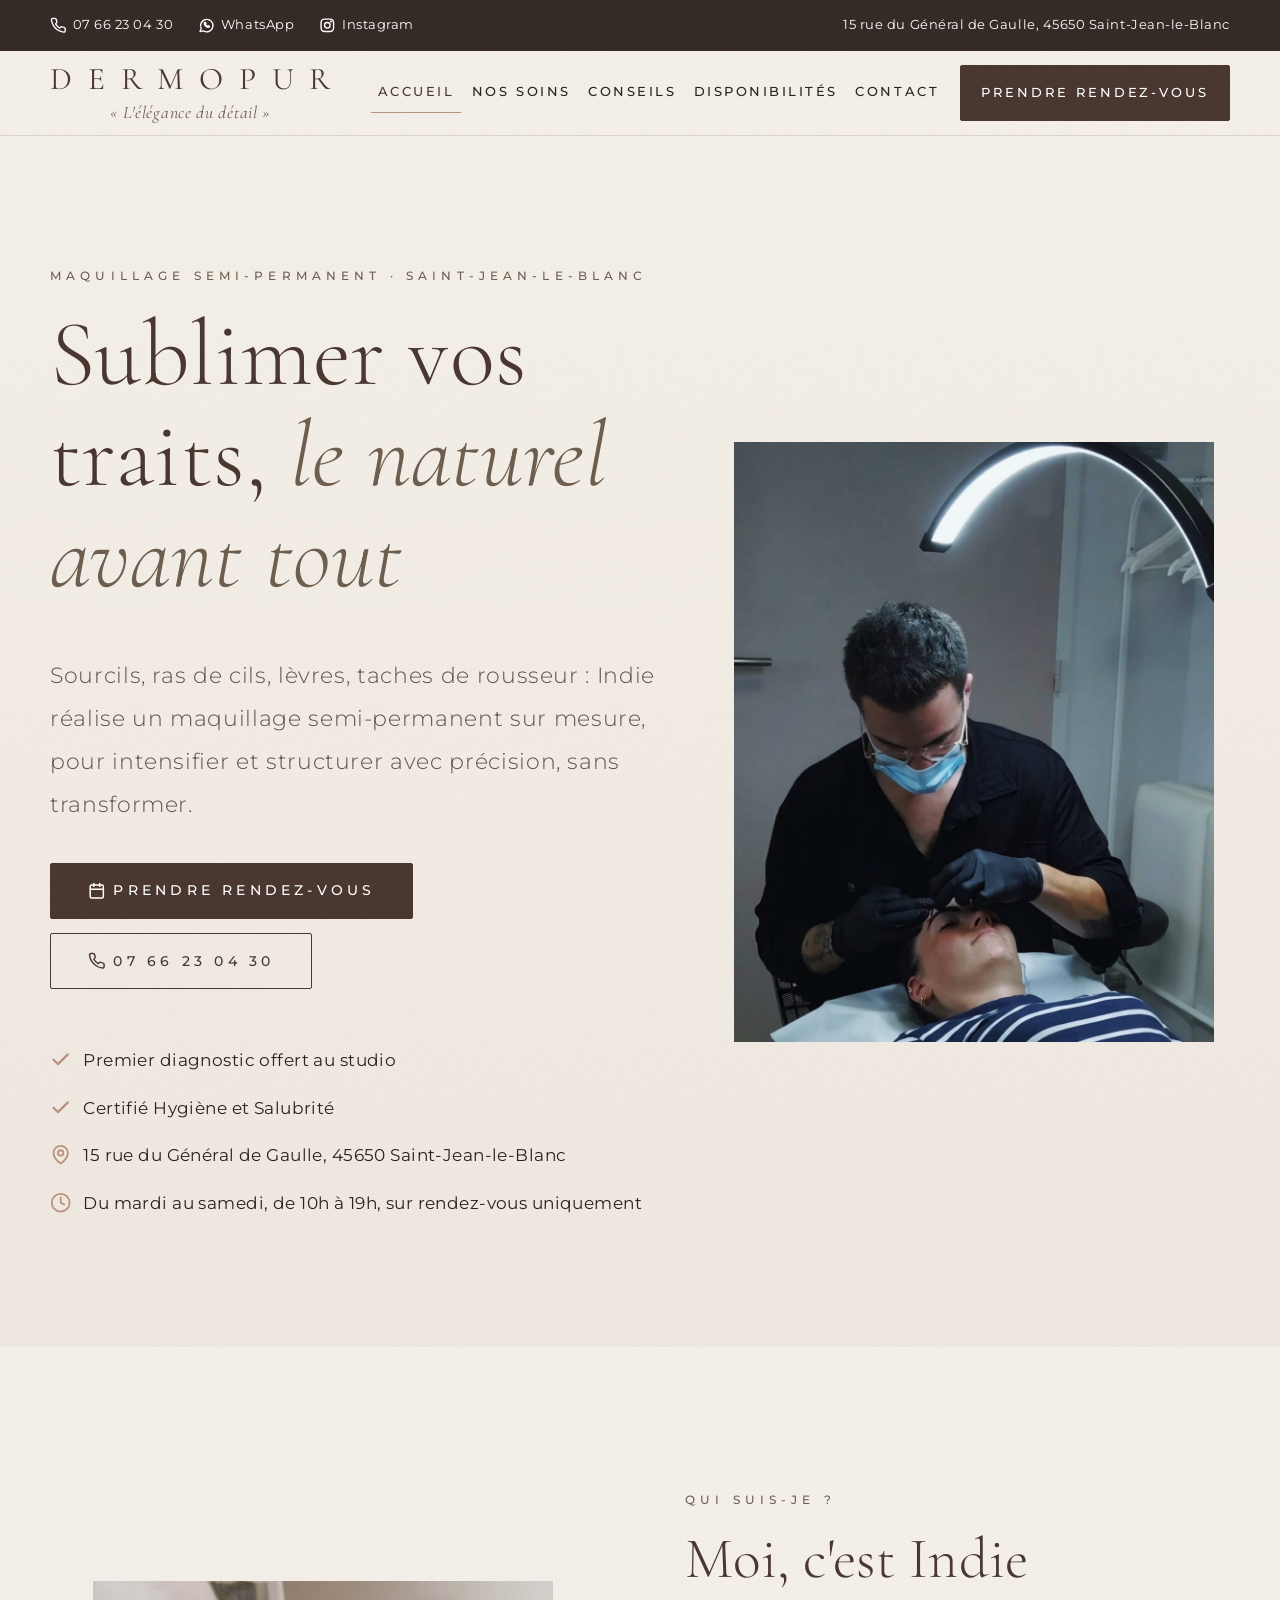
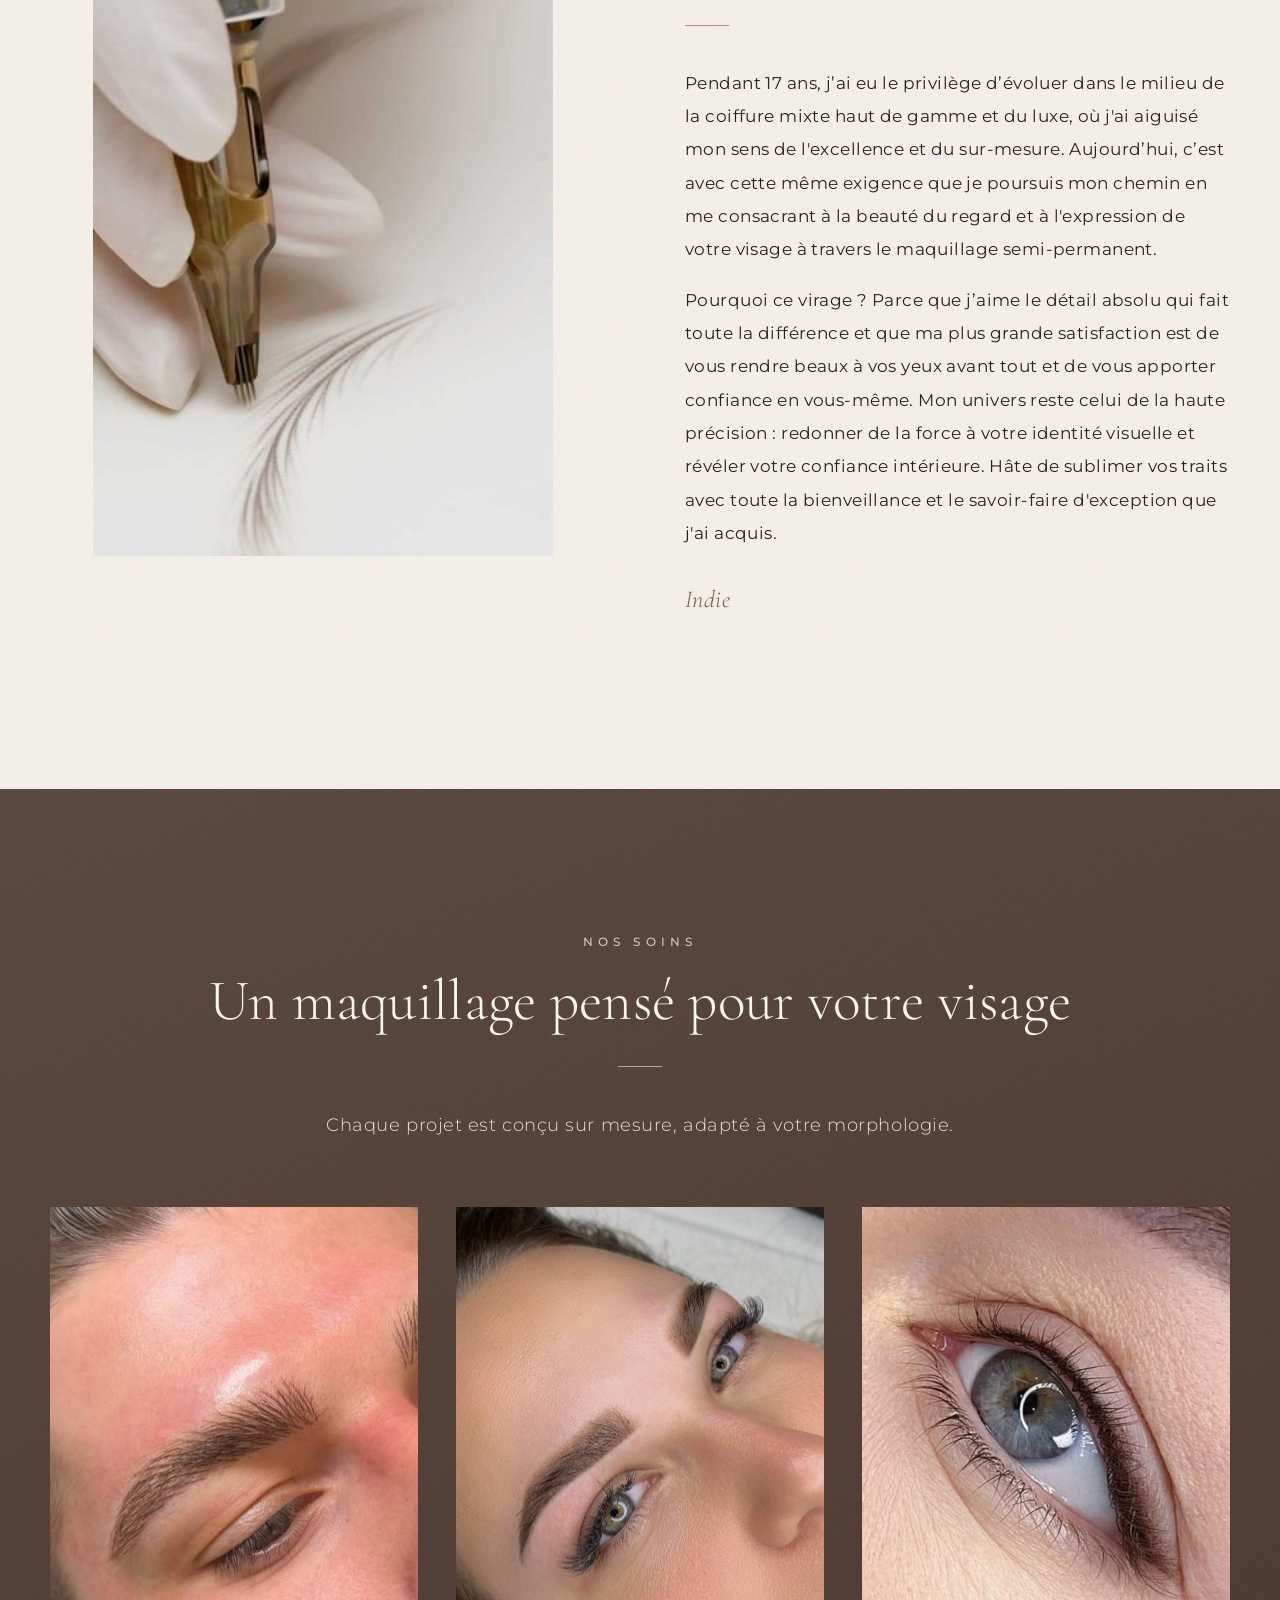
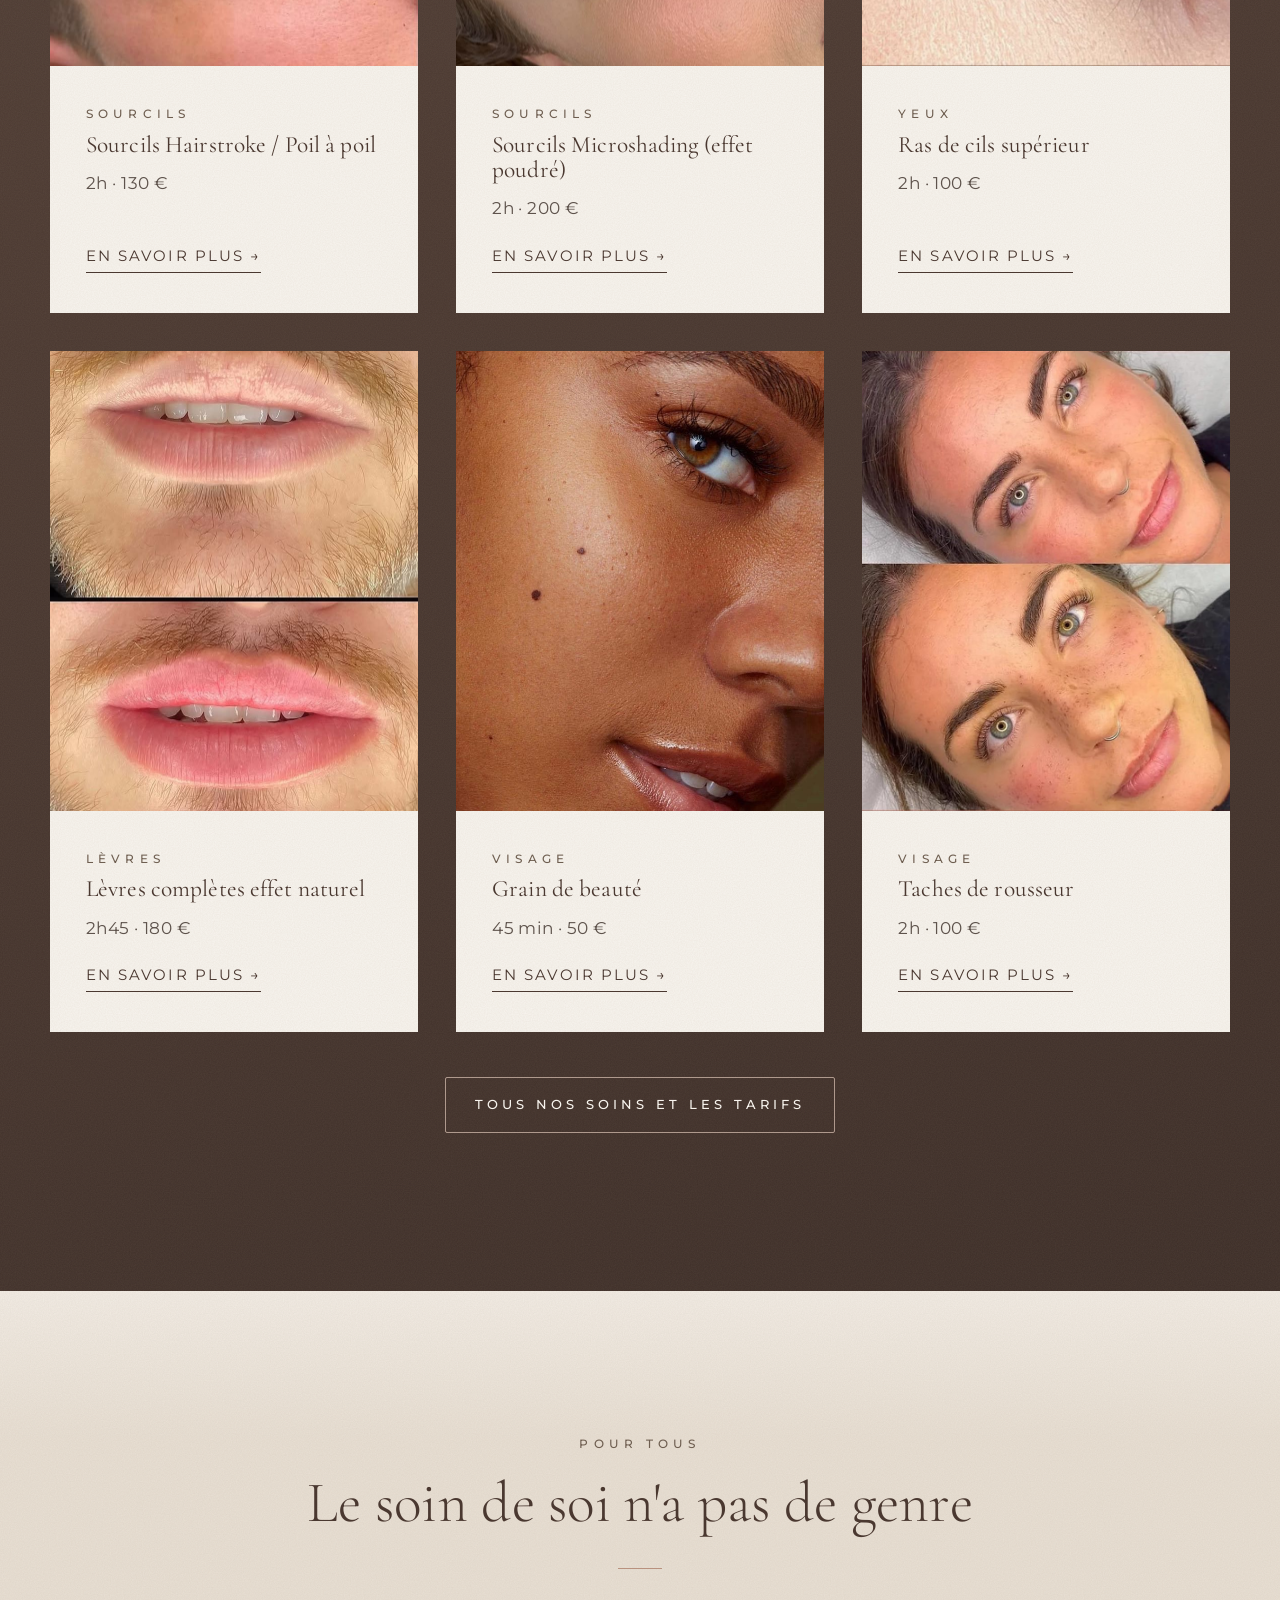
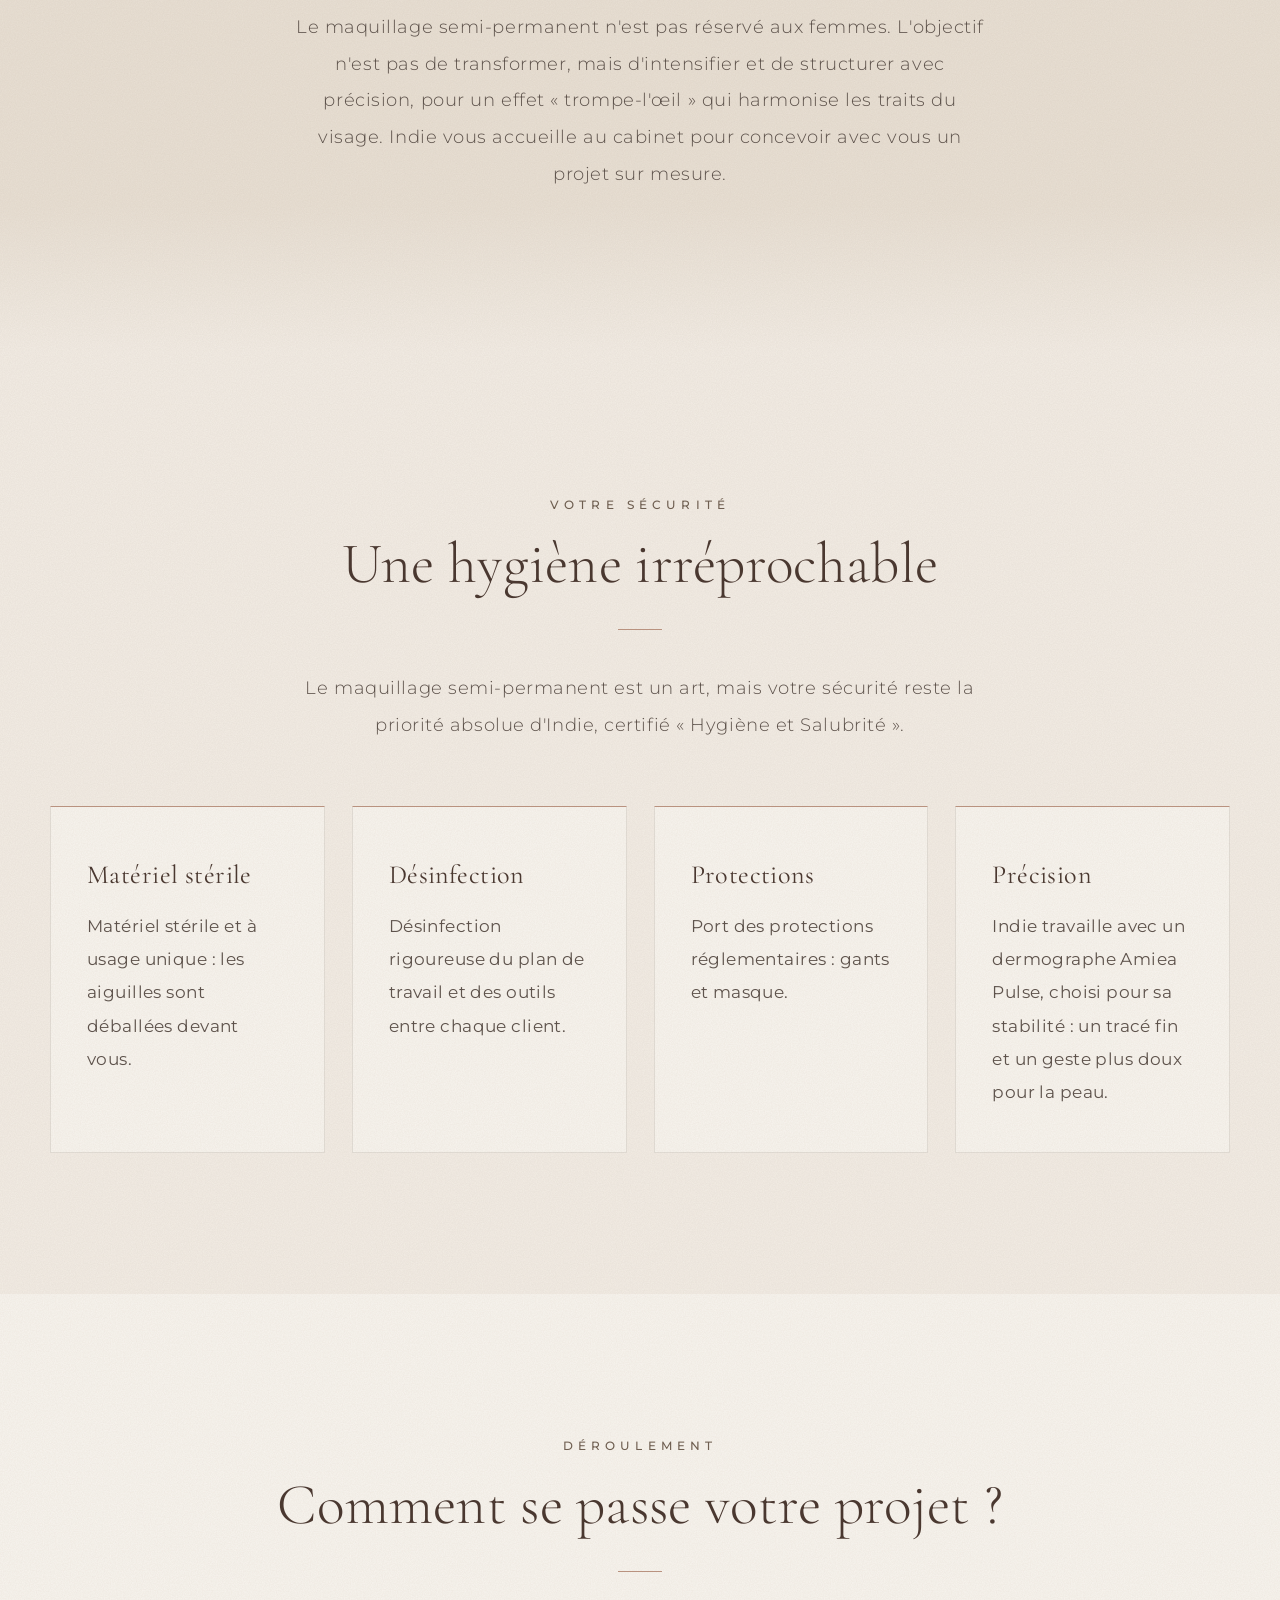
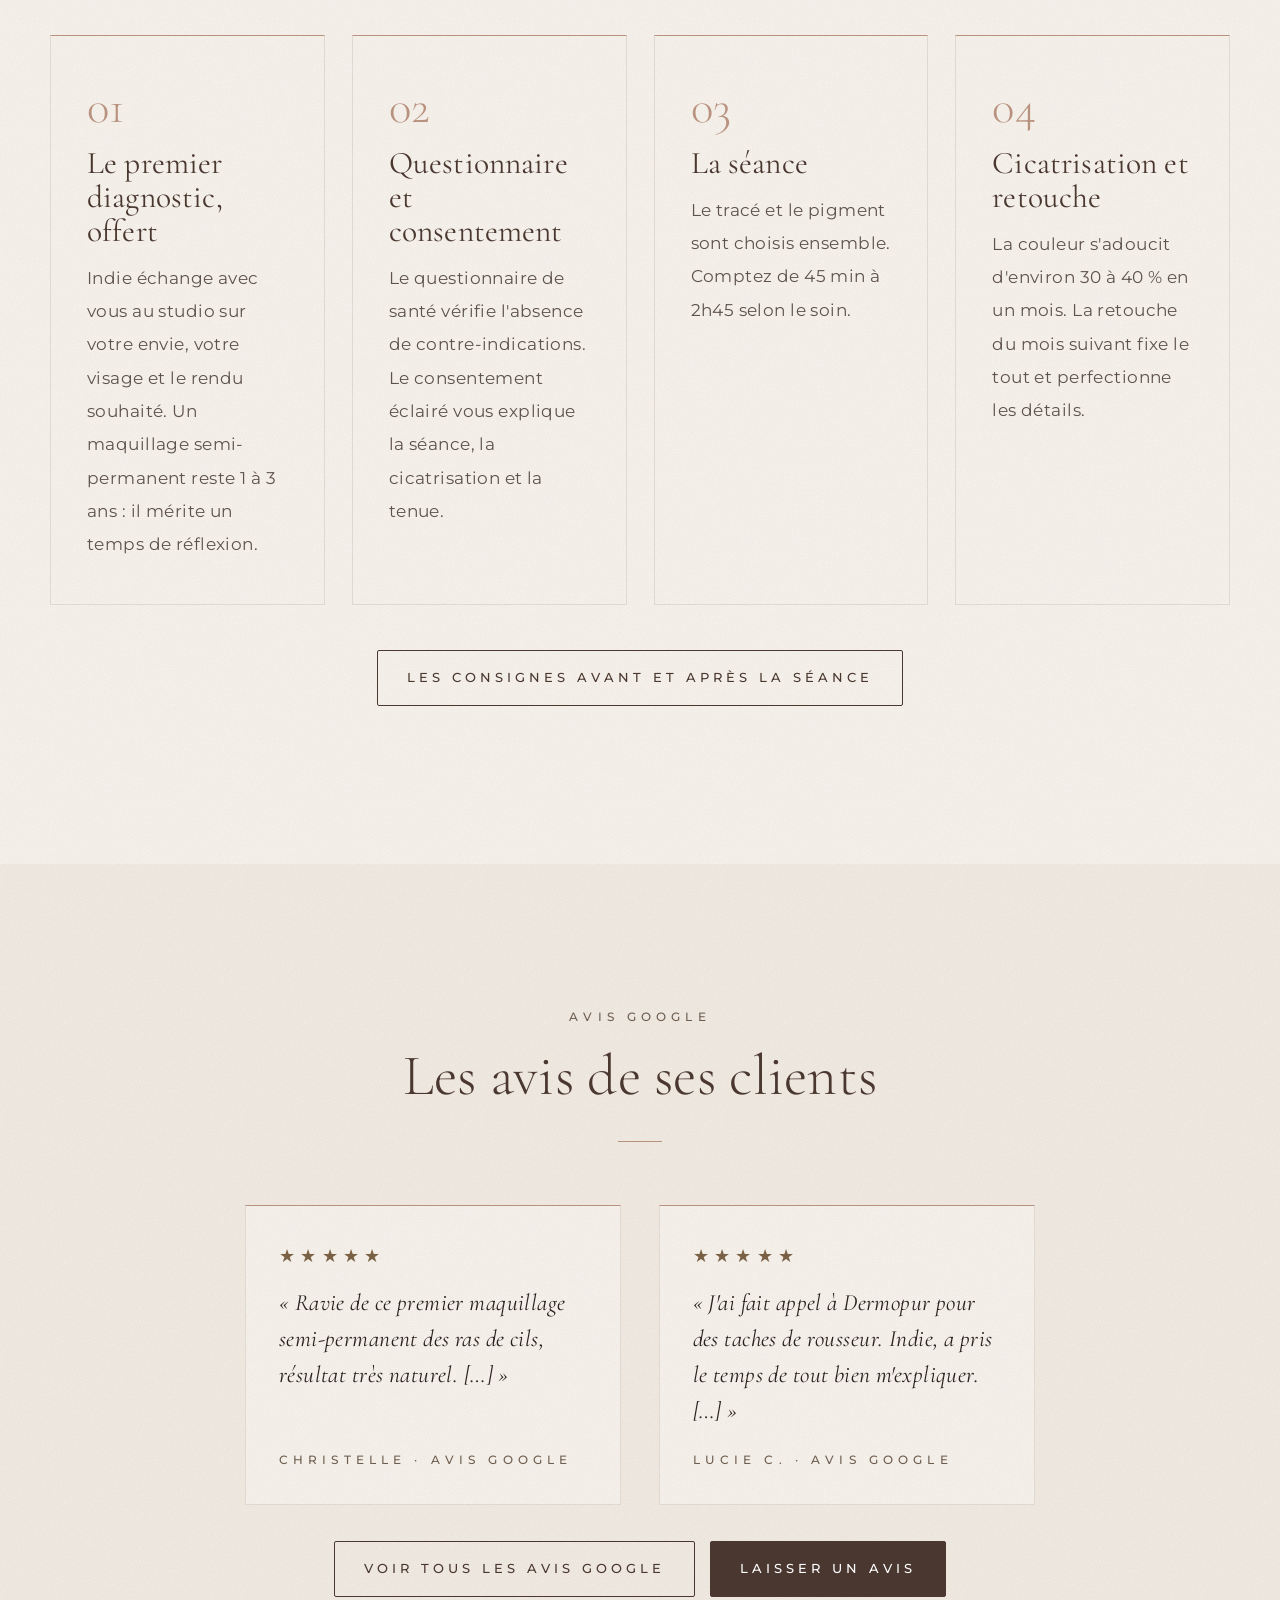
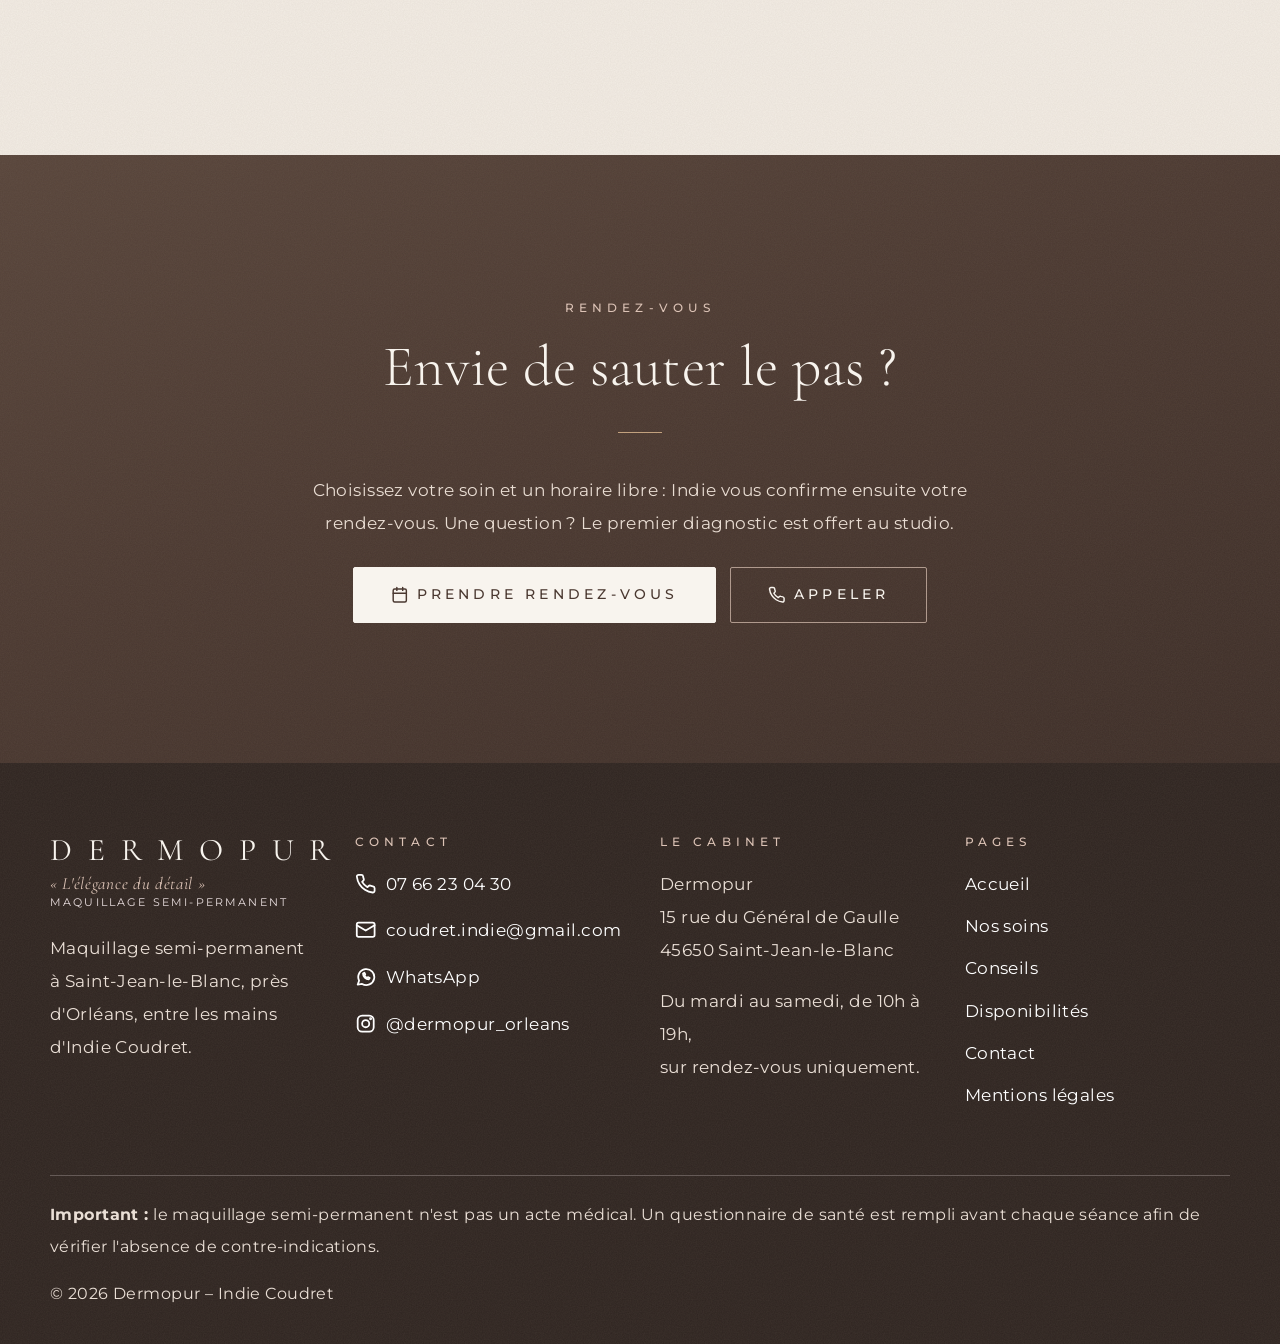
==== index.html @ 018c3fe1 "Refonte des couleurs et de la typographie : épuré, moderne, élégant - Palette « grain de sable » : s" ====
<!DOCTYPE html>
<html lang="fr">
<head>
  <meta charset="utf-8">
  <meta name="viewport" content="width=device-width, initial-scale=1">
  <title>Maquillage semi-permanent à Saint-Jean-le-Blanc, près d'Orléans | Dermopur</title>
  <meta name="description" content="Maquillage semi-permanent près d'Orléans : sourcils poil à poil et microshading, ras de cils, lèvres, taches de rousseur. Sur rendez-vous à Saint-Jean-le-Blanc. Premier diagnostic offert.">
  <link rel="icon" href="images/favicon.png" type="image/png">
  <link rel="apple-touch-icon" href="images/icone.png">
  <link rel="canonical" href="https://dermopur.github.io/site-dermopur/">
  <meta property="og:type" content="website">
  <meta property="og:locale" content="fr_FR">
  <meta property="og:site_name" content="Dermopur">
  <meta property="og:url" content="https://dermopur.github.io/site-dermopur/">
  <meta property="og:title" content="Maquillage semi-permanent à Saint-Jean-le-Blanc, près d'Orléans | Dermopur">
  <meta property="og:description" content="Maquillage semi-permanent près d'Orléans : sourcils poil à poil et microshading, ras de cils, lèvres, taches de rousseur. Sur rendez-vous à Saint-Jean-le-Blanc. Premier diagnostic offert.">
  <meta property="og:image" content="https://dermopur.github.io/site-dermopur/images/partage.jpg">
  <meta name="twitter:card" content="summary_large_image">
  <script type="application/ld+json">
{
  "@context": "https://schema.org",
  "@type": "HealthAndBeautyBusiness",
  "name": "Dermopur",
  "description": "Maquillage semi-permanent sur rendez-vous à Saint-Jean-le-Blanc, près d'Orléans : sourcils poil à poil et microshading, ras de cils, lèvres, grain de beauté, taches de rousseur.",
  "url": "https://dermopur.github.io/site-dermopur/",
  "image": "https://dermopur.github.io/site-dermopur/images/partage.jpg",
  "logo": "https://dermopur.github.io/site-dermopur/images/icone.png",
  "telephone": "+33766230430",
  "email": "coudret.indie@gmail.com",
  "priceRange": "50 € - 200 €",
  "address": {
    "@type": "PostalAddress",
    "streetAddress": "15 rue du Général de Gaulle",
    "postalCode": "45650",
    "addressLocality": "Saint-Jean-le-Blanc",
    "addressRegion": "Centre-Val de Loire",
    "addressCountry": "FR"
  },
  "areaServed": [
    {
      "@type": "City",
      "name": "Saint-Jean-le-Blanc"
    },
    {
      "@type": "City",
      "name": "Orléans"
    }
  ],
  "openingHoursSpecification": [
    {
      "@type": "OpeningHoursSpecification",
      "dayOfWeek": [
        "Tuesday",
        "Wednesday",
        "Thursday",
        "Friday",
        "Saturday"
      ],
      "opens": "10:00",
      "closes": "19:00"
    }
  ],
  "sameAs": [
    "https://www.instagram.com/dermopur_orleans/"
  ]
}
  </script>

  <link rel="preconnect" href="https://fonts.googleapis.com">
  <link rel="preconnect" href="https://fonts.gstatic.com" crossorigin>
  <link href="https://fonts.googleapis.com/css2?family=Cormorant+Garamond:ital,wght@0,300;0,400;0,500;1,300;1,400&family=Montserrat:wght@300;400;500&display=swap" rel="stylesheet">
  <link rel="stylesheet" href="style.css?v=9">
</head>
<body>
  <a class="lien-evitement" href="#contenu">Aller directement au contenu</a>

  <div class="barre-haut">
    <div class="conteneur barre-haut__inner">
      <div class="barre-haut__contacts">
        <a href="tel:+33766230430"><svg class="ic" aria-hidden="true"><use href="images/icones.svg#tel"/></svg> <span>07 66 23 04 30</span></a>
        <a href="https://wa.me/33766230430?text=Bonjour%2C%20je%20souhaiterais%20prendre%20rendez-vous." target="_blank" rel="noopener" data-whatsapp><svg class="ic" aria-hidden="true"><use href="images/icones.svg#whatsapp"/></svg> <span>WhatsApp</span></a>
        <a href="https://www.instagram.com/dermopur_orleans/" target="_blank" rel="noopener"><svg class="ic" aria-hidden="true"><use href="images/icones.svg#instagram"/></svg> <span>Instagram</span></a>
      </div>
      <span class="barre-haut__adresse">15 rue du Général de Gaulle, 45650 Saint-Jean-le-Blanc</span>
    </div>
  </div>

  <header class="entete">
    <div class="conteneur entete__inner">
      <a href="index.html" class="logo" aria-label="Dermopur, l'élégance du détail – retour à l'accueil"><span class="logo__nom">DERMOPUR</span><span class="logo__slogan">« L'élégance du détail »</span></a>
      <button type="button" class="menu-bouton" aria-expanded="false" aria-controls="menu"><svg class="ic" aria-hidden="true"><use href="images/icones.svg#menu"/></svg> Menu</button>
      <nav id="menu" class="menu" aria-label="Menu principal">
        <ul>
          <li><a href="index.html" aria-current="page">Accueil</a></li>
          <li><a href="prestations.html">Nos soins</a></li>
          <li><a href="conseils.html">Conseils</a></li>
          <li><a href="disponibilites.html">Disponibilités</a></li>
          <li><a href="contact.html">Contact</a></li>
        </ul>
        <a class="bouton bouton--plein menu__rdv" href="contact.html#rendez-vous">Prendre rendez-vous</a>
      </nav>
    </div>
  </header>

  <main id="contenu">
    <section class="accueil">
      <div class="conteneur accueil__grille">
        <div class="accueil__texte">
          <p class="surtitre">Maquillage semi-permanent · Saint-Jean-le-Blanc</p>
          <h1>Sublimer vos traits, <em>le naturel avant tout</em></h1>
          <p class="intro">Sourcils, ras de cils, lèvres, taches de rousseur : Indie réalise un maquillage semi-permanent sur mesure, pour intensifier et structurer avec précision, sans transformer.</p>
          <div class="boutons" style="margin-top:2rem">
            <a class="bouton bouton--plein bouton--grand" href="contact.html#rendez-vous"><svg class="ic" aria-hidden="true"><use href="images/icones.svg#calendrier"/></svg> Prendre rendez-vous</a>
            <a class="bouton bouton--grand" href="tel:+33766230430"><svg class="ic" aria-hidden="true"><use href="images/icones.svg#tel"/></svg> 07 66 23 04 30</a>
          </div>
          <ul class="reperes">
            <li><svg class="ic" aria-hidden="true"><use href="images/icones.svg#check"/></svg> Premier diagnostic offert au studio</li>
            <li><svg class="ic" aria-hidden="true"><use href="images/icones.svg#check"/></svg> Certifié Hygiène et Salubrité</li>
            <li><svg class="ic" aria-hidden="true"><use href="images/icones.svg#lieu"/></svg> 15 rue du Général de Gaulle, 45650 Saint-Jean-le-Blanc</li>
            <li><svg class="ic" aria-hidden="true"><use href="images/icones.svg#horloge"/></svg> Du mardi au samedi, de 10h à 19h, sur rendez-vous uniquement</li>
          </ul>
        </div>
        <div class="accueil__photo photo"><img src="photos/accueil.jpg" alt="Indie en pleine séance de maquillage semi-permanent des sourcils" width="1000" height="1297"></div>
      </div>
    </section>

    <section class="section section--ivoire">
      <div class="conteneur deux-colonnes">
        <div class="photo-cadre photo"><img src="photos/portrait.jpg" alt="Tracé de sourcil poil à poil réalisé au dermographe" width="360" height="640" loading="lazy"></div>
        <div>
          <p class="surtitre">Qui suis-je ?</p>
          <h2>Moi, c'est Indie</h2>
          <span class="filet"></span>
          <p>Pendant 17 ans, j’ai eu le privilège d’évoluer dans le milieu de la coiffure mixte haut de gamme et du luxe, où j'ai aiguisé mon sens de l'excellence et du sur-mesure. Aujourd’hui, c’est avec cette même exigence que je poursuis mon chemin en me consacrant à la beauté du regard et à l'expression de votre visage à travers le maquillage semi-permanent.</p>
          <p>Pourquoi ce virage ? Parce que j’aime le détail absolu qui fait toute la différence et que ma plus grande satisfaction est de vous rendre beaux à vos yeux avant tout et de vous apporter confiance en vous-même. Mon univers reste celui de la haute précision : redonner de la force à votre identité visuelle et révéler votre confiance intérieure. Hâte de sublimer vos traits avec toute la bienveillance et le savoir-faire d'exception que j'ai acquis.</p>
          <p class="signature">Indie</p>
        </div>
      </div>
    </section>

    <section class="section section--vin">
      <div class="conteneur">
        <div class="centre">
          <p class="surtitre">Nos soins</p>
          <h2>Un maquillage pensé pour votre visage</h2>
          <span class="filet"></span>
          <p class="intro">Chaque projet est conçu sur mesure, adapté à votre morphologie.</p>
        </div>
        <div class="cartes" id="resume-prestations"></div>
        <p class="centre" style="margin-top:2.5rem"><a class="bouton" href="prestations.html">Tous nos soins et les tarifs</a></p>
      </div>
    </section>

    <section class="section section--poudre">
      <div class="conteneur etroit centre">
        <p class="surtitre">Pour tous</p>
        <h2>Le soin de soi n'a pas de genre</h2>
        <span class="filet"></span>
        <p class="intro">Le maquillage semi-permanent n'est pas réservé aux femmes. L'objectif n'est pas de transformer, mais d'intensifier et de structurer avec précision, pour un effet « trompe-l'œil » qui harmonise les traits du visage. Indie vous accueille au cabinet pour concevoir avec vous un projet sur mesure.</p>
      </div>
    </section>

    <section class="section">
      <div class="conteneur">
        <div class="centre">
          <p class="surtitre">Votre sécurité</p>
          <h2>Une hygiène irréprochable</h2>
          <span class="filet"></span>
          <p class="intro">Le maquillage semi-permanent est un art, mais votre sécurité reste la priorité absolue d'Indie, certifié « Hygiène et Salubrité ».</p>
        </div>
        <ul class="engagements">
          <li><strong>Matériel stérile</strong><p>Matériel stérile et à usage unique : les aiguilles sont déballées devant vous.</p></li>
          <li><strong>Désinfection</strong><p>Désinfection rigoureuse du plan de travail et des outils entre chaque client.</p></li>
          <li><strong>Protections</strong><p>Port des protections réglementaires : gants et masque.</p></li>
          <li><strong>Précision</strong><p>Indie travaille avec un dermographe Amiea Pulse, choisi pour sa stabilité : un tracé fin et un geste plus doux pour la peau.</p></li>
        </ul>
      </div>
    </section>

    <section class="section section--ivoire">
      <div class="conteneur">
        <div class="centre">
          <p class="surtitre">Déroulement</p>
          <h2>Comment se passe votre projet ?</h2>
          <span class="filet"></span>
        </div>
        <ol class="etapes">
          <li><h3>Le premier diagnostic, offert</h3><p>Indie échange avec vous au studio sur votre envie, votre visage et le rendu souhaité. Un maquillage semi-permanent reste 1 à 3 ans : il mérite un temps de réflexion.</p></li>
          <li><h3>Questionnaire et consentement</h3><p>Le questionnaire de santé vérifie l'absence de contre-indications. Le consentement éclairé vous explique la séance, la cicatrisation et la tenue.</p></li>
          <li><h3>La séance</h3><p>Le tracé et le pigment sont choisis ensemble. Comptez de 45 min à 2h45 selon le soin.</p></li>
          <li><h3>Cicatrisation et retouche</h3><p>La couleur s'adoucit d'environ 30 à 40 % en un mois. La retouche du mois suivant fixe le tout et perfectionne les détails.</p></li>
        </ol>
        <p class="centre" style="margin-top:2.5rem"><a class="bouton" href="conseils.html">Les consignes avant et après la séance</a></p>
      </div>
    </section>

    <section class="section" id="avis" hidden>
      <div class="conteneur">
        <div class="centre">
          <p class="surtitre">Avis Google</p>
          <h2>Les avis de ses clients</h2>
          <span class="filet"></span>
          <p class="intro" id="avis-note"></p>
        </div>
        <div class="cartes cartes--avis" id="liste-avis"></div>
        <p class="boutons boutons--centre" style="margin-top:2rem" id="liens-avis"></p>
      </div>
    </section>

    <section class="section appel">
      <div class="conteneur etroit">
        <p class="surtitre">Rendez-vous</p>
        <h2>Envie de sauter le pas ?</h2>
        <span class="filet"></span>
        <p>Choisissez votre soin et un horaire libre : Indie vous confirme ensuite votre rendez-vous. Une question ? Le premier diagnostic est offert au studio.</p>
        <div class="boutons boutons--centre" style="margin-top:1.5rem">
          <a class="bouton bouton--blanc bouton--grand" href="contact.html#rendez-vous"><svg class="ic" aria-hidden="true"><use href="images/icones.svg#calendrier"/></svg> Prendre rendez-vous</a>
          <a class="bouton bouton--clair bouton--grand" href="tel:+33766230430"><svg class="ic" aria-hidden="true"><use href="images/icones.svg#tel"/></svg> Appeler</a>
        </div>
      </div>
    </section>
  </main>

  <footer class="pied">
    <div class="conteneur pied__grille">
      <div>
        <a href="index.html" class="logo"><span class="logo__nom">DERMOPUR</span><span class="logo__slogan">« L'élégance du détail »</span><span class="logo__sous">Maquillage semi-permanent</span></a>
        <p>Maquillage semi-permanent à Saint-Jean-le-Blanc, près d'Orléans, entre les mains d'Indie Coudret.</p>
      </div>
      <div>
        <h2>Contact</h2>
        <ul>
          <li><a href="tel:+33766230430"><svg class="ic" aria-hidden="true"><use href="images/icones.svg#tel"/></svg> 07 66 23 04 30</a></li>
          <li><a href="mailto:coudret.indie@gmail.com"><svg class="ic" aria-hidden="true"><use href="images/icones.svg#mail"/></svg> coudret.indie@gmail.com</a></li>
          <li><a href="https://wa.me/33766230430?text=Bonjour%2C%20je%20souhaiterais%20prendre%20rendez-vous." target="_blank" rel="noopener" data-whatsapp><svg class="ic" aria-hidden="true"><use href="images/icones.svg#whatsapp"/></svg> WhatsApp</a></li>
          <li><a href="https://www.instagram.com/dermopur_orleans/" target="_blank" rel="noopener"><svg class="ic" aria-hidden="true"><use href="images/icones.svg#instagram"/></svg> @dermopur_orleans</a></li>
        </ul>
      </div>
      <div>
        <h2>Le cabinet</h2>
        <p>Dermopur<br>15 rue du Général de Gaulle<br>45650 Saint-Jean-le-Blanc</p>
        <p>Du mardi au samedi, de 10h à 19h,<br>sur rendez-vous uniquement.</p>
      </div>
      <div>
        <h2>Pages</h2>
        <ul>
          <li><a href="index.html">Accueil</a></li>
          <li><a href="prestations.html">Nos soins</a></li>
          <li><a href="conseils.html">Conseils</a></li>
          <li><a href="disponibilites.html">Disponibilités</a></li>
          <li><a href="contact.html">Contact</a></li>
          <li><a href="mentions-legales.html">Mentions légales</a></li>
        </ul>
      </div>
    </div>
    <div class="conteneur pied__mention">
      <p><strong>Important :</strong> le maquillage semi-permanent n'est pas un acte médical. Un questionnaire de santé est rempli avant chaque séance afin de vérifier l'absence de contre-indications.</p>
      <p>© <span data-annee>2026</span> Dermopur – Indie Coudret</p>
    </div>
  </footer>

  <nav class="actions-mobiles" aria-label="Contact rapide">
    <a class="appeler" href="tel:+33766230430"><svg class="ic" aria-hidden="true"><use href="images/icones.svg#tel"/></svg>Appeler</a>
    <a href="https://wa.me/33766230430?text=Bonjour%2C%20je%20souhaiterais%20prendre%20rendez-vous." target="_blank" rel="noopener" data-whatsapp><svg class="ic" aria-hidden="true"><use href="images/icones.svg#whatsapp"/></svg>WhatsApp</a>
    <a href="https://www.instagram.com/dermopur_orleans/" target="_blank" rel="noopener"><svg class="ic" aria-hidden="true"><use href="images/icones.svg#instagram"/></svg>Instagram</a>
    <a class="rdv" href="contact.html#rendez-vous"><svg class="ic" aria-hidden="true"><use href="images/icones.svg#calendrier"/></svg>Réserver</a>
  </nav>

  <script src="mes-contenus/prestations-et-tarifs.js"></script>
  <script src="mes-contenus/avis.js"></script>
  <script src="site.js?v=9"></script>
</body>
</html>
---- style.css ----
/* =========================================================
   DERMOPUR – feuille de style (palette grain de sable, typographie éditoriale)
   Les couleurs du site sont réglées juste en dessous.
   ========================================================= */
:root {
  /* Palette « grain de sable » : épurée, moderne, élégante */
  --cacao: #4a3830;          /* couleur principale : logo, titres, boutons */
  --cacao-fonce: #2e2420;    /* bandeau du haut, pied de page, survols */
  --taupe: #6e5e50;          /* petits titres en capitales (lisible sur fond clair) */
  --nude: #b9927f;           /* filets fins et touches de couleur */
  --nude-clair: #dcc3b6;     /* petits textes sur fond cacao */
  --pierre: #e8dfd3;         /* bandes de fond (pierre claire) */
  --or: #c2a17e;             /* doré sable : détails sur fond foncé */
  --or-texte: #7a6145;       /* doré lisible sur fond clair (étoiles) */
  --creme: #f2ece4;          /* fond général (sable) */
  --ivoire: #f8f4ee;         /* fond des cartes (lin) */
  --poudre: #e8dfd3;         /* fond des bandes */
  --filet: #ddd2c4;          /* lignes fines */
  --encre: #2a221e;          /* texte principal (espresso) */
  --encre-douce: #5e534c;    /* texte secondaire */
  --erreur: #a3182b;
  --ombre: 0 24px 60px rgba(46, 36, 32, .07);
  --rayon: 2px;
  --titres: "Cormorant Garamond", "Cormorant", Georgia, "Times New Roman", serif;
  --texte: "Montserrat", "Helvetica Neue", Arial, sans-serif;
  /* grain discret, façon papier d'art */
  --grain: url("data:image/svg+xml,%3Csvg xmlns='http://www.w3.org/2000/svg' width='240' height='240'%3E%3Cfilter id='g'%3E%3CfeTurbulence type='fractalNoise' baseFrequency='.85' numOctaves='3' stitchTiles='stitch'/%3E%3CfeColorMatrix values='0 0 0 0 .35 0 0 0 0 .28 0 0 0 0 .22 0 0 0 .55 0'/%3E%3C/filter%3E%3Crect width='100%25' height='100%25' filter='url(%23g)' opacity='.22'/%3E%3C/svg%3E");
}

*, *::before, *::after { box-sizing: border-box; }
html { font-size: 112.5%; scroll-behavior: smooth; -webkit-text-size-adjust: 100%; }
@media (prefers-reduced-motion: reduce) { html { scroll-behavior: auto; } * { transition: none !important; animation: none !important; } }

body {
  margin: 0;
  background: var(--creme);
  color: var(--encre);
  font-family: var(--texte);
  font-size: 1rem;
  line-height: 1.75;
}
img { max-width: 100%; height: auto; display: block; }
a { color: var(--cacao); text-underline-offset: 3px; }
a:hover { color: var(--cacao-fonce); }
:focus-visible { outline: 3px solid var(--cacao); outline-offset: 3px; }

h1, h2, h3 { font-family: var(--titres); color: var(--cacao); line-height: 1.2; font-weight: 500; }
h1 { font-size: clamp(2.1rem, 5.5vw, 3.4rem); margin: 0 0 .5em; }
h2 { font-size: clamp(1.6rem, 3.6vw, 2.3rem); margin: 0 0 .6em; }
h3 { font-size: 1.3rem; margin: 1.4em 0 .4em; }
p { margin: 0 0 1em; }

.ic { width: 1.25em; height: 1.25em; flex: none; vertical-align: -.25em; }
.conteneur { width: min(1140px, 100% - 2.5rem); margin-inline: auto; }
.etroit { width: min(780px, 100% - 2.5rem); margin-inline: auto; }
[hidden] { display: none !important; }
.cache { position: absolute !important; left: -9999px !important; }
.centre { text-align: center; }

.lien-evitement { position: absolute; left: -9999px; top: 0; background: var(--cacao); color: #fff; padding: .6em 1em; z-index: 100; }
.lien-evitement:focus { left: 1rem; top: 1rem; color: #fff; }

/* ---------- Logo en lettres espacées ---------- */
.logo { display: inline-flex; flex-direction: column; align-items: center; text-decoration: none; color: var(--cacao); line-height: 1; }
.logo__nom { font-family: var(--titres); font-weight: 500; font-size: 1.45rem; letter-spacing: .42em; margin-right: -.42em; }
.logo__sous { font-family: var(--texte); font-size: .6rem; letter-spacing: .2em; text-transform: uppercase; margin-top: .5em; color: var(--taupe); margin-right: -.2em; white-space: nowrap; }
.logo:hover { color: var(--cacao-fonce); }
.logo__slogan { font-family: var(--titres); font-style: italic; font-size: .82rem; letter-spacing: .03em; margin-top: .45em; color: var(--taupe); white-space: nowrap; }
.pied .logo__slogan { color: #f3e6e8; font-size: .95rem; }
.pied .logo__sous { margin-top: .6em; }
@media (max-width: 380px) {
  .logo__nom { font-size: 1.1rem; letter-spacing: .26em; margin-right: -.26em; }
  .logo__sous { font-size: .5rem; letter-spacing: .12em; margin-right: -.12em; }
  .entete__inner { gap: .5rem; }
  .entete .menu-bouton { padding: .55em .6em; letter-spacing: .06em; }
}

/* ---------- Petits titres et filets ---------- */
.surtitre { display: block; font-family: var(--texte); font-weight: 500; letter-spacing: .28em; text-transform: uppercase; font-size: .78rem; color: var(--taupe); margin-bottom: .9rem; }
.filet { display: block; width: 56px; height: 1px; background: var(--cacao); margin: 1.2rem 0 1.6rem; border: 0; }
.centre .filet { margin-inline: auto; }
.intro { font-size: 1.15rem; color: var(--encre-douce); max-width: 44em; }
.centre .intro { margin-inline: auto; }

/* ---------- Boutons ---------- */
.bouton {
  display: inline-flex; align-items: center; justify-content: center; gap: .6em;
  min-height: 54px; padding: .75em 1.6em;
  border: 1px solid var(--cacao); border-radius: var(--rayon);
  background: transparent; color: var(--cacao);
  font: 500 .9rem/1.2 var(--texte); letter-spacing: .14em; text-transform: uppercase;
  text-decoration: none; text-align: center; cursor: pointer;
  transition: background .25s, color .25s, border-color .25s;
}
.bouton:hover { background: var(--cacao); color: #fff; }
.bouton--plein { background: var(--cacao); color: #fff; }
.bouton--plein:hover { background: var(--cacao-fonce); border-color: var(--cacao-fonce); color: #fff; }
.bouton--grand { min-height: 60px; font-size: .95rem; padding: .85em 2em; }
.bouton--clair { border-color: #fff; color: #fff; }
.bouton--clair:hover { background: #fff; color: var(--cacao); }
.bouton--blanc { background: #fff; border-color: #fff; color: var(--cacao); }
.bouton--blanc:hover { background: var(--creme); color: var(--cacao-fonce); }
.boutons { display: flex; flex-wrap: wrap; gap: .8rem; }
.centre .boutons, .boutons--centre { justify-content: center; }

/* ---------- Barre du haut ---------- */
.barre-haut { background: var(--cacao-fonce); color: #fff; font-size: .85rem; }
.barre-haut__inner { display: flex; flex-wrap: wrap; align-items: center; justify-content: space-between; gap: .3rem 1.2rem; padding: .3rem 0; }
.barre-haut a { color: #fff; text-decoration: none; display: inline-flex; gap: .45em; align-items: center; min-height: 40px; letter-spacing: .04em; }
.barre-haut a:hover { text-decoration: underline; }
.barre-haut__contacts { display: flex; flex-wrap: wrap; gap: .1rem 1.4rem; }
@media (max-width: 699px) { .barre-haut__contacts a:not(:first-child) span { display: none; } .barre-haut__contacts { gap: 0 1.1rem; } }
.barre-haut__adresse { display: none; letter-spacing: .04em; }
@media (min-width: 700px) { .barre-haut__adresse { display: inline; } }

/* ---------- En-tête et menu ---------- */
.entete { position: sticky; top: 0; z-index: 50; background: rgba(255, 252, 248, .97); border-bottom: 1px solid var(--filet); }
.entete__inner { display: flex; align-items: center; justify-content: space-between; gap: 1rem; min-height: 84px; }
.menu-bouton {
  display: inline-flex; align-items: center; gap: .5em;
  background: transparent; color: var(--cacao); border: 1px solid var(--cacao); border-radius: var(--rayon);
  padding: .55em 1em; min-height: 48px; font: 500 .85rem var(--texte); letter-spacing: .14em; text-transform: uppercase; cursor: pointer;
}
.menu { display: none; }
.menu.ouvert { display: block; position: absolute; left: 0; right: 0; top: 100%; background: var(--ivoire); border-bottom: 1px solid var(--filet); box-shadow: var(--ombre); padding: .5rem 1.25rem 1.25rem; }
.menu ul { list-style: none; margin: 0; padding: 0; }
.menu li a { display: block; padding: .85em .3em; font-size: 1.05rem; color: var(--encre); text-decoration: none; border-bottom: 1px solid var(--filet); }
.menu li a[aria-current="page"] { color: var(--cacao); font-weight: 600; }
.menu__rdv { margin-top: 1rem; width: 100%; }
@media (min-width: 1260px) {
  .menu-bouton { display: none; }
  .menu, .menu.ouvert { display: flex; align-items: center; gap: 1.2rem; position: static; background: none; border: 0; box-shadow: none; padding: 0; }
  .menu ul { display: flex; gap: .2rem; }
  .menu li a { border: 0; font-size: .8rem; letter-spacing: .14em; text-transform: uppercase; padding: .6em .7em; white-space: nowrap; border-bottom: 1px solid transparent; }
  .menu li a:hover { color: var(--cacao); border-bottom-color: var(--filet); }
  .menu li a[aria-current="page"] { border-bottom-color: var(--cacao); font-weight: 500; }
  .menu__rdv { margin: 0; width: auto; min-height: 48px; white-space: nowrap; }
}

/* ---------- Sections ---------- */
.section { padding: clamp(3.5rem, 8vw, 6.5rem) 0; }
.section--ivoire { background: var(--ivoire); }
.section--poudre { background: var(--poudre); }
.en-tete-page { background: var(--ivoire); padding: clamp(3rem, 7vw, 5rem) 0 clamp(2.5rem, 5vw, 3.5rem); border-bottom: 1px solid var(--filet); text-align: center; }
.en-tete-page h1 { margin-bottom: .3em; }
.en-tete-page .intro { margin: 0 auto; }

/* ---------- Accueil ---------- */
.accueil { background: var(--ivoire); border-bottom: 1px solid var(--filet); }
.accueil__grille { display: grid; gap: 2.5rem; align-items: center; padding: clamp(3rem, 8vw, 6rem) 0; }
.accueil h1 { font-size: clamp(2.3rem, 6vw, 3.8rem); }
.accueil h1 em { font-style: italic; color: var(--taupe); }
.accueil__texte .intro { font-size: 1.2rem; }
.accueil__photo { aspect-ratio: 4 / 5; max-height: 600px; outline: 1px solid var(--filet); outline-offset: 14px; margin: 14px; }
.reperes { list-style: none; padding: 0; margin: 2.2rem 0 0; display: grid; gap: .55rem; }
.reperes li { display: flex; gap: .7em; align-items: center; }
.reperes .ic { color: var(--cacao); }
@media (min-width: 900px) { .accueil__grille { grid-template-columns: 1.1fr .9fr; gap: 4rem; } }

.deux-colonnes { display: grid; gap: 2.5rem; align-items: center; }
@media (min-width: 900px) { .deux-colonnes { grid-template-columns: 1fr 1fr; gap: 5rem; } .deux-colonnes--inverse > :first-child { order: 2; } }
.photo-cadre { aspect-ratio: 4 / 5; max-width: 460px; margin: 14px auto; width: calc(100% - 28px); outline: 1px solid var(--filet); outline-offset: 14px; }
.signature { font-family: var(--titres); font-style: italic; font-size: 1.35rem; color: var(--cacao); margin-top: 1.5rem; }

/* Engagements (hygiène) */
.engagements { list-style: none; padding: 0; margin: 2.5rem 0 0; display: grid; gap: 1px; background: var(--filet); border: 1px solid var(--filet); grid-template-columns: repeat(auto-fit, minmax(min(100%, 240px), 1fr)); }
.engagements li { background: var(--ivoire); padding: 1.8rem 1.6rem; }
.engagements strong { display: block; font-family: var(--titres); font-weight: 500; font-size: 1.2rem; color: var(--cacao); margin-bottom: .4rem; }
.engagements p { margin: 0; color: var(--encre-douce); }

/* Cartes des prestations */
.cartes { display: grid; gap: 1.5rem; grid-template-columns: repeat(auto-fit, minmax(min(100%, 300px), 1fr)); margin-top: 2.5rem; }
.carte { background: var(--ivoire); border: 1px solid var(--filet); display: flex; flex-direction: column; transition: box-shadow .25s; }
.carte:hover { box-shadow: var(--ombre); }
.carte__photo { aspect-ratio: 4 / 3; }
.carte__corps { padding: 1.5rem 1.6rem 1.7rem; display: flex; flex-direction: column; flex: 1; }
.carte__categorie { margin: 0 0 .3rem; font-size: .75rem; letter-spacing: .26em; text-transform: uppercase; color: var(--taupe); }
.carte h3 { margin: 0 0 .4em; font-size: 1.3rem; }
.carte__infos { color: var(--encre-douce); flex: 1; }
.carte__lien { font-size: .82rem; letter-spacing: .14em; text-transform: uppercase; text-decoration: none; border-bottom: 1px solid currentColor; align-self: flex-start; padding-bottom: .1em; }

/* Étapes numérotées */
.etapes { list-style: none; padding: 0; margin: 2.5rem 0 0; display: grid; gap: 1.5rem; grid-template-columns: repeat(auto-fit, minmax(min(100%, 240px), 1fr)); counter-reset: etape; }
.etapes li { background: var(--ivoire); border: 1px solid var(--filet); padding: 1.8rem 1.6rem; counter-increment: etape; }
.etapes li::before { content: "0" counter(etape); display: block; font: 500 1.9rem var(--titres); color: var(--cacao); margin-bottom: .6rem; }
.etapes h3 { margin-top: 0; }
.etapes p { margin: 0; color: var(--encre-douce); }

/* Bandeau d'appel */
.appel { background: var(--cacao); color: #fff; text-align: center; }
.appel h2, .appel p { color: #fff; }
.appel .surtitre { color: #e9cfd3; }
.appel .filet { background: #fff; }

/* ---------- Photos (cadre « Photo à venir » si la photo n'est pas encore là) ---------- */
.photo { position: relative; background: var(--poudre); overflow: hidden; }
.photo img { width: 100%; height: 100%; object-fit: cover; object-position: center 35%; }
.photo--absente img { display: none; }
.photo--absente::after { content: "Photo à venir"; position: absolute; inset: 0; display: grid; place-items: center; font-family: var(--titres); font-style: italic; font-size: 1.1rem; color: var(--taupe); }

/* ---------- Page Prestations ---------- */
.tableau-defile { overflow-x: auto; border: 1px solid var(--filet); background: var(--ivoire); }
table { width: 100%; border-collapse: collapse; }
th, td { padding: .95rem 1.3rem; text-align: left; border-top: 1px solid var(--filet); }
thead th { font-size: .78rem; letter-spacing: .2em; text-transform: uppercase; font-weight: 500; color: var(--taupe); border-top: 0; }
td.prix { font-family: var(--titres); font-size: 1.15rem; color: var(--cacao); white-space: nowrap; text-align: right; }
th[scope="row"] { font-weight: 400; }
th[scope="row"] a { color: var(--encre); text-decoration: none; }
th[scope="row"] a:hover { color: var(--cacao); text-decoration: underline; }
.tarifs__groupe th { background: var(--poudre); font-family: var(--titres); font-weight: 500; font-size: 1.1rem; color: var(--cacao); padding-block: .7rem; }
#tableau-tarifs td:nth-child(2) { color: var(--encre-douce); white-space: nowrap; }
@media (max-width: 520px) { th, td { padding: .8rem .8rem; } }

.categorie-titre { margin: 4rem 0 1.5rem; padding-bottom: .6rem; border-bottom: 1px solid var(--filet); }
.prestation { display: grid; background: var(--ivoire); border: 1px solid var(--filet); margin-bottom: 2rem; scroll-margin-top: 110px; }
.prestation__photo { aspect-ratio: 4 / 3; }
.prestation__texte { padding: 1.6rem 1.5rem 1.8rem; }
.prestation h3 { margin: 0 0 .2em; font-size: clamp(1.35rem, 3vw, 1.7rem); }
@media (min-width: 900px) {
  .prestation { grid-template-columns: 2fr 3fr; }
  .prestation__photo { aspect-ratio: auto; min-height: 100%; }
  .prestation__texte { padding: 2.4rem 2.6rem; }
}
.infos { display: flex; flex-wrap: wrap; gap: .5rem 1.4rem; list-style: none; padding: 0; margin: .8rem 0 1.2rem; }
.infos li { display: inline-flex; align-items: center; gap: .5em; color: var(--encre-douce); }
.infos .ic { color: var(--cacao); }
.bon-a-savoir { background: var(--creme); border-left: 2px solid var(--cacao); padding: .9em 1.1em; font-size: .95rem; }

.liste-soin { list-style: none; padding: 0; margin: 0 0 1em; }
.liste-soin li { position: relative; padding-left: 1.8em; margin-bottom: .6em; }
.liste-soin li::before { content: ""; position: absolute; left: .2em; top: .75em; width: .6em; height: 1px; background: var(--cacao); }

/* ---------- Encadrés ---------- */
.encadre { background: var(--ivoire); border: 1px solid var(--filet); padding: 1.6rem 1.8rem; }
.encadre h2, .encadre h3 { margin-top: 0; }
.encadre--info { border-color: var(--cacao); }
.encadre--attention { background: #fbf3f0; border: 1px solid var(--cacao); margin: 1rem 0; padding: 1.1rem 1.3rem; }
.avertissement { display: flex; gap: 1rem; align-items: flex-start; }
.avertissement .ic { color: var(--cacao); width: 1.8rem; height: 1.8rem; }

/* Chronologie de la cicatrisation */
.chrono { list-style: none; padding: 0; margin: 2rem 0 0; border-left: 1px solid var(--cacao); }
.chrono li { position: relative; padding: 0 0 1.8rem 1.8rem; }
.chrono li::before { content: ""; position: absolute; left: -6px; top: .55em; width: 11px; height: 11px; border-radius: 50%; background: var(--creme); border: 1px solid var(--cacao); }
.chrono strong { display: block; font-family: var(--titres); font-weight: 500; font-size: 1.2rem; color: var(--cacao); }
.chrono p { margin: .2rem 0 0; }

.grille-conseils { display: grid; gap: 1.5rem; grid-template-columns: repeat(auto-fit, minmax(min(100%, 320px), 1fr)); margin-top: 2rem; }
.grille-conseils .encadre h3 { font-size: 1.25rem; }
.grille-conseils .encadre p:last-child, .grille-conseils .encadre ul:last-child { margin-bottom: 0; }

/* ---------- Contact ---------- */
.moyens { display: grid; gap: 1rem; grid-template-columns: repeat(auto-fit, minmax(min(100%, 240px), 1fr)); margin: 2rem 0 0; }
.moyen { display: flex; gap: 1rem; align-items: center; background: var(--ivoire); border: 1px solid var(--filet); padding: 1.1rem 1.2rem; color: var(--encre); text-decoration: none; transition: border-color .25s; }
.moyen:hover { border-color: var(--cacao); color: var(--encre); }
.moyen__icone { display: grid; place-items: center; width: 50px; height: 50px; border-radius: 50%; border: 1px solid var(--cacao); color: var(--cacao); flex: none; }
.moyen__icone .ic { width: 22px; height: 22px; }
.moyen strong { display: block; font-weight: 500; }
.moyen span { color: var(--encre-douce); font-size: .95rem; word-break: break-word; }

.grille-contact { display: grid; gap: 3rem; }
@media (min-width: 950px) { .grille-contact { grid-template-columns: 1fr 1.1fr; align-items: start; } }
.horaires { width: 100%; }
.horaires th, .horaires td { padding: .55rem 0; border-top: 1px solid var(--filet); }
.horaires th { font-weight: 400; }
.horaires td { text-align: right; }
.carte-plan { border: 1px solid var(--filet); margin-top: 1rem; }
.carte-plan iframe { display: block; width: 100%; height: 320px; border: 0; }

.formulaire { background: var(--ivoire); border: 1px solid var(--filet); padding: clamp(1.3rem, 4vw, 2.4rem); scroll-margin-top: 100px; }
.champ { margin-bottom: 1.2rem; }
.champ label { display: block; font-weight: 500; margin-bottom: .35rem; }
.champ .aide { display: block; font-weight: 400; color: var(--encre-douce); font-size: .92rem; }
.champ input, .champ select, .champ textarea {
  width: 100%; min-height: 54px; padding: .7rem .9rem;
  border: 1px solid #b9a69a; border-radius: var(--rayon); background: #fff;
  font: 1rem var(--texte); color: var(--encre);
}
.champ textarea { min-height: 130px; resize: vertical; }
.champ input:focus, .champ select:focus, .champ textarea:focus { border-color: var(--cacao); outline: 2px solid var(--cacao); outline-offset: 0; }
.champs-duo { display: grid; gap: 0 1rem; }
@media (min-width: 600px) { .champs-duo { grid-template-columns: 1fr 1fr; } }
.case { display: flex; gap: .7rem; align-items: flex-start; font-weight: 400 !important; }
.case input { width: 24px; height: 24px; min-height: 0; margin-top: .2em; flex: none; accent-color: var(--cacao); }
.obligatoire { color: var(--erreur); }
.creneau-choisi { display: none; }
.creneau-choisi.visible { display: block; margin-bottom: 1.5rem; }

.form-erreur { background: #fdeef0; border: 1px solid var(--erreur); padding: .9rem 1.1rem; margin: 0 0 1rem; color: #5e0d18; }
.form-erreur a { color: #5e0d18; }
.form-erreur--info { background: #fbf3f0; border-color: var(--cacao); color: var(--encre); }
.champ--erreur input:not([type=checkbox]) { border-color: var(--erreur); background: #fff8f8; }
.champ--erreur .case { outline: 2px solid var(--erreur); outline-offset: 4px; }
.ou-separateur { display: flex; align-items: center; gap: .8rem; margin: 1rem 0; color: var(--encre-douce); font-size: .85rem; letter-spacing: .2em; text-transform: uppercase; }
.ou-separateur::before, .ou-separateur::after { content: ""; flex: 1; height: 1px; background: var(--filet); }

/* ---------- Réservation : prestation, puis heure, puis coordonnées ---------- */
.etape-titre { display: flex; align-items: center; gap: .9rem; font-size: clamp(1.35rem, 3vw, 1.8rem); margin: 0 0 1.2rem; }
.etape-numero { display: inline-grid; place-items: center; flex: none; width: 46px; height: 46px; border-radius: 50%; border: 1px solid var(--cacao); color: var(--cacao); font: 500 1.15rem var(--titres); }
.etape-aide { color: var(--encre-douce); }
.choix-groupe { margin-bottom: 1.4rem; }
.choix-groupe__titre { font-family: var(--texte); font-size: .78rem; letter-spacing: .26em; text-transform: uppercase; font-weight: 500; color: var(--taupe); margin: 0 0 .6rem; }
.durees { display: grid; gap: .7rem; grid-template-columns: repeat(auto-fill, minmax(min(100%, 250px), 1fr)); }
.duree { display: grid; grid-template-columns: 1fr auto; align-items: baseline; gap: .1rem 1rem; padding: 1rem 1.2rem; min-height: 80px; text-align: left; background: var(--ivoire); border: 1px solid var(--filet); border-radius: var(--rayon); color: var(--encre); cursor: pointer; font: 1rem var(--texte); transition: border-color .2s, background .2s; }
.duree:hover { border-color: var(--cacao); }
.duree__temps { font-weight: 500; line-height: 1.35; }
.duree__prix { font-family: var(--titres); font-size: 1.25rem; color: var(--cacao); white-space: nowrap; }
.duree__sous { grid-column: 1 / -1; font-size: .9rem; color: var(--encre-douce); }
.duree[aria-pressed="true"] { background: var(--cacao); border-color: var(--cacao); color: #fff; }
.duree[aria-pressed="true"] .duree__prix, .duree[aria-pressed="true"] .duree__sous { color: #fff; }
.etape-creneau { margin-top: 3rem; scroll-margin-top: 110px; }
.semaine { margin-top: 2.5rem; }
.semaine__titre { display: flex; flex-wrap: wrap; align-items: baseline; gap: .3rem 1rem; margin-bottom: .3rem; }
.semaine__titre h2 { margin: 0; font-size: clamp(1.3rem, 3vw, 1.7rem); }
.semaine__badge { border: 1px solid var(--cacao); color: var(--cacao); border-radius: 999px; padding: .1em .9em; font-size: .78rem; letter-spacing: .14em; text-transform: uppercase; }
.semaine__resume { color: var(--encre-douce); margin-bottom: 1.2rem; }
.jour-ligne { display: grid; gap: .5rem 1.5rem; padding: 1rem 1.2rem; background: var(--ivoire); border: 1px solid var(--filet); margin-bottom: .6rem; }
@media (min-width: 800px) { .jour-ligne { grid-template-columns: 170px 1fr; align-items: start; } }
.jour-ligne--vide { background: transparent; padding-block: .6rem; }
.jour-ligne__nom { margin: 0; font-size: 1.15rem; }
.jour-ligne__nom span { display: block; font-family: var(--texte); font-size: .9rem; color: var(--encre-douce); }
.jour-ligne__info { margin: 0; color: var(--encre-douce); font-style: italic; align-self: center; }
.heures { list-style: none; margin: 0; padding: 0; display: flex; flex-wrap: wrap; gap: .45rem; }
.heure { display: inline-grid; place-items: center; min-width: 76px; min-height: 48px; padding: .3rem .6rem; border: 1px solid var(--cacao); border-radius: var(--rayon); background: #fff; color: var(--cacao); font-weight: 500; text-decoration: none; }
.heure:hover, .heure:focus-visible { background: var(--cacao); color: #fff; }
.heure--choisie, .heure--choisie:hover { background: var(--cacao); color: #fff; box-shadow: 0 0 0 3px var(--poudre), 0 0 0 4px var(--cacao); }
#rendez-vous, #formulaire { scroll-margin-top: 100px; }

/* ---------- Avis ---------- */
.cartes--avis { display: flex; flex-wrap: wrap; justify-content: center; align-items: stretch; }
.cartes--avis .avis { flex: 0 1 100%; }
@media (min-width: 700px) { .cartes--avis .avis { flex-basis: calc((100% - 1.5rem) / 2); } }
@media (min-width: 1000px) { .cartes--avis .avis { flex-basis: calc((100% - 3rem) / 3); } }
.avis { margin: 0; background: var(--ivoire); border: 1px solid var(--filet); padding: 1.8rem; display: flex; flex-direction: column; }
.avis__etoiles { color: var(--cacao); font-size: 1.2rem; letter-spacing: .2em; margin: 0 0 .6rem; }
.avis blockquote { margin: 0 0 1rem; font-family: var(--titres); font-style: italic; font-size: 1.1rem; flex: 1; white-space: pre-line; }
.avis figcaption { font-size: .82rem; letter-spacing: .14em; text-transform: uppercase; color: var(--encre-douce); }

/* ---------- Pied de page ---------- */
.pied { background: var(--cacao-fonce); color: #f3e6e8; padding: 4rem 0 1rem; }
.pied a { color: #fff; }
.pied h2 { color: #fff; font-family: var(--texte); font-size: .8rem; font-weight: 500; letter-spacing: .26em; text-transform: uppercase; margin-bottom: 1rem; }
.pied__grille { display: grid; gap: 2.2rem; grid-template-columns: repeat(auto-fit, minmax(min(100%, 220px), 1fr)); }
.pied ul { list-style: none; padding: 0; margin: 0; }
.pied li { margin-bottom: .5rem; }
.pied li a { display: inline-flex; gap: .55em; align-items: center; text-decoration: none; }
.pied li a:hover { text-decoration: underline; }
.pied .logo { color: #fff; margin-bottom: 1.2rem; align-items: flex-start; }
.pied .logo__sous { color: #e9cfd3; }
.pied__mention { border-top: 1px solid rgba(243, 230, 232, .25); margin-top: 3rem; padding-top: 1.3rem; font-size: .9rem; }

/* ---------- Boutons fixes en bas sur téléphone ---------- */
.actions-mobiles { position: fixed; left: 0; right: 0; bottom: 0; z-index: 60; display: grid; grid-template-columns: repeat(4, 1fr); background: var(--ivoire); border-top: 1px solid var(--filet); box-shadow: 0 -6px 18px rgba(62, 9, 19, .1); padding-bottom: env(safe-area-inset-bottom); }
.actions-mobiles a { display: flex; flex-direction: column; align-items: center; justify-content: center; gap: .2rem; min-height: 68px; color: var(--cacao); text-decoration: none; font-weight: 500; font-size: .78rem; letter-spacing: .04em; }
.actions-mobiles a .ic { width: 24px; height: 24px; }
.actions-mobiles a.appeler, .actions-mobiles a.rdv { background: var(--cacao); color: #fff; }
.actions-mobiles a.rdv { background: var(--cacao-fonce); }
body { padding-bottom: 76px; }
@media (min-width: 900px) { .actions-mobiles { display: none; } body { padding-bottom: 0; } }

/* Texte des mentions légales */
.texte-legal h2 { font-size: 1.4rem; margin-top: 2.2rem; }
.texte-legal h2:first-child { margin-top: 0; }
.a-completer { background: #fbf3f0; border: 1px dashed var(--cacao); padding: 0 .3em; font-style: italic; }

/* =========================================================
   Palette bordeaux · matcha · or : mise en valeur des visages
   ========================================================= */
.bouton--plein:hover { background: var(--cacao-fonce); border-color: var(--cacao-fonce); color: #fff; }
.bouton:hover { background: var(--cacao); color: #fff; }
.menu li a:hover { color: var(--taupe); }
.menu li a[aria-current="page"] { border-bottom-color: var(--nude); }
.filet { background: var(--nude); height: 1px; }
.barre-haut a:hover { color: var(--nude-clair); text-decoration: none; }

/* Grande photo de l'accueil et portrait : sans cadre */
.accueil__photo, .photo-cadre { outline: 0; box-shadow: none; margin: 0; }
.photo-cadre { margin: 0 auto; width: 100%; }

/* Bande bordeaux : les visages ressortent sur le velours */
.section--vin { background: var(--cacao); color: #f4efe6; }
.section--vin h2 { color: #fff; }
.section--vin .surtitre { color: var(--nude-clair); }
.section--vin .intro { color: #eadfe0; }
.section--vin .filet { background: var(--or); }
.section--vin .bouton { border-color: var(--nude-clair); color: #fff; }
.section--vin .bouton:hover { background: #fff; border-color: #fff; color: var(--cacao); }
.section--vin .carte { border: 0; }
.carte__photo { aspect-ratio: 4 / 5; }
.carte__photo img { object-position: center 40%; }
.carte__categorie { color: var(--taupe); font-weight: 500; }
.carte__infos { color: var(--encre-douce); }

/* Fiches des soins : photo verticale encadrée de matcha */
.prestation__photo { aspect-ratio: 4 / 5; }
.prestation { border-top: 2px solid var(--nude); }
@media (min-width: 900px) { .prestation__photo { aspect-ratio: auto; min-height: 420px; } }
.categorie-titre { border-bottom: 1px solid var(--nude); }
.bon-a-savoir { border-left: 2px solid var(--nude); background: var(--pierre); }
.infos .ic, .reperes .ic { color: var(--taupe); }
.tarifs__groupe th { background: var(--pierre); }

/* Étapes, engagements, chronologie */
.etapes li::before { color: var(--taupe); }
.etapes li, .engagements li { border-top: 2px solid var(--nude); }
.chrono { border-left-color: var(--nude); }
.chrono li::before { border-color: var(--cacao); background: var(--nude); }

/* Réservation */
.duree:hover { border-color: var(--nude); }
.duree[aria-pressed="true"] .duree__prix { color: var(--nude-clair); }
.etape-numero { background: var(--cacao); color: #fff; border-color: var(--cacao); }
.heure:hover, .heure:focus-visible { background: var(--cacao); color: #fff; }
.heure--choisie, .heure--choisie:hover { box-shadow: 0 0 0 3px var(--creme), 0 0 0 5px var(--nude); }
.semaine__badge { border-color: var(--taupe); color: var(--taupe); }

/* Avis */
.avis { border-top: 2px solid var(--nude); }
.avis__etoiles { color: var(--or-texte); }

/* Bandeau d'appel et pied de page */
.appel .surtitre { color: var(--nude-clair); }
.appel .filet { background: var(--or); }
.appel .bouton--clair:hover { background: #fff; border-color: #fff; color: var(--cacao); }
.pied h2 { color: var(--nude-clair); }
.pied .logo__slogan { color: var(--nude-clair); }
.pied .logo__sous { color: #eadfe0; }
.encadre--info { border-color: var(--filet); border-top: 2px solid var(--nude); }
.encadre--attention { background: #fbf3f0; border-color: var(--cacao); }
.moyen:hover { border-color: var(--nude); }
.moyen__icone { border-color: var(--nude); color: var(--cacao); background: transparent; }
.actions-mobiles a.rdv { background: var(--cacao-fonce); color: #fff; }
@media (min-width: 900px) { .prestation--sans-photo { grid-template-columns: 1fr; } }
.appel .filet { margin-inline: auto; }

/* =========================================================
   REFONTE ÉDITORIALE : épuré, moderne, élégant
   Titres Cormorant Garamond fins, texte Montserrat aéré,
   grands espaces blancs, grain discret « papier d'art ».
   ========================================================= */

/* ---- Textures : grain sur tous les fonds ---- */
body { background-color: var(--creme); background-image: var(--grain); }
.section--ivoire, .en-tete-page, .accueil, .entete, .carte, .prestation, .formulaire, .avis, .encadre, .etapes li, .engagements li, .moyen, .jour-ligne, .duree, .tableau-defile {
  background-color: var(--ivoire); background-image: var(--grain);
}
/* transitions douces en dégradé de sable entre les bandes */
.section--poudre { background-color: var(--pierre); background-image: var(--grain), linear-gradient(180deg, var(--creme) 0%, var(--pierre) 22%, var(--pierre) 78%, var(--creme) 100%); }
.section--vin, .appel { background-color: var(--cacao); background-image: var(--grain), linear-gradient(160deg, #57443a 0%, var(--cacao) 45%, #3c2d27 100%); }
.pied, .barre-haut { background-color: var(--cacao-fonce); background-image: var(--grain); }
.accueil { background-image: var(--grain), linear-gradient(180deg, var(--ivoire) 0%, var(--creme) 100%); border-bottom: 0; }
.en-tete-page { background-image: var(--grain), linear-gradient(180deg, var(--ivoire) 0%, var(--creme) 100%); border-bottom: 0; }

/* ---- Typographie éditoriale ---- */
body { font-family: var(--texte); font-weight: 400; font-size: .95rem; line-height: 1.95; letter-spacing: .025em; color: var(--encre); }
h1, h2, h3 { font-family: var(--titres); font-weight: 300; color: var(--cacao); letter-spacing: .005em; line-height: 1.08; }
h1 { font-size: clamp(2.7rem, 7vw, 4.6rem); }
h2 { font-size: clamp(2.1rem, 4.6vw, 3.2rem); }
h3 { font-size: clamp(1.45rem, 2.6vw, 1.75rem); font-weight: 400; }
.accueil h1 { font-size: clamp(3rem, 7.5vw, 5.2rem); }
.accueil h1 em, .signature { font-style: italic; font-weight: 300; color: var(--taupe); }
.intro { font-size: 1.02rem; line-height: 2; color: var(--encre-douce); font-weight: 300; letter-spacing: .03em; }
.surtitre, .carte__categorie, .choix-groupe__titre, .semaine__badge, thead th, .avis figcaption, .pied h2 {
  font-family: var(--texte); font-weight: 500; font-size: .68rem; letter-spacing: .42em; text-transform: uppercase; color: var(--taupe);
}
.section--vin .surtitre, .appel .surtitre, .pied h2 { color: var(--nude-clair); }
.bouton { font-family: var(--texte); font-weight: 500; font-size: .74rem; letter-spacing: .3em; padding: .95em 2.2em; min-height: 56px; border-radius: var(--rayon); }
.bouton--grand { font-size: .78rem; padding: 1.05em 2.6em; }
.menu li a { font-family: var(--texte); }
@media (min-width: 1260px) { .menu li a { font-size: .7rem; letter-spacing: .28em; font-weight: 500; } }
.barre-haut { font-size: .74rem; letter-spacing: .12em; }
.logo__nom { font-family: var(--titres); font-weight: 400; font-size: 1.75rem; letter-spacing: .5em; margin-right: -.5em; color: var(--cacao); }
.logo__slogan { font-family: var(--titres); font-weight: 400; font-size: .98rem; letter-spacing: .04em; color: var(--taupe); }
.pied .logo__nom { color: var(--ivoire); }
@media (max-width: 380px) { .logo__nom { font-size: 1.3rem; letter-spacing: .34em; margin-right: -.34em; } .logo__slogan { font-size: .82rem; } }
.carte h3, .prestation h3 { font-weight: 400; }
.duree__temps { font-weight: 400; letter-spacing: .02em; }
.duree__prix, td.prix { font-family: var(--titres); font-weight: 500; font-size: 1.35rem; }
.avis blockquote { font-family: var(--titres); font-weight: 400; font-size: 1.3rem; line-height: 1.55; }
.engagements strong, .chrono strong { font-family: var(--titres); font-weight: 400; font-size: 1.45rem; }
.etapes li::before { font-family: var(--titres); font-weight: 300; font-size: 2.6rem; color: var(--nude); }
.champ label { font-weight: 500; letter-spacing: .04em; }
.champ input, .champ select, .champ textarea { font-family: var(--texte); border: 1px solid var(--filet); background: #fffdfa; border-radius: var(--rayon); }
.champ input:focus, .champ select:focus, .champ textarea:focus { border-color: var(--cacao); outline: 1px solid var(--cacao); }

/* ---- Espaces blancs ---- */
.section { padding: clamp(5rem, 11vw, 9rem) 0; }
.en-tete-page { padding: clamp(4.5rem, 10vw, 8rem) 0 clamp(3.5rem, 7vw, 5.5rem); }
.accueil__grille { padding: clamp(4.5rem, 10vw, 8.5rem) 0; gap: clamp(3rem, 6vw, 6rem); }
.conteneur { width: min(1180px, 100% - 3rem); }
.etroit { width: min(720px, 100% - 3rem); }
.centre .intro, .intro { max-width: 38em; }
.filet { width: 44px; height: 1px; background: var(--nude); margin: 1.8rem 0 2.2rem; }
.centre .filet { margin-inline: auto; }
.cartes { gap: clamp(1.5rem, 3vw, 2.5rem); margin-top: 3.5rem; }
.carte__corps { padding: 2rem 2rem 2.2rem; }
.prestation { margin-bottom: 3rem; border: 0; box-shadow: var(--ombre); }
.prestation__texte { padding: 2.2rem 1.8rem 2.4rem; }
@media (min-width: 900px) { .prestation__texte { padding: 3.4rem 3.6rem; } }
.categorie-titre { margin: 5.5rem 0 2rem; border-bottom: 1px solid var(--filet); padding-bottom: .9rem; }
.etapes, .engagements { margin-top: 3.5rem; }
.etapes li, .engagements li { padding: 2.4rem 2rem; }
.reperes { margin-top: 3rem; gap: .8rem; }
.grille-contact { gap: clamp(3rem, 6vw, 5rem); }
.formulaire { padding: clamp(1.6rem, 4vw, 3rem); }

/* ---- Lignes, cadres et cartes : tout en finesse ---- */
.carte, .avis, .encadre, .moyen, .jour-ligne, .duree, .etapes li, .engagements li, .tableau-defile, .formulaire { border: 1px solid rgba(110, 94, 80, .14); box-shadow: none; }
.carte:hover, .moyen:hover, .duree:hover { box-shadow: var(--ombre); border-color: rgba(110, 94, 80, .28); }
.etapes li, .engagements li, .avis, .prestation { border-top: 1px solid var(--nude); }
.engagements { background: transparent; border: 0; gap: 1.5rem; }
.bon-a-savoir { background: rgba(232, 223, 211, .55); border-left: 1px solid var(--nude); }
.tarifs__groupe th { background: rgba(232, 223, 211, .6); font-family: var(--titres); font-weight: 400; font-size: 1.3rem; color: var(--cacao); letter-spacing: .01em; text-transform: none; }
th, td { border-top: 1px solid var(--filet); }
.encadre--info { border-top: 1px solid var(--nude); }
.encadre--attention { background: rgba(232, 223, 211, .5); border: 1px solid rgba(74, 56, 48, .35); }
.etape-numero { background: transparent; color: var(--cacao); border: 1px solid var(--nude); font-family: var(--titres); font-weight: 400; font-size: 1.3rem; }
.duree[aria-pressed="true"] { background: var(--cacao); border-color: var(--cacao); color: var(--ivoire); }
.duree[aria-pressed="true"] .duree__prix, .duree[aria-pressed="true"] .duree__sous { color: var(--nude-clair); }
.heure { border: 1px solid rgba(74, 56, 48, .4); background: #fffdfa; color: var(--cacao); font-weight: 500; letter-spacing: .06em; }
.heure:hover, .heure:focus-visible, .heure--choisie, .heure--choisie:hover { background: var(--cacao); color: var(--ivoire); }
.heure--choisie, .heure--choisie:hover { box-shadow: 0 0 0 3px var(--creme), 0 0 0 4px var(--nude); }
.moyen__icone { border: 1px solid var(--nude); color: var(--cacao); background: transparent; }
.infos .ic, .reperes .ic { color: var(--nude); }
.avis__etoiles { color: var(--or-texte); letter-spacing: .3em; font-size: 1rem; }

/* ---- Bandes foncées (cacao) ---- */
.section--vin h2, .appel h2 { color: var(--ivoire); }
.section--vin .intro, .appel p { color: #e9ddd3; }
.section--vin .filet, .appel .filet { background: var(--or); }
.section--vin .carte { border: 0; }
.section--vin .bouton, .appel .bouton--clair { border-color: rgba(220, 195, 182, .7); color: var(--ivoire); }
.section--vin .bouton:hover, .appel .bouton--clair:hover { background: var(--ivoire); border-color: var(--ivoire); color: var(--cacao); }
.appel .bouton--blanc { background: var(--ivoire); border-color: var(--ivoire); color: var(--cacao); }
.bouton--plein:hover { background: var(--cacao-fonce); border-color: var(--cacao-fonce); color: var(--ivoire); }
.pied { color: #eadfd6; }
.pied .logo__slogan { color: var(--nude-clair); }
.actions-mobiles { background-color: var(--ivoire); background-image: var(--grain); }
.actions-mobiles a { font-weight: 500; letter-spacing: .08em; }
.actions-mobiles a.appeler { background: var(--cacao); color: var(--ivoire); }
.actions-mobiles a.rdv { background: var(--cacao-fonce); color: var(--ivoire); }

/* ---- Ajustements d'en-tête (logo et menu) ---- */
.logo__nom { font-size: 1.35rem; letter-spacing: .4em; margin-right: -.4em; }
.logo__slogan { font-size: .85rem; }
@media (min-width: 768px) { .logo__nom { font-size: 1.75rem; letter-spacing: .5em; margin-right: -.5em; } .logo__slogan { font-size: .98rem; } }
@media (max-width: 380px) { .logo__nom { font-size: 1.15rem; letter-spacing: .3em; margin-right: -.3em; } .logo__slogan { font-size: .76rem; } }
.entete .menu-bouton { font-family: var(--texte); font-size: .7rem; letter-spacing: .2em; padding: .55em .9em; border-color: rgba(74, 56, 48, .5); }
@media (max-width: 380px) { .entete .menu-bouton { letter-spacing: .08em; padding: .55em .6em; } }
@media (min-width: 1260px) {
  .menu, .menu.ouvert { gap: .8rem; }
  .menu li a { letter-spacing: .2em; padding: .6em .55em; }
  .menu__rdv { padding: .85em 1.5em; letter-spacing: .22em; }
}
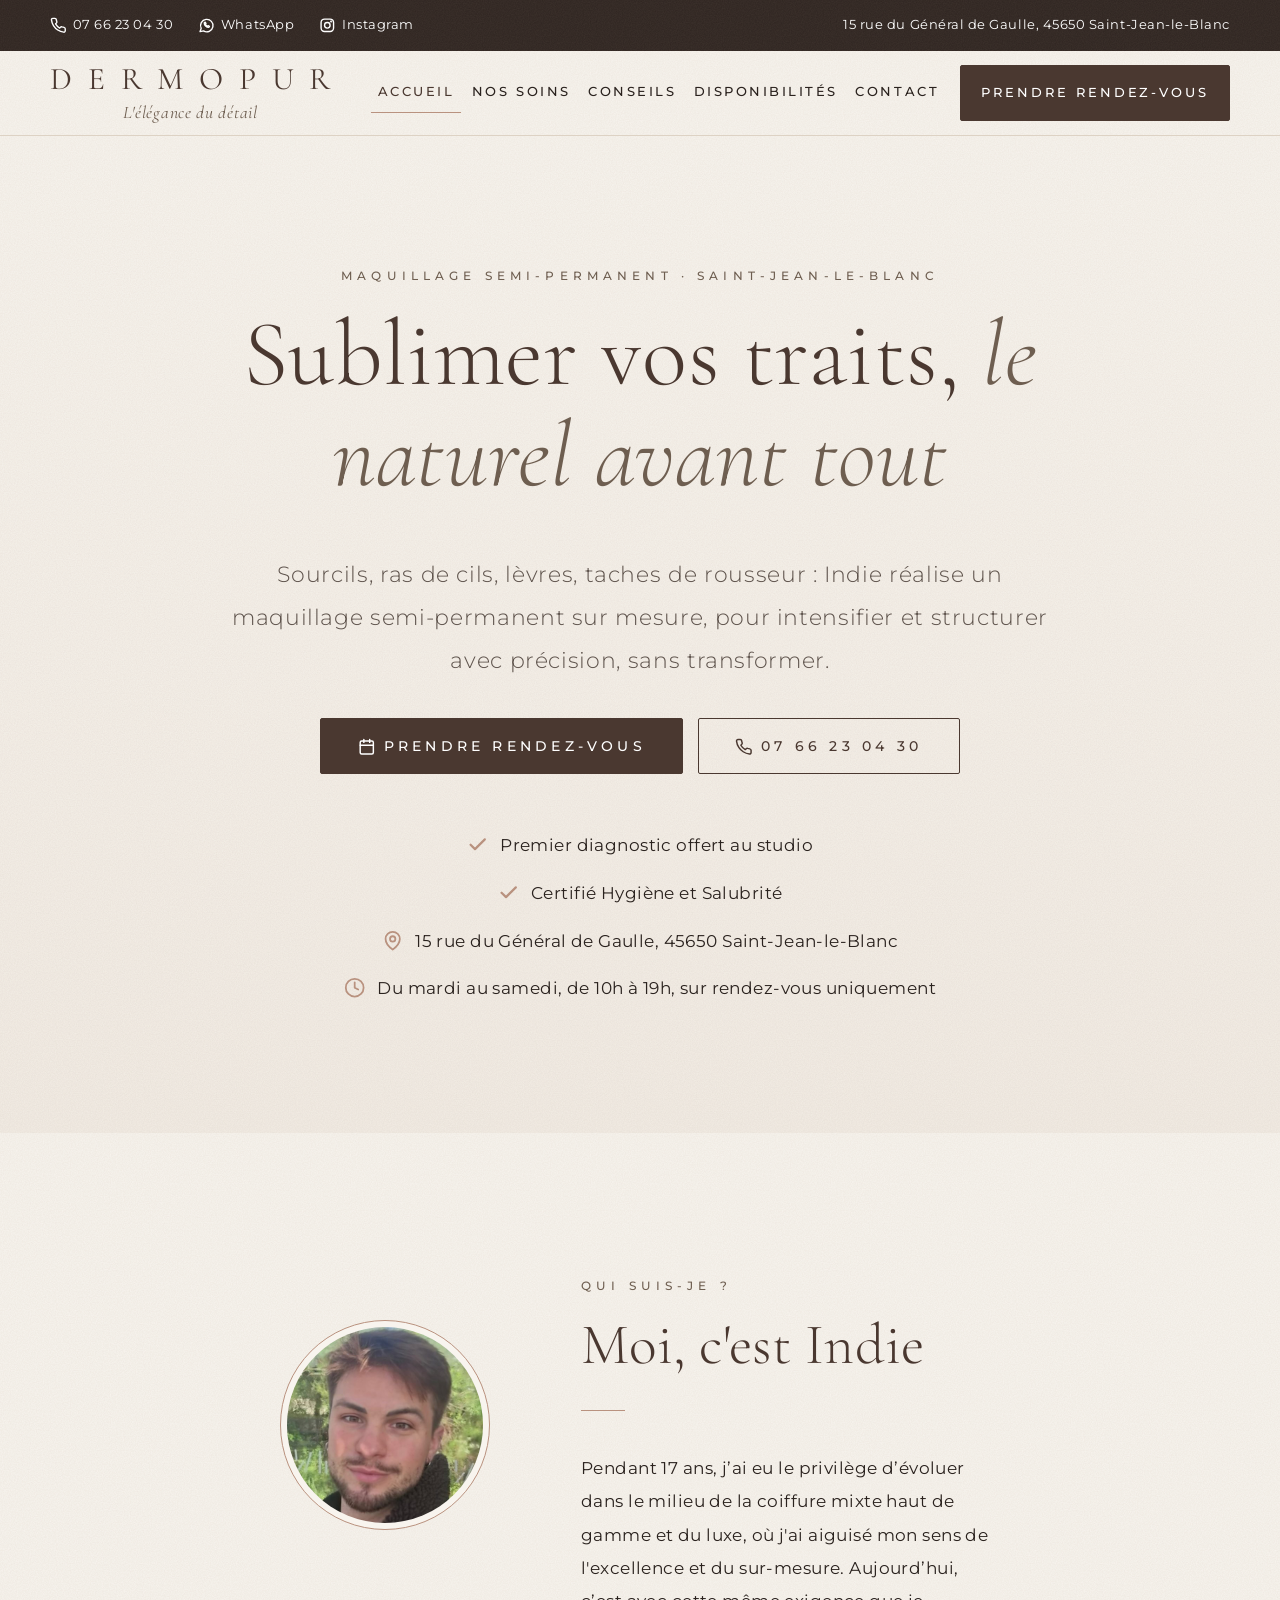
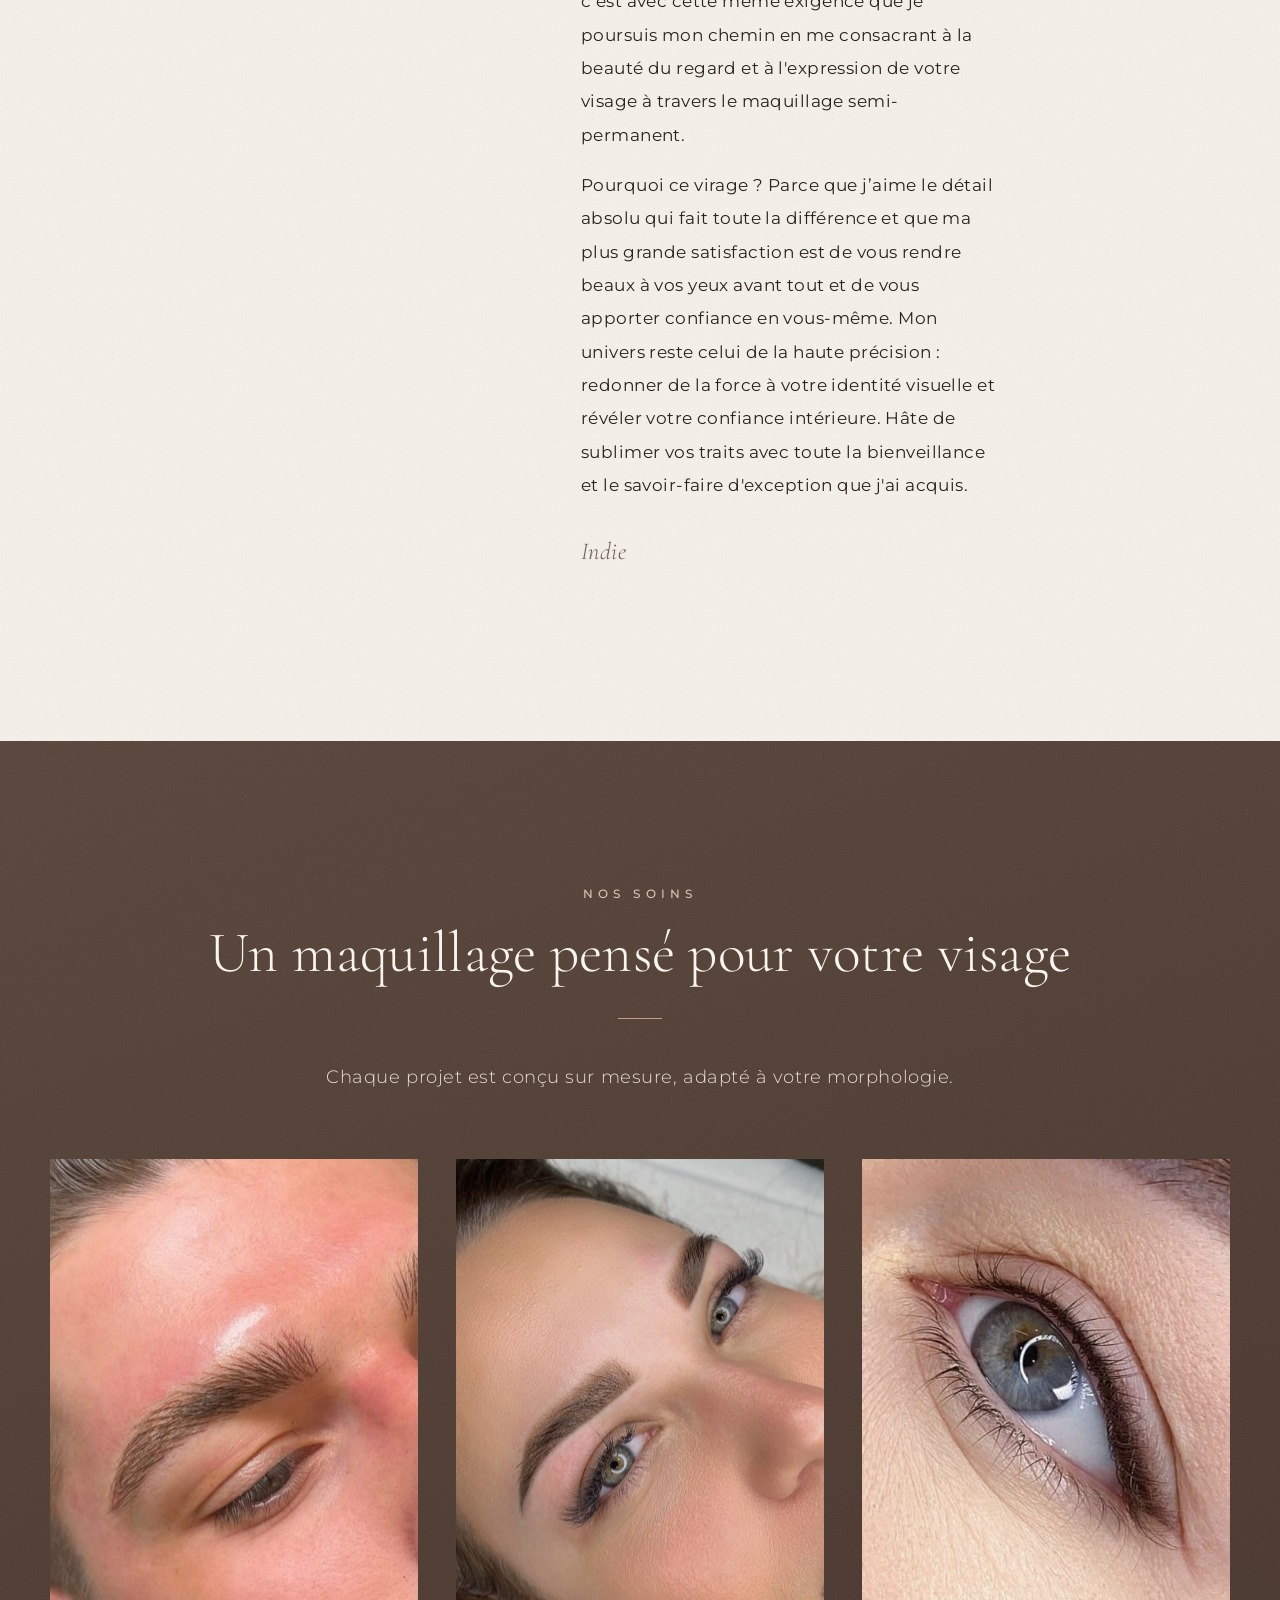
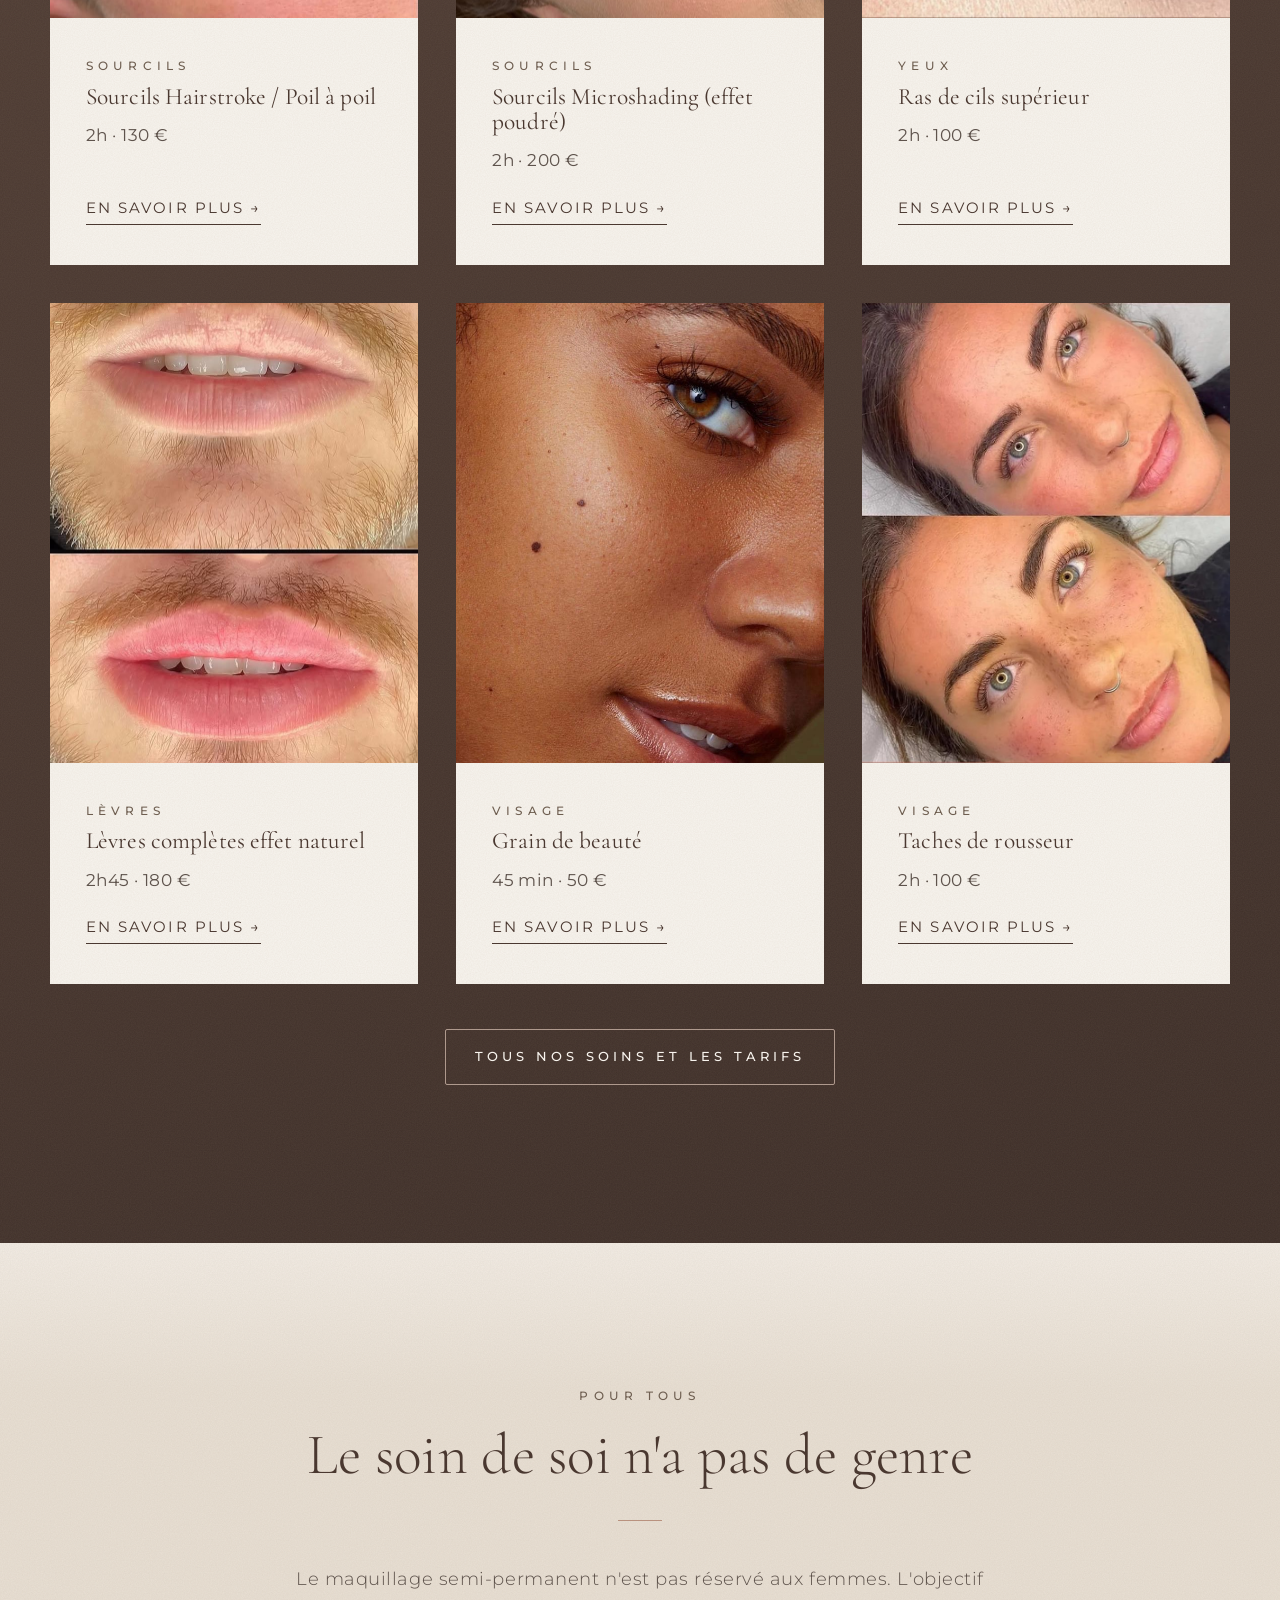
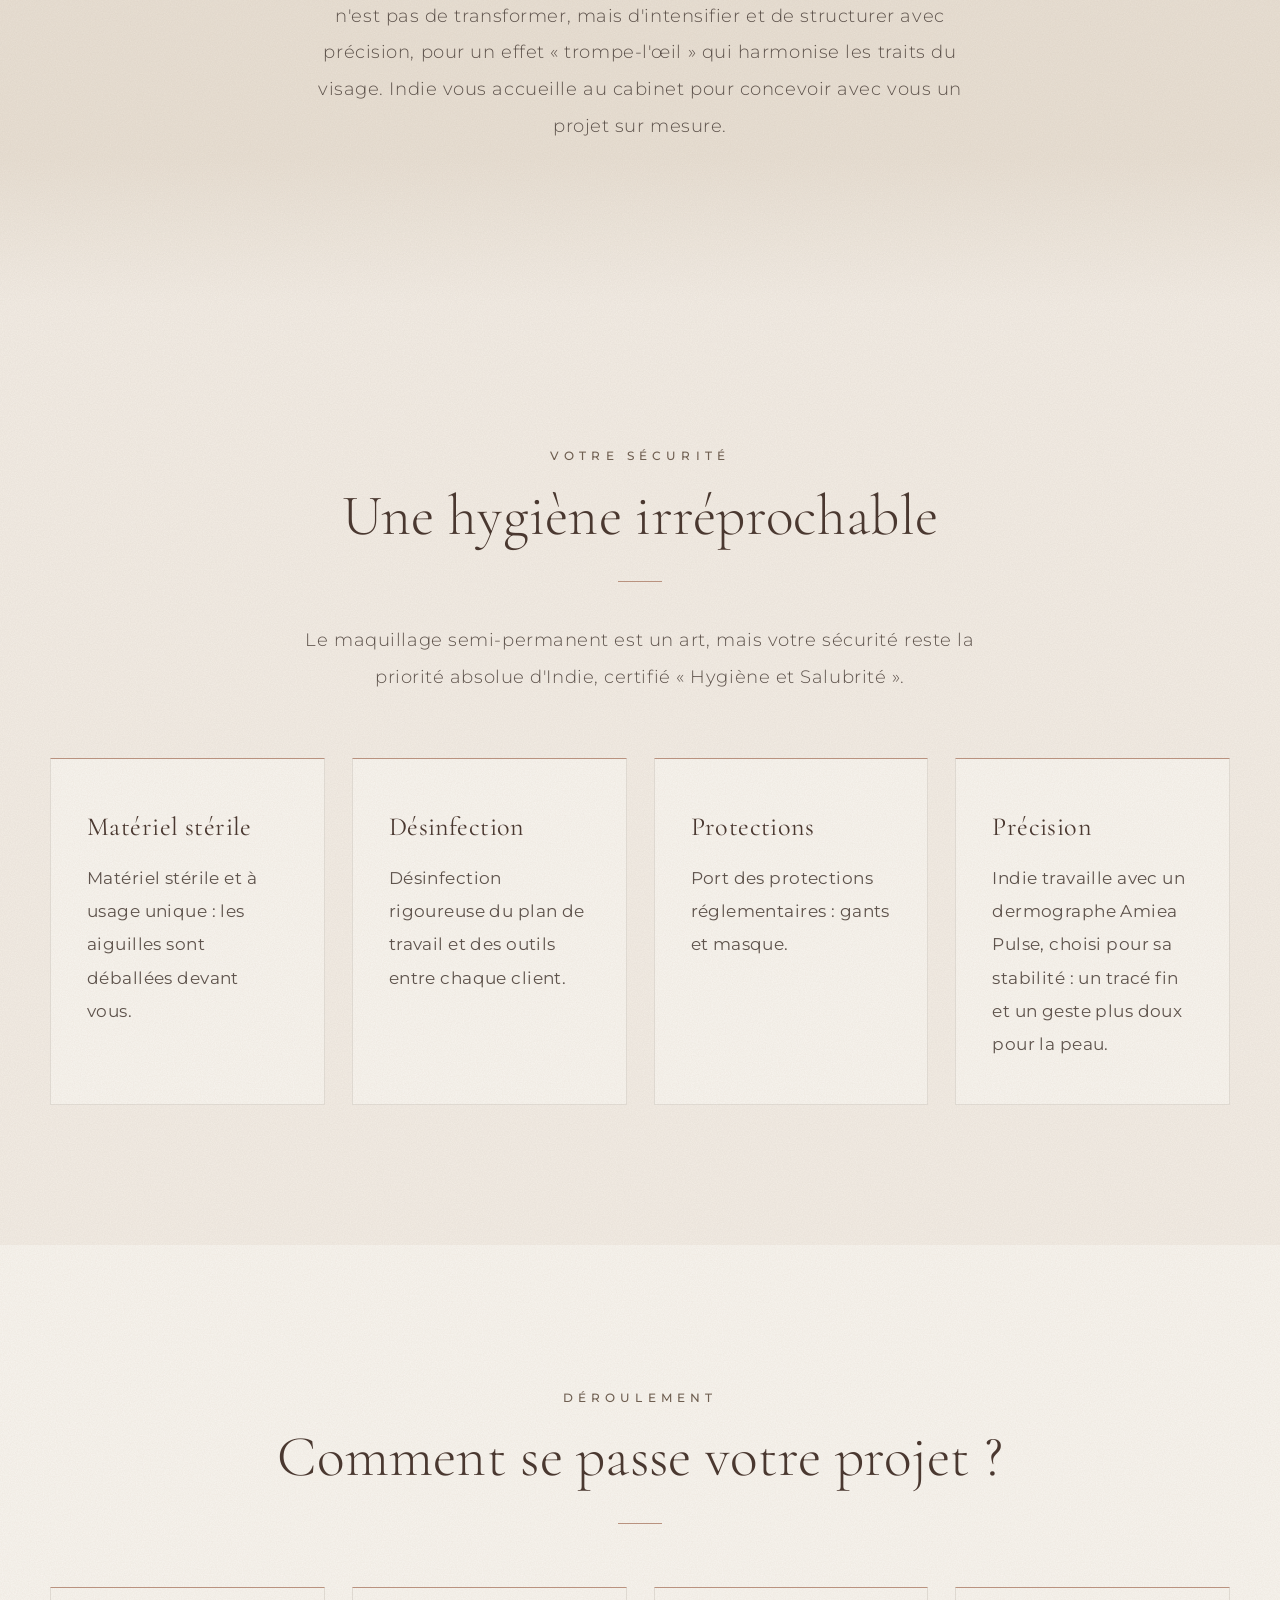
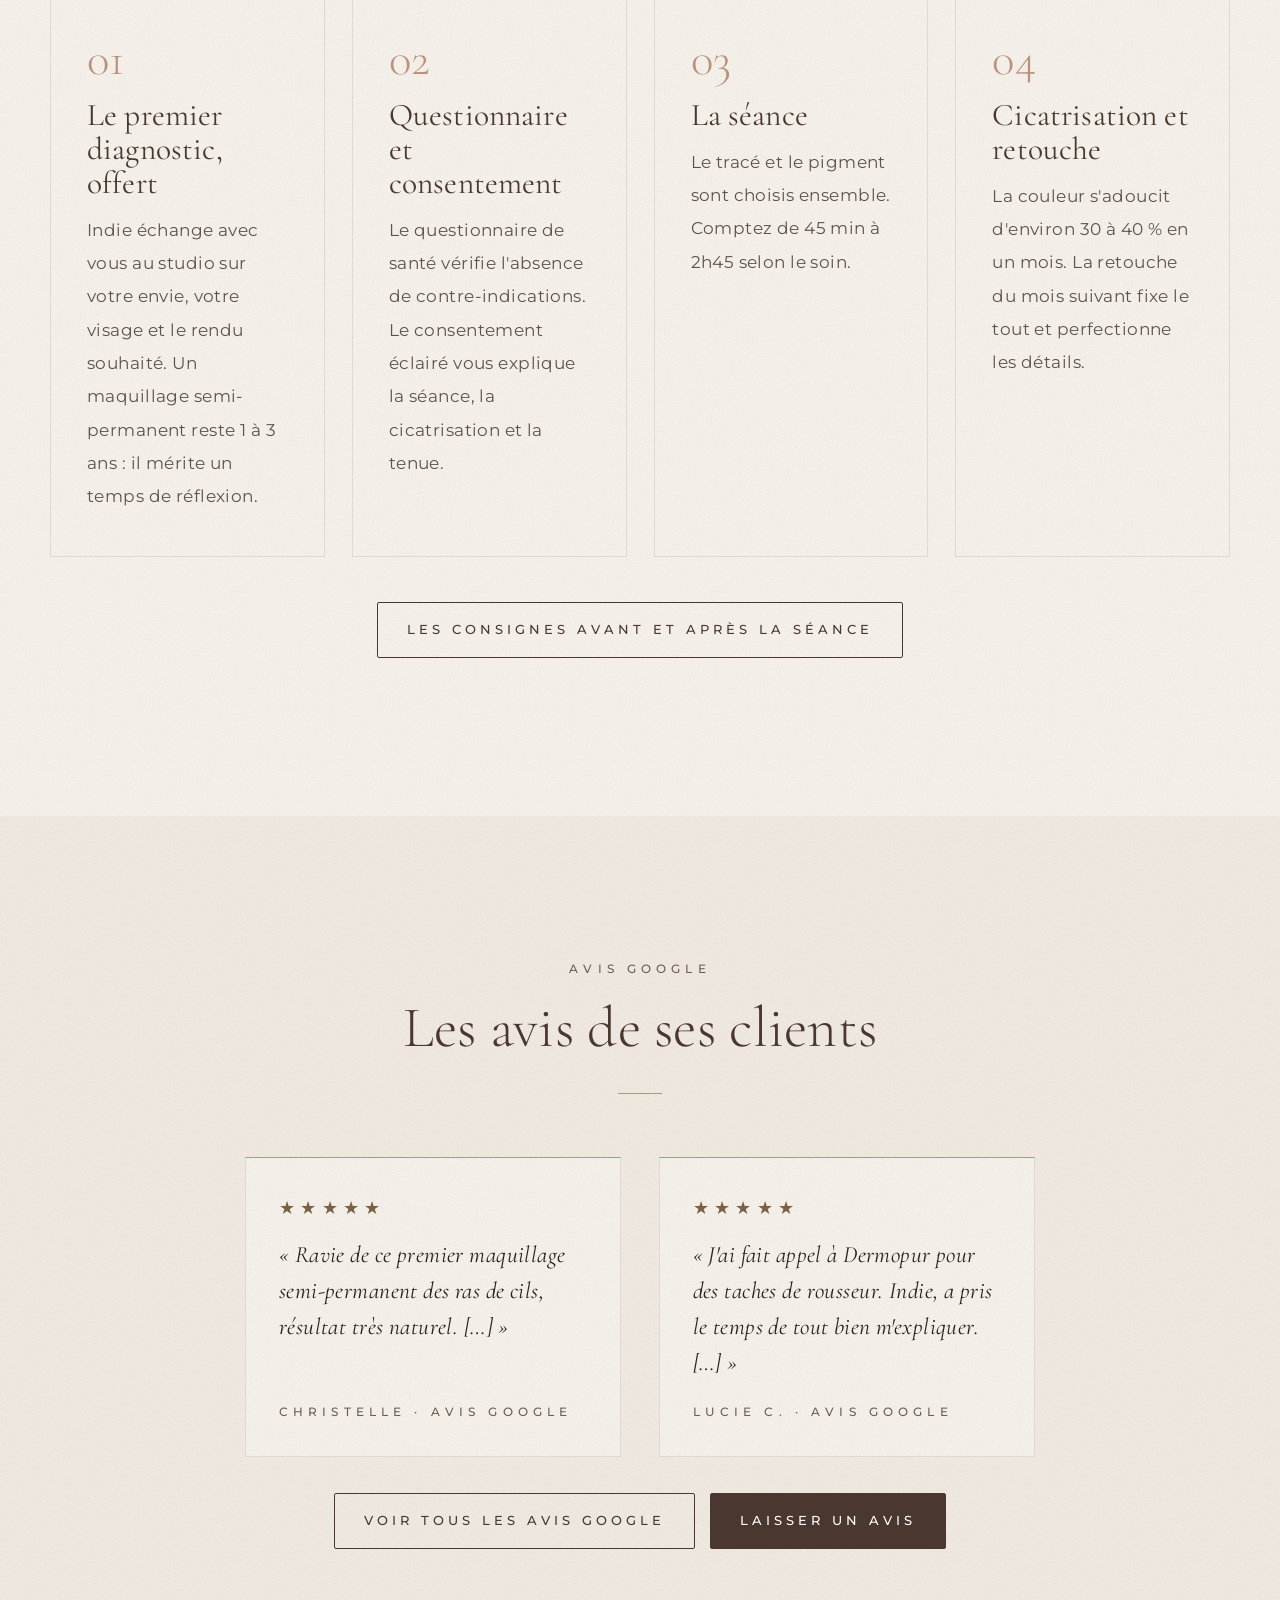
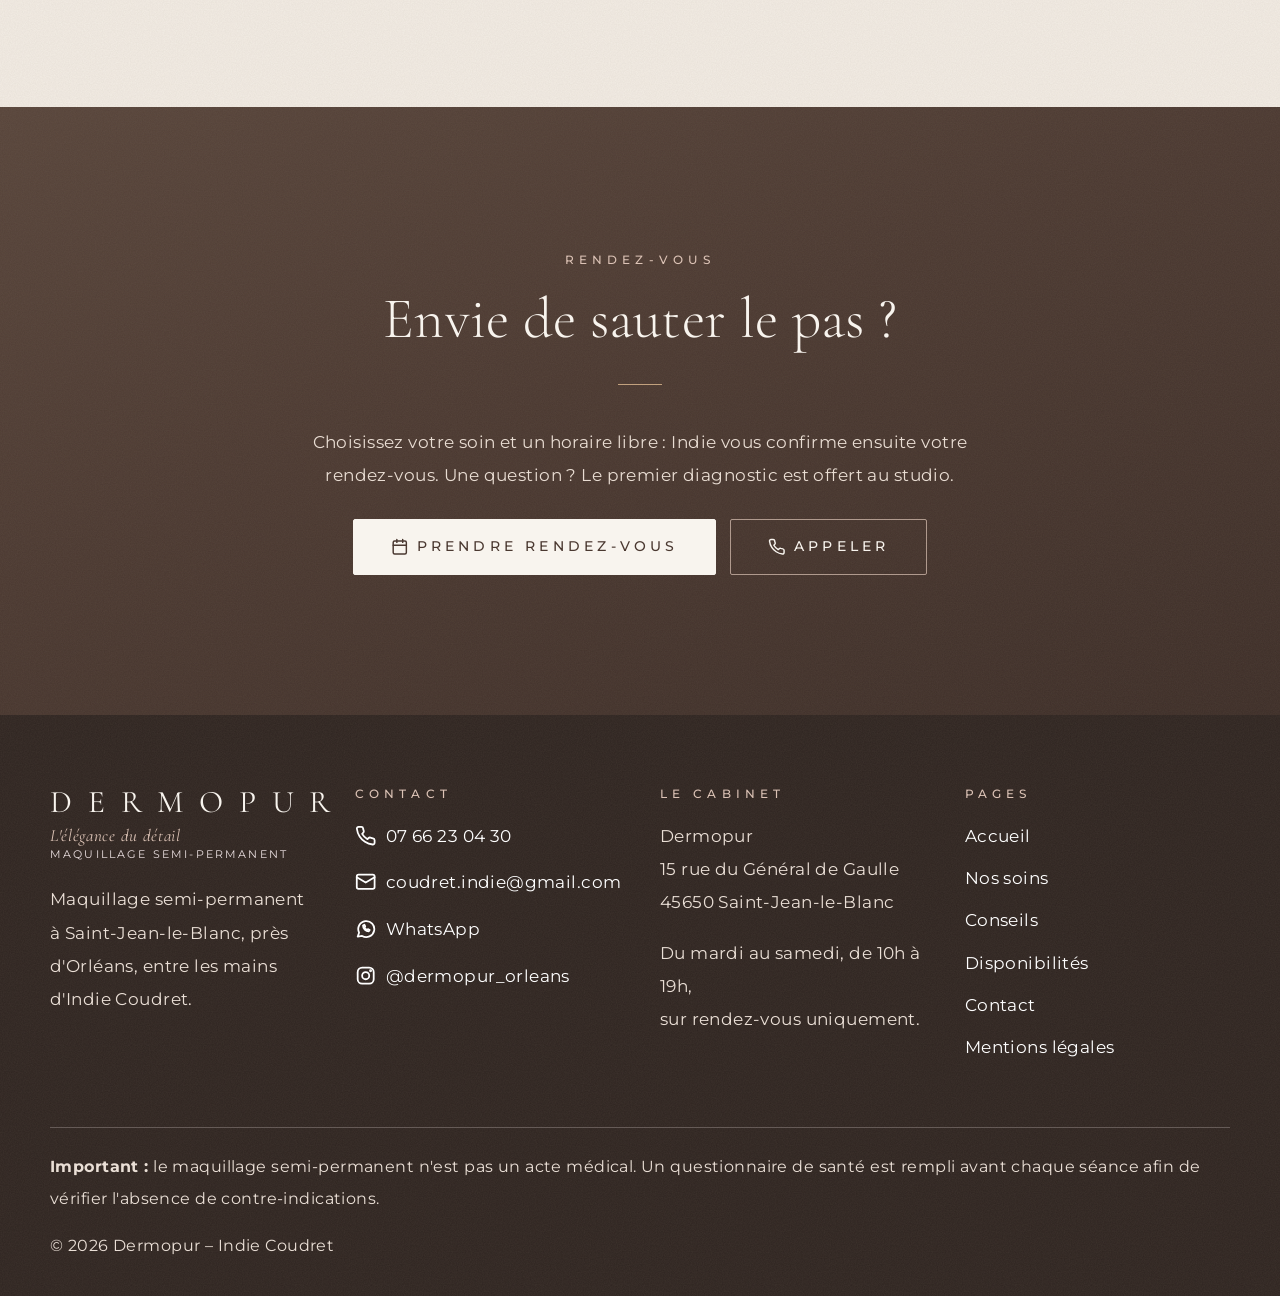
==== commit 747f4a8d: "Créneaux jeudi à samedi, tarifs sans défilement, accueil sans photo - Réservations proposées le jeud" ====
--- a/index.html
+++ b/index.html
@@ -69,7 +69,7 @@
   <link rel="preconnect" href="https://fonts.googleapis.com">
   <link rel="preconnect" href="https://fonts.gstatic.com" crossorigin>
   <link href="https://fonts.googleapis.com/css2?family=Cormorant+Garamond:ital,wght@0,300;0,400;0,500;1,300;1,400&family=Montserrat:wght@300;400;500&display=swap" rel="stylesheet">
-  <link rel="stylesheet" href="style.css?v=9">
+  <link rel="stylesheet" href="style.css?v=10">
 </head>
 <body>
   <a class="lien-evitement" href="#contenu">Aller directement au contenu</a>
@@ -87,7 +87,7 @@
 
   <header class="entete">
     <div class="conteneur entete__inner">
-      <a href="index.html" class="logo" aria-label="Dermopur, l'élégance du détail – retour à l'accueil"><span class="logo__nom">DERMOPUR</span><span class="logo__slogan">« L'élégance du détail »</span></a>
+      <a href="index.html" class="logo" aria-label="Dermopur, l'élégance du détail – retour à l'accueil"><span class="logo__nom">DERMOPUR</span><span class="logo__slogan">L'élégance du détail</span></a>
       <button type="button" class="menu-bouton" aria-expanded="false" aria-controls="menu"><svg class="ic" aria-hidden="true"><use href="images/icones.svg#menu"/></svg> Menu</button>
       <nav id="menu" class="menu" aria-label="Menu principal">
         <ul>
@@ -120,13 +120,12 @@
             <li><svg class="ic" aria-hidden="true"><use href="images/icones.svg#horloge"/></svg> Du mardi au samedi, de 10h à 19h, sur rendez-vous uniquement</li>
           </ul>
         </div>
-        <div class="accueil__photo photo"><img src="photos/accueil.jpg" alt="Indie en pleine séance de maquillage semi-permanent des sourcils" width="1000" height="1297"></div>
       </div>
     </section>
 
     <section class="section section--ivoire">
-      <div class="conteneur deux-colonnes">
-        <div class="photo-cadre photo"><img src="photos/portrait.jpg" alt="Tracé de sourcil poil à poil réalisé au dermographe" width="360" height="640" loading="lazy"></div>
+      <div class="conteneur etroit qui-suis-je">
+        <div class="portrait-petit"><img src="photos/portrait.jpg" alt="Indie Coudret, fondateur de Dermopur" width="560" height="560" loading="lazy"></div>
         <div>
           <p class="surtitre">Qui suis-je ?</p>
           <h2>Moi, c'est Indie</h2>
@@ -224,7 +223,7 @@
   <footer class="pied">
     <div class="conteneur pied__grille">
       <div>
-        <a href="index.html" class="logo"><span class="logo__nom">DERMOPUR</span><span class="logo__slogan">« L'élégance du détail »</span><span class="logo__sous">Maquillage semi-permanent</span></a>
+        <a href="index.html" class="logo"><span class="logo__nom">DERMOPUR</span><span class="logo__slogan">L'élégance du détail</span><span class="logo__sous">Maquillage semi-permanent</span></a>
         <p>Maquillage semi-permanent à Saint-Jean-le-Blanc, près d'Orléans, entre les mains d'Indie Coudret.</p>
       </div>
       <div>
@@ -268,6 +267,6 @@
 
   <script src="mes-contenus/prestations-et-tarifs.js"></script>
   <script src="mes-contenus/avis.js"></script>
-  <script src="site.js?v=9"></script>
+  <script src="site.js?v=10"></script>
 </body>
 </html>
--- a/style.css
+++ b/style.css
@@ -552,3 +552,32 @@
   .menu li a { letter-spacing: .2em; padding: .6em .55em; }
   .menu__rdv { padding: .85em 1.5em; letter-spacing: .22em; }
 }
+
+/* ---- Tarifs : tableau entièrement visible, sans défilement latéral ---- */
+.tableau-defile { overflow: visible; }
+#tableau-tarifs { table-layout: auto; width: 100%; }
+#tableau-tarifs th, #tableau-tarifs td { padding: 1rem 1.2rem; }
+#tableau-tarifs th[scope="row"] { word-break: normal; overflow-wrap: break-word; hyphens: auto; }
+@media (max-width: 600px) {
+  #tableau-tarifs thead { display: none; }
+  #tableau-tarifs tbody tr:not(.tarifs__groupe) { display: grid; grid-template-columns: 1fr auto; align-items: baseline; padding: .9rem .9rem; border-top: 1px solid var(--filet); }
+  #tableau-tarifs tbody tr:not(.tarifs__groupe) th, #tableau-tarifs tbody tr:not(.tarifs__groupe) td { border: 0; padding: 0; background: none; }
+  #tableau-tarifs tbody tr:not(.tarifs__groupe) th { grid-column: 1; grid-row: 1; font-size: .95rem; line-height: 1.45; padding-right: .8rem; }
+  #tableau-tarifs tbody tr:not(.tarifs__groupe) td:nth-child(2) { grid-column: 1; grid-row: 2; font-size: .78rem; letter-spacing: .08em; color: var(--taupe); white-space: normal; width: auto; margin-top: .15rem; }
+  #tableau-tarifs tbody tr:not(.tarifs__groupe) td.prix { grid-column: 2; grid-row: 1 / span 2; align-self: center; font-size: 1.2rem; width: auto; }
+  .tarifs__groupe th { font-size: 1.2rem; padding: .7rem .9rem; display: block; }
+  .tarifs__groupe { display: block; }
+}
+
+/* ---- Accueil sans photo : texte centré et aéré ---- */
+.accueil__grille { grid-template-columns: 1fr !important; justify-items: center; text-align: center; max-width: 820px; }
+.accueil .boutons, .accueil .reperes { justify-content: center; }
+.accueil .reperes { justify-items: center; }
+.accueil .reperes li { justify-content: center; text-align: left; }
+.accueil .intro { margin-inline: auto; }
+
+/* ---- « Qui suis-je ? » : petite photo ronde à côté du texte ---- */
+.qui-suis-je { display: grid; gap: 2.5rem; align-items: start; justify-items: center; }
+.portrait-petit { width: 190px; height: 190px; border-radius: 50%; overflow: hidden; border: 1px solid var(--nude); padding: 6px; background: var(--ivoire); flex: none; }
+.portrait-petit img { width: 100%; height: 100%; border-radius: 50%; object-fit: cover; }
+@media (min-width: 900px) { .qui-suis-je { grid-template-columns: 220px 1fr; gap: 4.5rem; justify-items: start; } .portrait-petit { width: 210px; height: 210px; margin-top: 2.6rem; } }
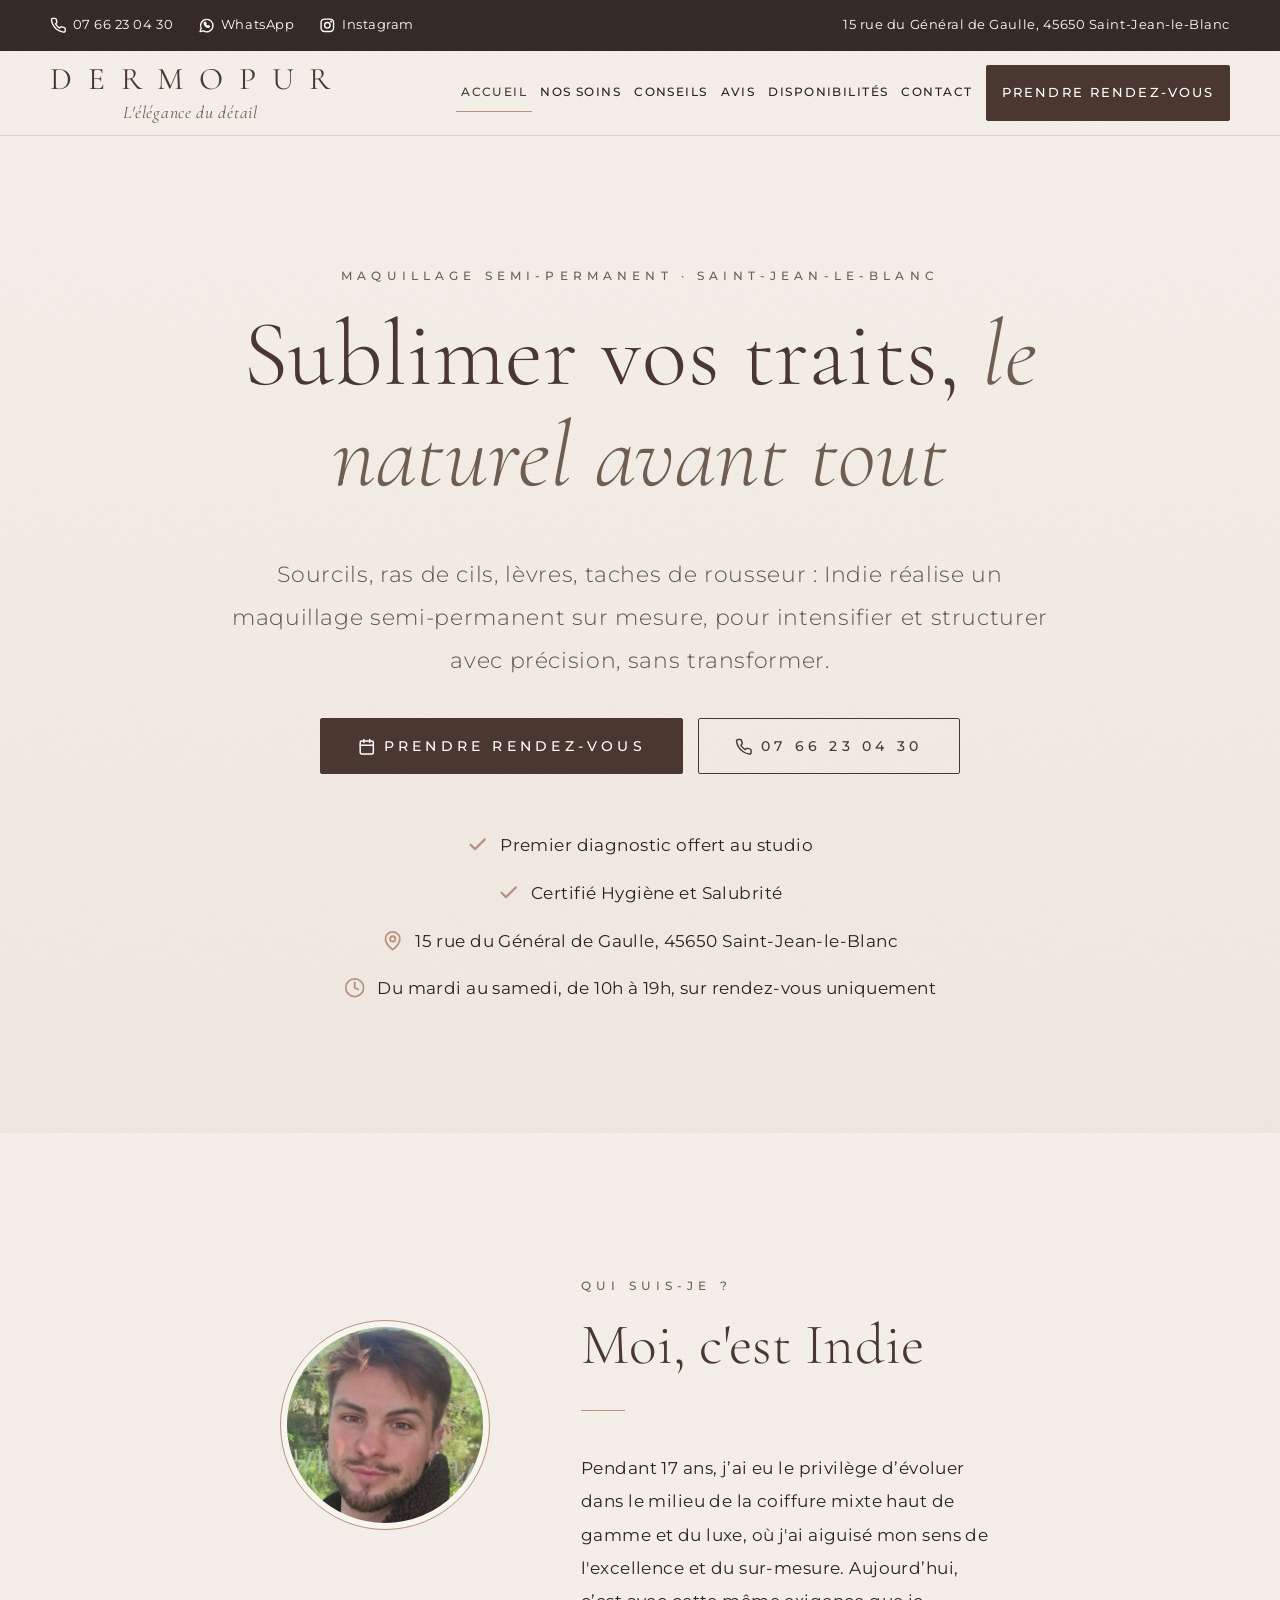
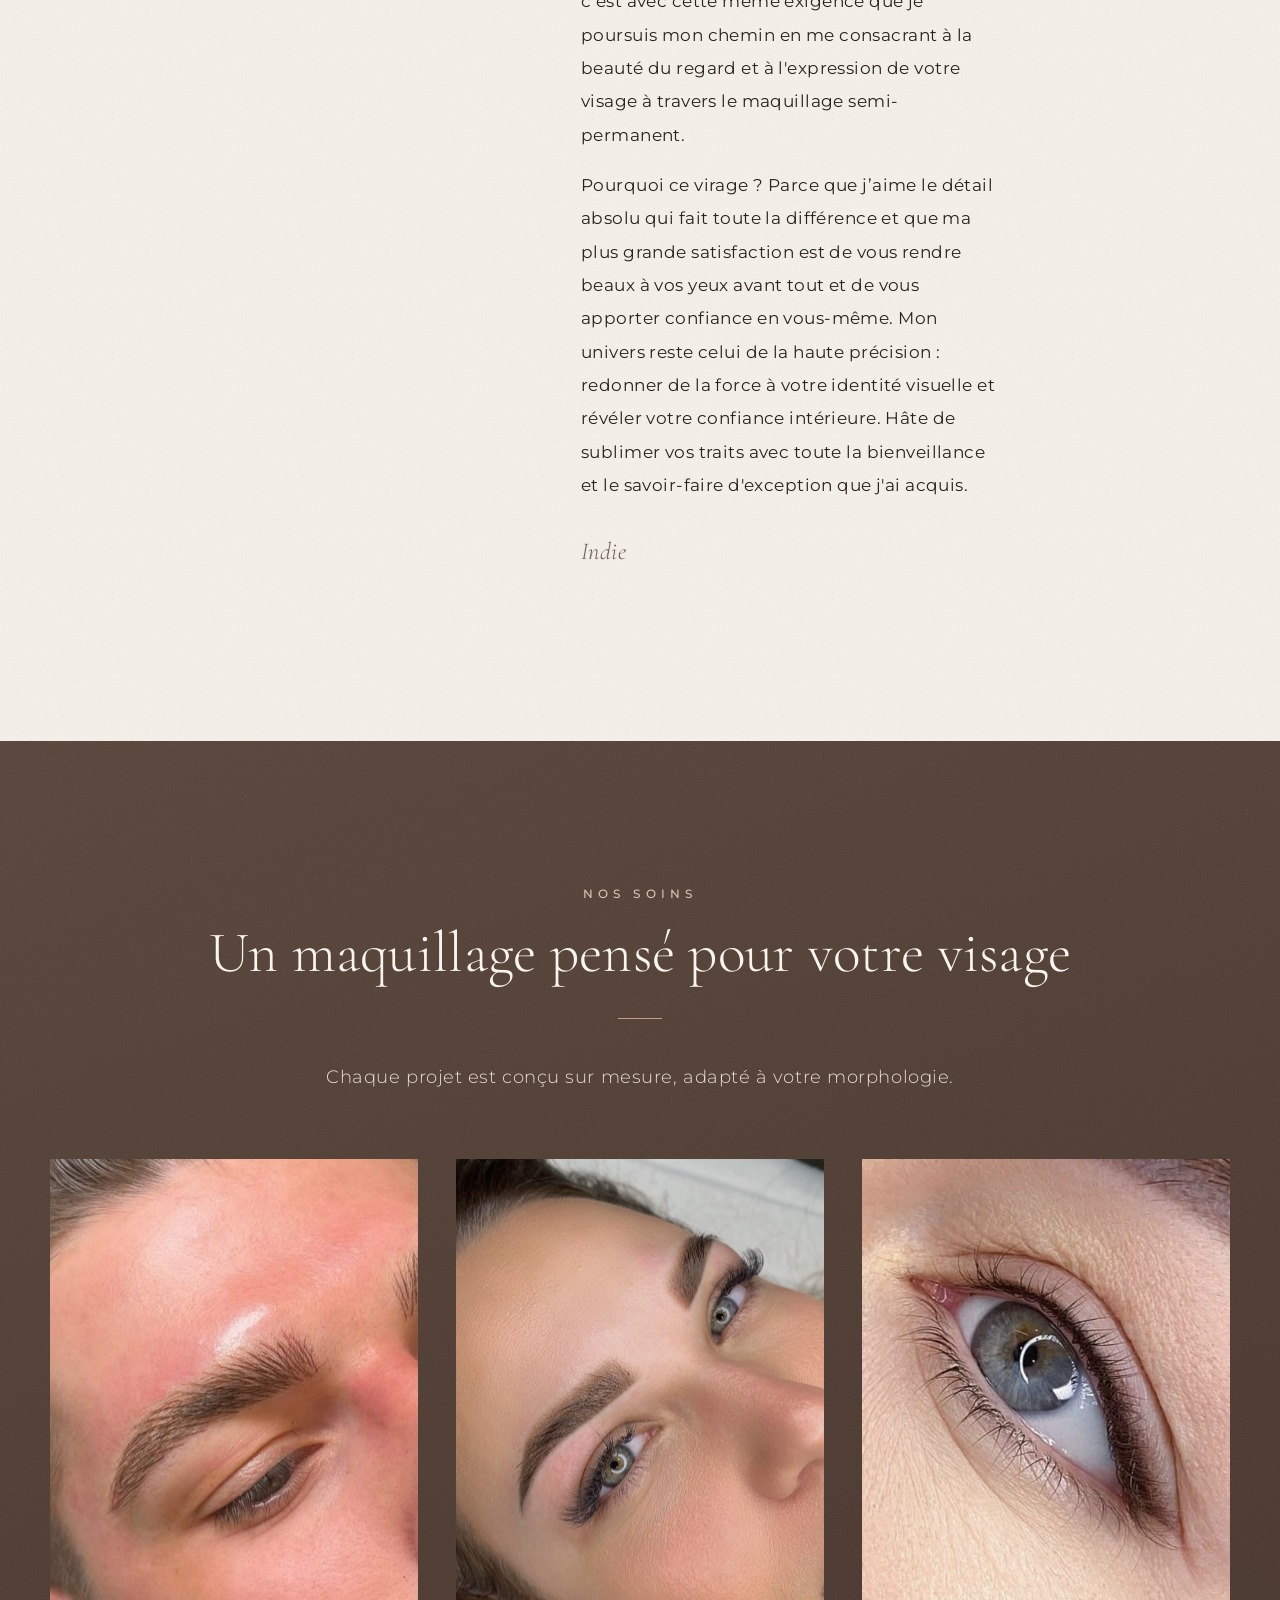
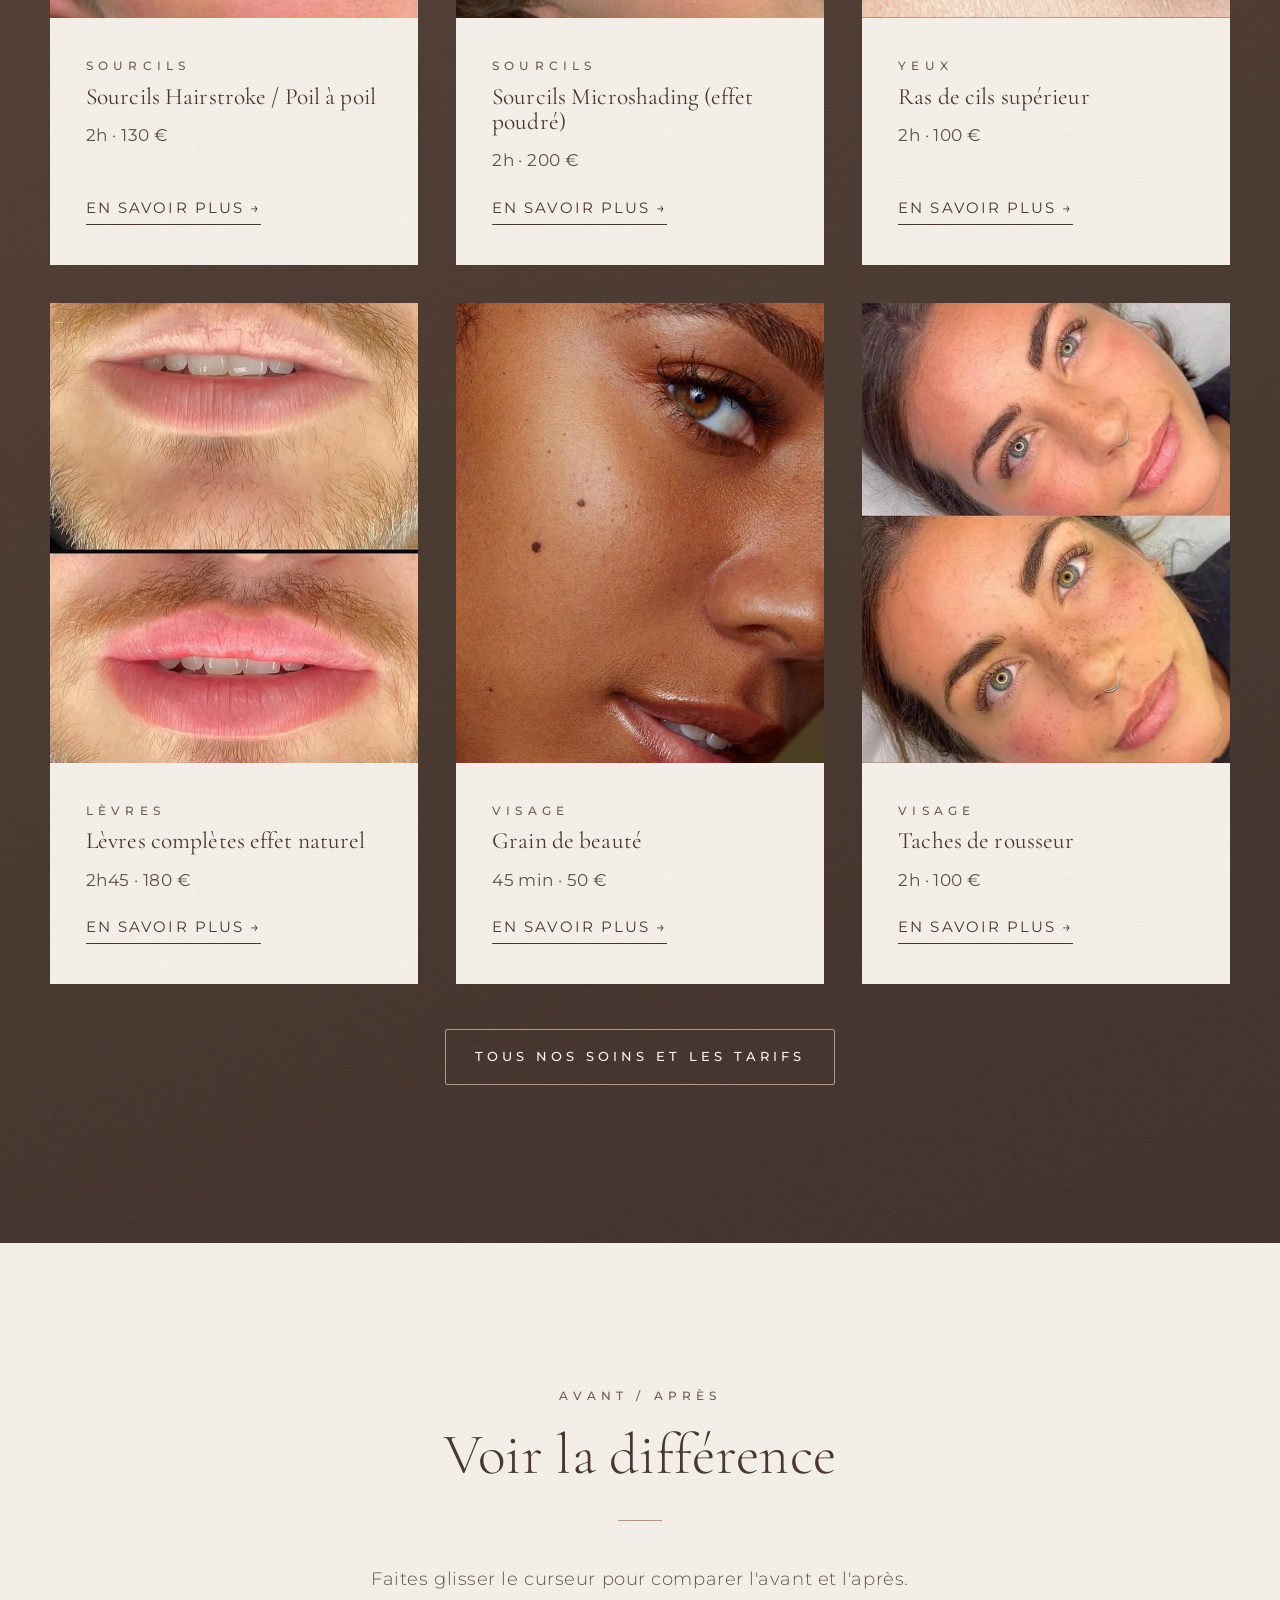
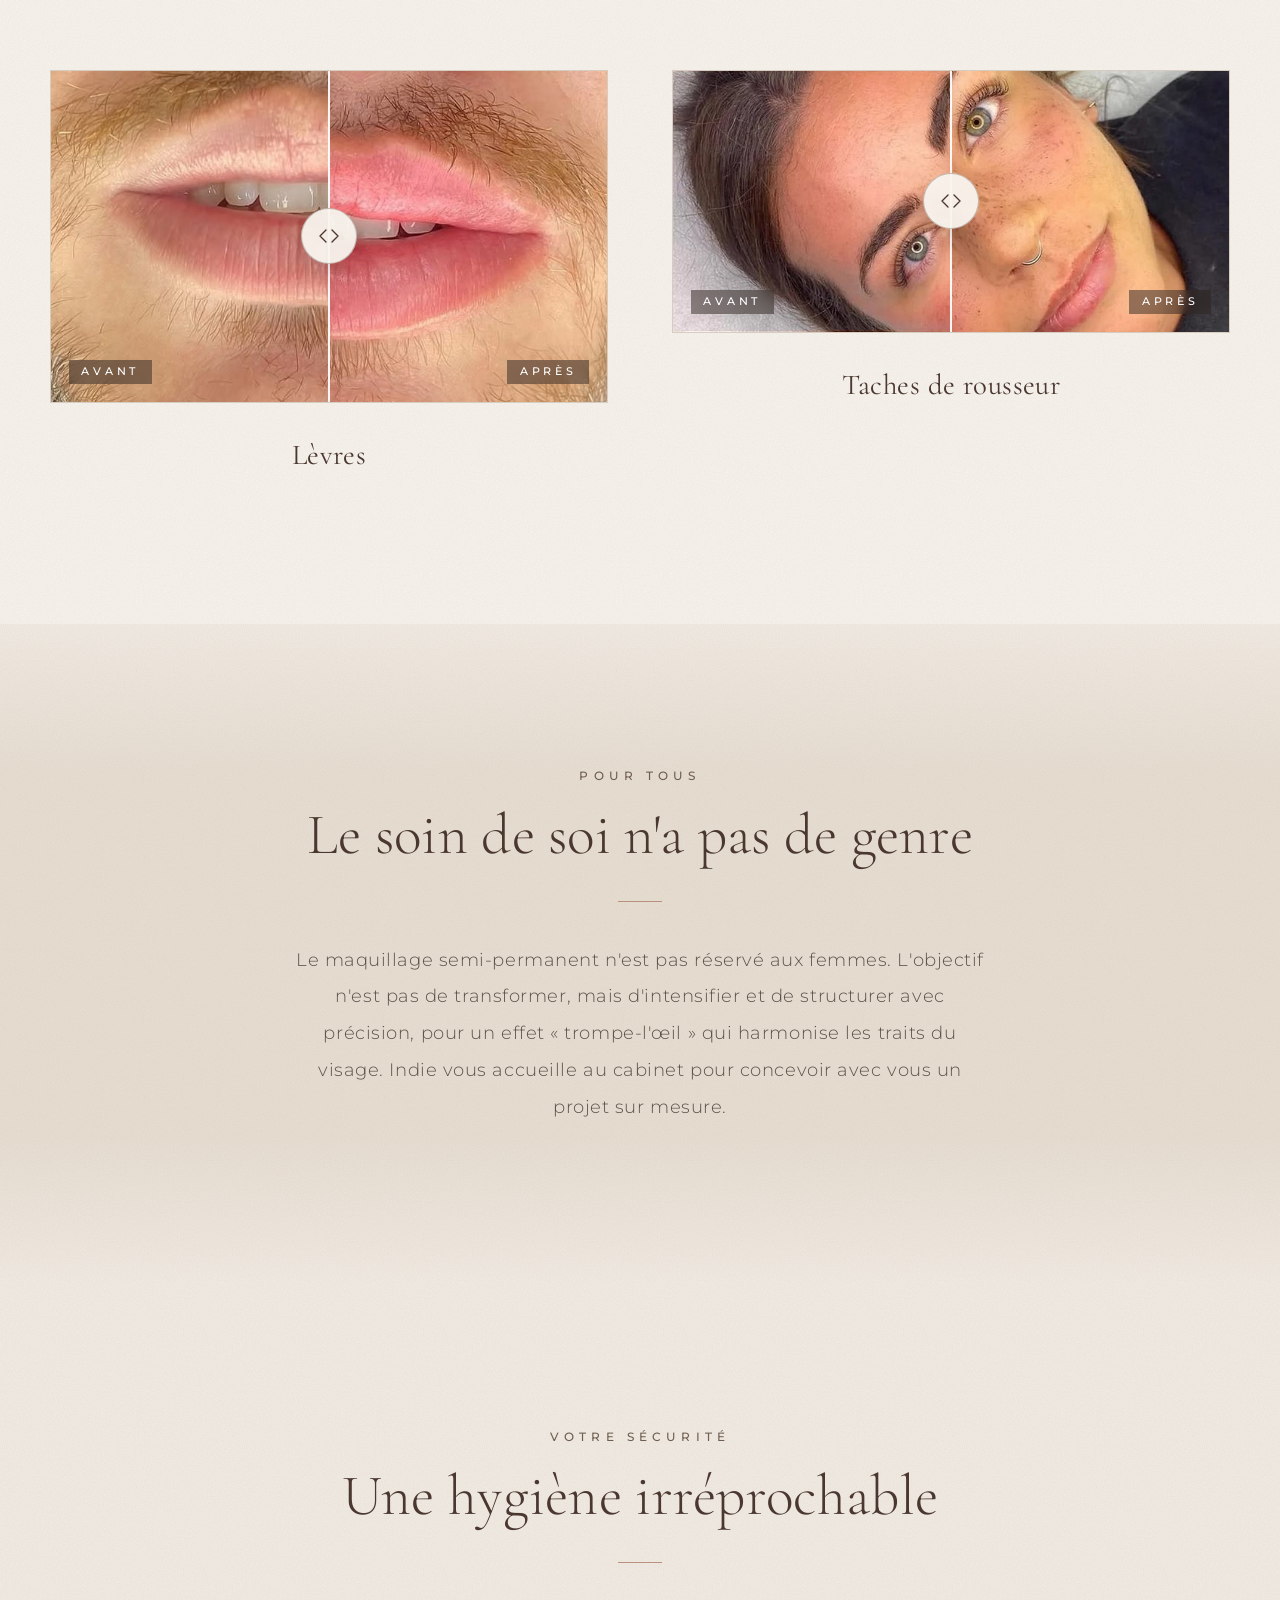
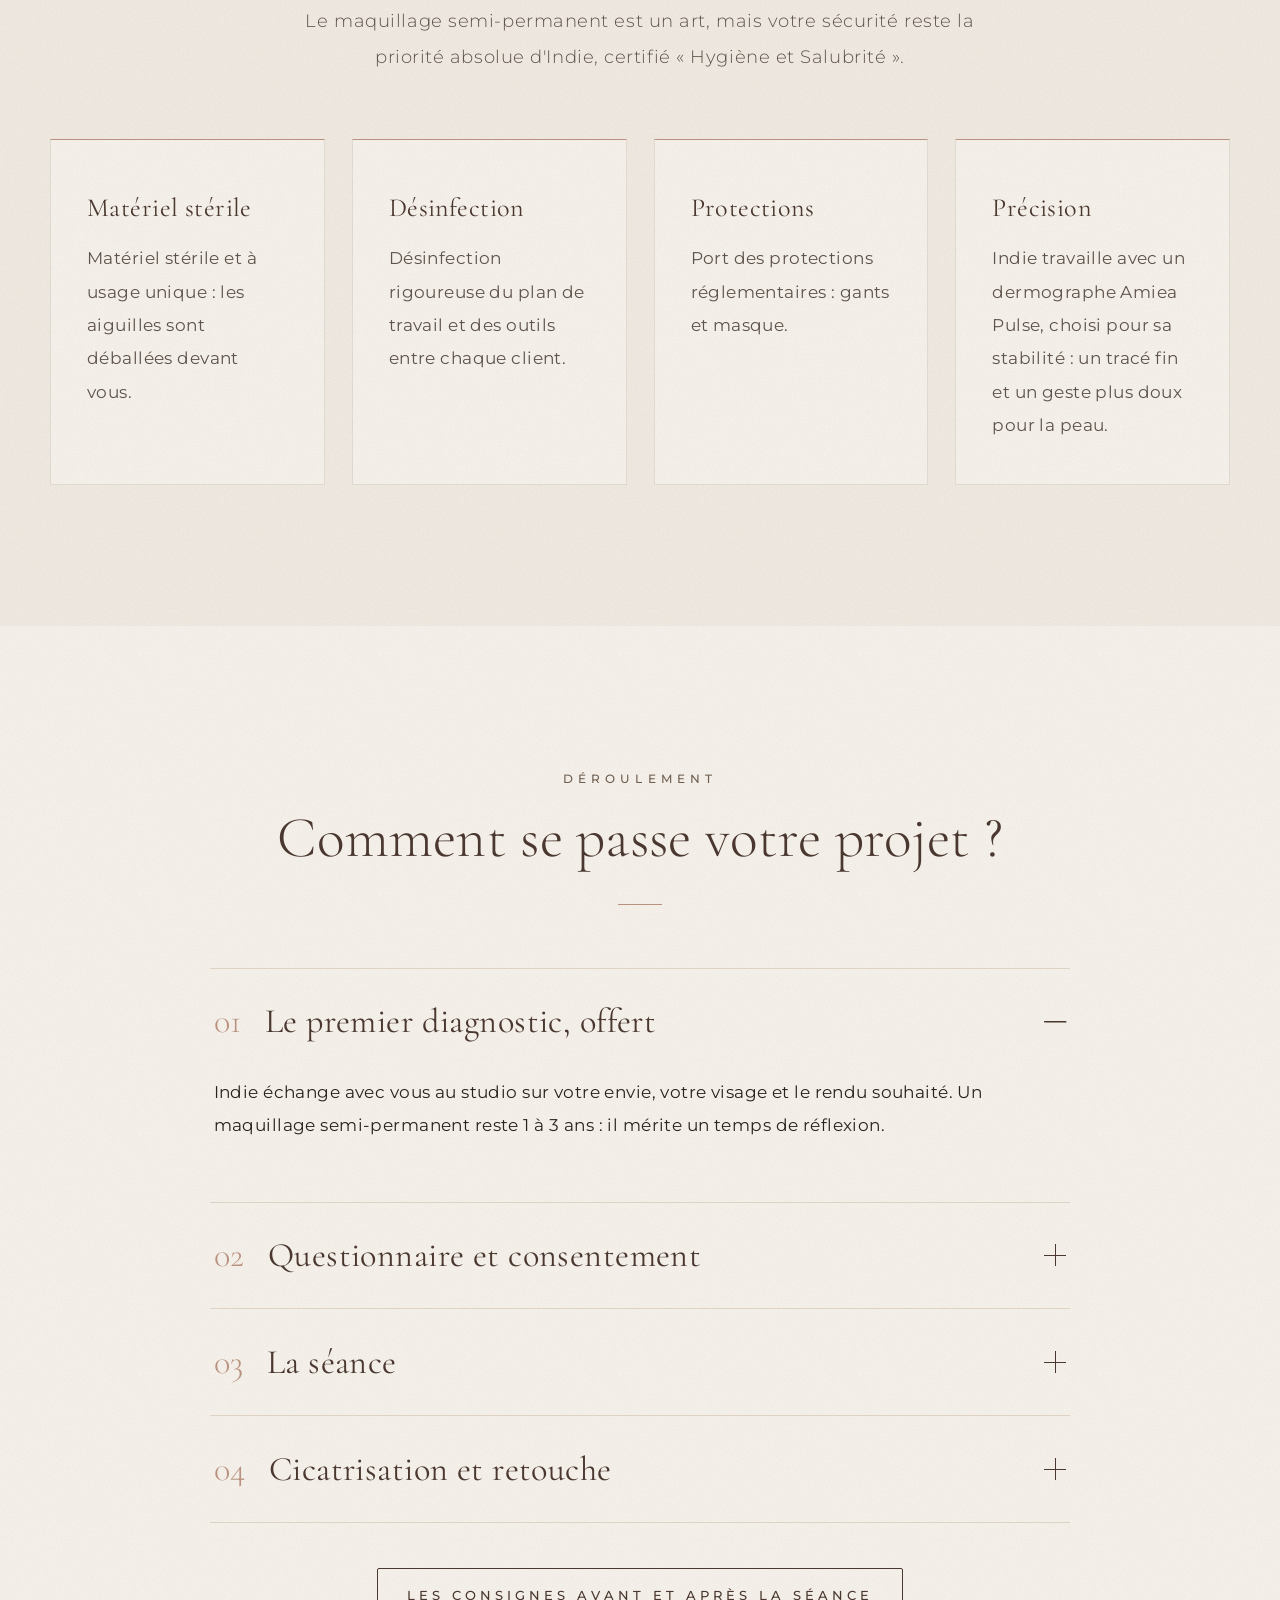
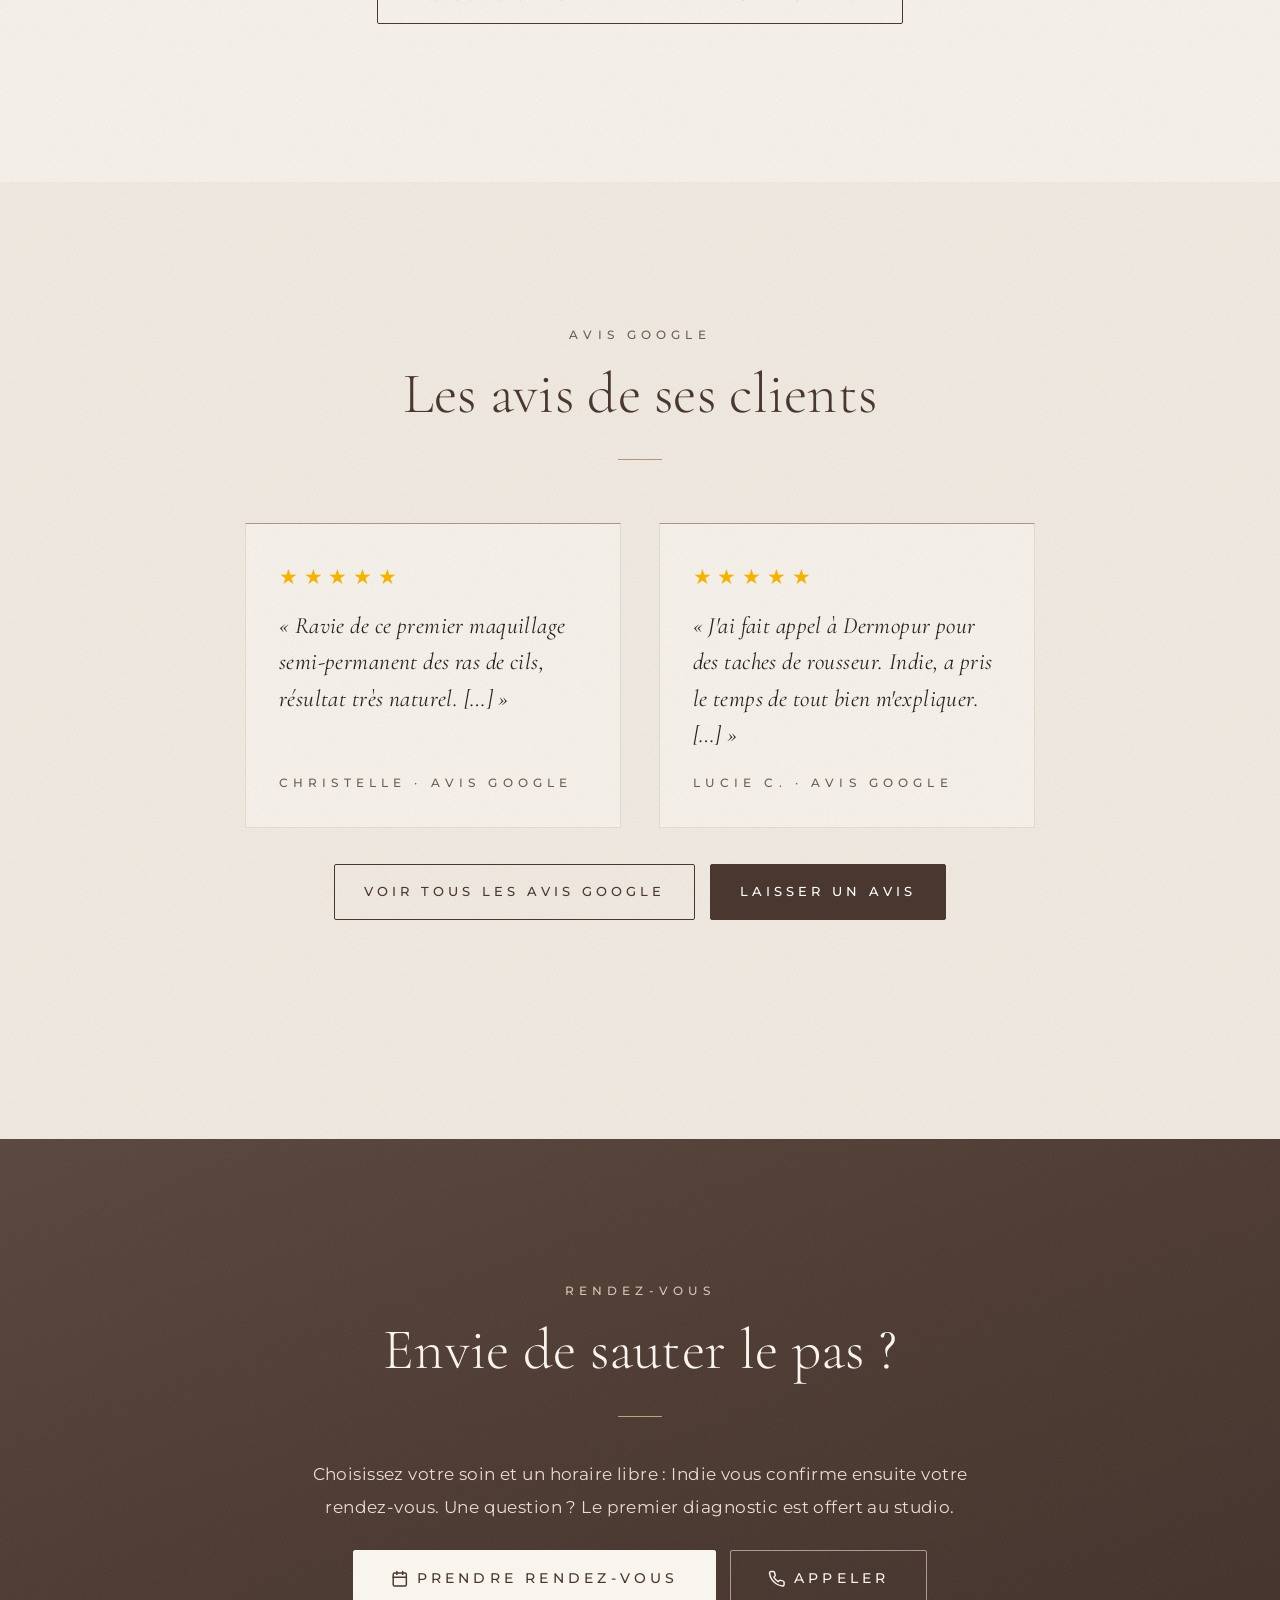
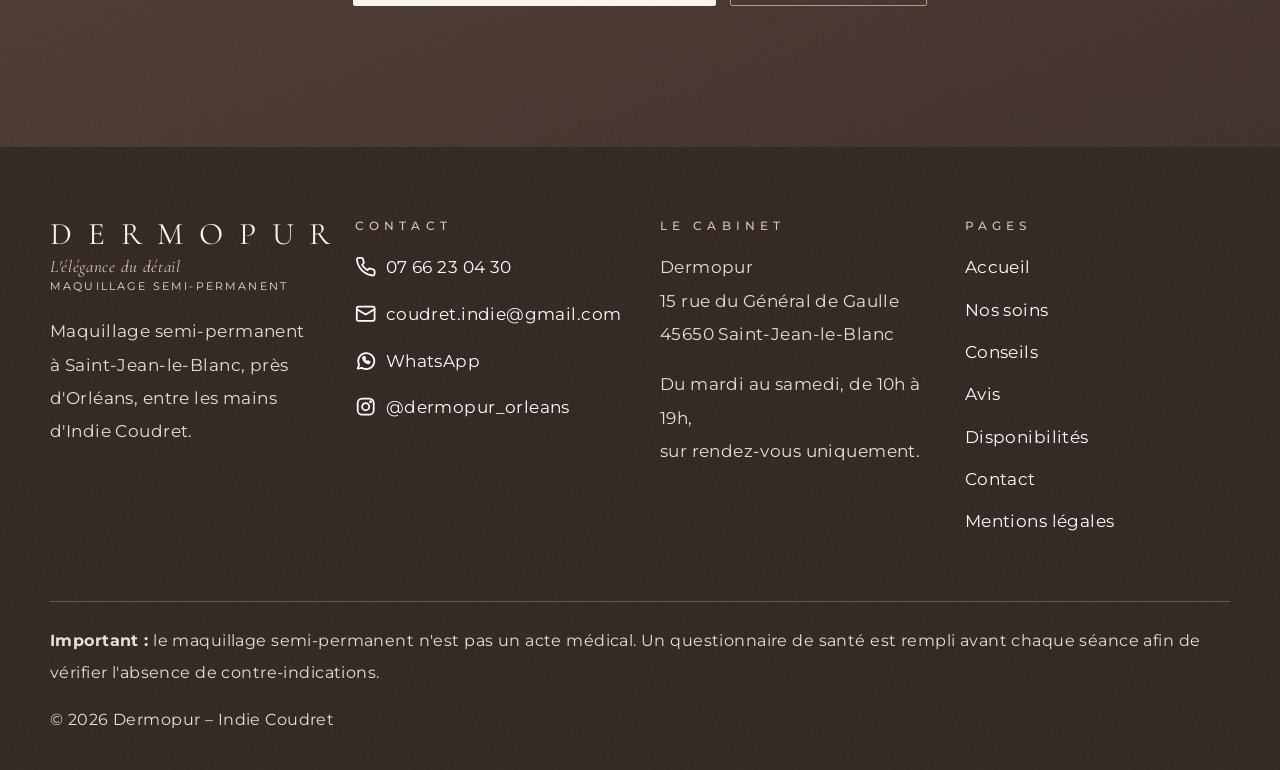
==== commit 5d0cae8b: "Onglet Avis, avant/après interactif, accordéons et animations douces - Nouvel onglet Avis ; étoiles " ====
--- a/index.html
+++ b/index.html
@@ -69,7 +69,9 @@
   <link rel="preconnect" href="https://fonts.googleapis.com">
   <link rel="preconnect" href="https://fonts.gstatic.com" crossorigin>
   <link href="https://fonts.googleapis.com/css2?family=Cormorant+Garamond:ital,wght@0,300;0,400;0,500;1,300;1,400&family=Montserrat:wght@300;400;500&display=swap" rel="stylesheet">
-  <link rel="stylesheet" href="style.css?v=10">
+  <link rel="stylesheet" href="style.css?v=12">
+  <script>(function(){var r=document.documentElement;if(window.matchMedia&&matchMedia('(prefers-reduced-motion: reduce)').matches)return;r.classList.add('anim');window.SELECTEURS_REVEAL=".accueil__texte > *, .en-tete-page .conteneur > *, .section .centre > *, .section.appel .conteneur > *, .qui-suis-je > *, .carte, .prestation, .categorie-titre, .engagements li, .avis, .moyen, .accordeon, .avant-apres__module, .tableau-defile, .grille-contact > *, .section .encadre--info:not(.creneau-choisi)";setTimeout(function(){if(!r.getAttribute('data-anim-pret'))r.classList.remove('anim')},3500)})();</script>
+  <style>html.anim :is(.accueil__texte > *, .en-tete-page .conteneur > *, .section .centre > *, .section.appel .conteneur > *, .qui-suis-je > *, .carte, .prestation, .categorie-titre, .engagements li, .avis, .moyen, .accordeon, .avant-apres__module, .tableau-defile, .grille-contact > *, .section .encadre--info:not(.creneau-choisi)){transition:opacity 1.1s cubic-bezier(.22,.61,.36,1),transform 1.1s cubic-bezier(.22,.61,.36,1),box-shadow .5s,border-color .5s}html.anim :is(.accueil__texte > *, .en-tete-page .conteneur > *, .section .centre > *, .section.appel .conteneur > *, .qui-suis-je > *, .carte, .prestation, .categorie-titre, .engagements li, .avis, .moyen, .accordeon, .avant-apres__module, .tableau-defile, .grille-contact > *, .section .encadre--info:not(.creneau-choisi)):not(.vu){opacity:0;transform:translateY(18px)}</style>
 </head>
 <body>
   <a class="lien-evitement" href="#contenu">Aller directement au contenu</a>
@@ -94,6 +96,7 @@
           <li><a href="index.html" aria-current="page">Accueil</a></li>
           <li><a href="prestations.html">Nos soins</a></li>
           <li><a href="conseils.html">Conseils</a></li>
+          <li><a href="avis.html">Avis</a></li>
           <li><a href="disponibilites.html">Disponibilités</a></li>
           <li><a href="contact.html">Contact</a></li>
         </ul>
@@ -150,6 +153,18 @@
       </div>
     </section>
 
+    <section class="section section--ivoire" id="avant-apres" hidden>
+      <div class="conteneur">
+        <div class="centre">
+          <p class="surtitre">Avant / Après</p>
+          <h2>Voir la différence</h2>
+          <span class="filet"></span>
+          <p class="intro">Faites glisser le curseur pour comparer l'avant et l'après.</p>
+        </div>
+        <div class="avant-apres" id="avant-apres-liste"></div>
+      </div>
+    </section>
+
     <section class="section section--poudre">
       <div class="conteneur etroit centre">
         <p class="surtitre">Pour tous</p>
@@ -183,12 +198,12 @@
           <h2>Comment se passe votre projet ?</h2>
           <span class="filet"></span>
         </div>
-        <ol class="etapes">
-          <li><h3>Le premier diagnostic, offert</h3><p>Indie échange avec vous au studio sur votre envie, votre visage et le rendu souhaité. Un maquillage semi-permanent reste 1 à 3 ans : il mérite un temps de réflexion.</p></li>
-          <li><h3>Questionnaire et consentement</h3><p>Le questionnaire de santé vérifie l'absence de contre-indications. Le consentement éclairé vous explique la séance, la cicatrisation et la tenue.</p></li>
-          <li><h3>La séance</h3><p>Le tracé et le pigment sont choisis ensemble. Comptez de 45 min à 2h45 selon le soin.</p></li>
-          <li><h3>Cicatrisation et retouche</h3><p>La couleur s'adoucit d'environ 30 à 40 % en un mois. La retouche du mois suivant fixe le tout et perfectionne les détails.</p></li>
-        </ol>
+        <div class="accordeons">
+          <details class="accordeon" open><summary><span class="accordeon__titre"><span class="accordeon__num">01</span>Le premier diagnostic, offert</span><span class="accordeon__signe" aria-hidden="true"></span></summary><div class="accordeon__contenu"><div class="accordeon__corps"><p>Indie échange avec vous au studio sur votre envie, votre visage et le rendu souhaité. Un maquillage semi-permanent reste 1 à 3 ans : il mérite un temps de réflexion.</p></div></div></details>
+          <details class="accordeon"><summary><span class="accordeon__titre"><span class="accordeon__num">02</span>Questionnaire et consentement</span><span class="accordeon__signe" aria-hidden="true"></span></summary><div class="accordeon__contenu"><div class="accordeon__corps"><p>Le questionnaire de santé vérifie l'absence de contre-indications. Le consentement éclairé vous explique la séance, la cicatrisation et la tenue.</p></div></div></details>
+          <details class="accordeon"><summary><span class="accordeon__titre"><span class="accordeon__num">03</span>La séance</span><span class="accordeon__signe" aria-hidden="true"></span></summary><div class="accordeon__contenu"><div class="accordeon__corps"><p>Le tracé et le pigment sont choisis ensemble. Comptez de 45 min à 2h45 selon le soin.</p></div></div></details>
+          <details class="accordeon"><summary><span class="accordeon__titre"><span class="accordeon__num">04</span>Cicatrisation et retouche</span><span class="accordeon__signe" aria-hidden="true"></span></summary><div class="accordeon__contenu"><div class="accordeon__corps"><p>La couleur s'adoucit d'environ 30 à 40 % en un mois. La retouche du mois suivant fixe le tout et perfectionne les détails.</p></div></div></details>
+        </div>
         <p class="centre" style="margin-top:2.5rem"><a class="bouton" href="conseils.html">Les consignes avant et après la séance</a></p>
       </div>
     </section>
@@ -203,6 +218,7 @@
         </div>
         <div class="cartes cartes--avis" id="liste-avis"></div>
         <p class="boutons boutons--centre" style="margin-top:2rem" id="liens-avis"></p>
+        <p class="centre" style="margin-top:1.5rem"><a href="avis.html">Lire tous les avis</a></p>
       </div>
     </section>
 
@@ -246,6 +262,7 @@
           <li><a href="index.html">Accueil</a></li>
           <li><a href="prestations.html">Nos soins</a></li>
           <li><a href="conseils.html">Conseils</a></li>
+          <li><a href="avis.html">Avis</a></li>
           <li><a href="disponibilites.html">Disponibilités</a></li>
           <li><a href="contact.html">Contact</a></li>
           <li><a href="mentions-legales.html">Mentions légales</a></li>
@@ -267,6 +284,7 @@
 
   <script src="mes-contenus/prestations-et-tarifs.js"></script>
   <script src="mes-contenus/avis.js"></script>
-  <script src="site.js?v=10"></script>
+  <script src="mes-contenus/avant-apres.js"></script>
+  <script src="site.js?v=12"></script>
 </body>
 </html>
--- a/style.css
+++ b/style.css
@@ -581,3 +581,65 @@
 .portrait-petit { width: 190px; height: 190px; border-radius: 50%; overflow: hidden; border: 1px solid var(--nude); padding: 6px; background: var(--ivoire); flex: none; }
 .portrait-petit img { width: 100%; height: 100%; border-radius: 50%; object-fit: cover; }
 @media (min-width: 900px) { .qui-suis-je { grid-template-columns: 220px 1fr; gap: 4.5rem; justify-items: start; } .portrait-petit { width: 210px; height: 210px; margin-top: 2.6rem; } }
+
+/* =========================================================
+   INTERACTIONS : étoiles, survols doux, accordéons, avant / après
+   ========================================================= */
+
+/* ---- Étoiles des avis en jaune ---- */
+.avis__etoiles { color: #f5b301; letter-spacing: .28em; font-size: 1.15rem; }
+
+/* ---- Survols très doux ---- */
+a { transition: color .6s ease; }
+.bouton { transition: background-color .7s ease, color .7s ease, border-color .7s ease, box-shadow .7s ease; }
+.menu li a, .carte__lien, .moyen, .heure, .duree, .heure--choisie { transition: color .6s ease, border-color .6s ease, background-color .6s ease, box-shadow .6s ease; }
+.carte__photo img, .prestation__photo img, .portrait-petit img { transition: transform 1.6s cubic-bezier(.22, .61, .36, 1); }
+.carte:hover .carte__photo img, .prestation:hover .prestation__photo img, .portrait-petit:hover img { transform: scale(1.01); }
+
+/* ---- Accordéons (questions / réponses) ---- */
+.accordeons { border-top: 1px solid var(--filet); max-width: 860px; margin: 3.5rem auto 0; }
+.etroit .accordeons { margin-top: 0; }
+.accordeon { border-bottom: 1px solid var(--filet); }
+.accordeon summary { list-style: none; cursor: pointer; display: flex; align-items: center; justify-content: space-between; gap: 1.5rem; padding: 1.8rem .2rem; }
+.accordeon summary::-webkit-details-marker { display: none; }
+.accordeon summary:focus-visible { outline: 1px solid var(--cacao); outline-offset: 4px; }
+.accordeon__titre { font-family: var(--titres); font-weight: 400; font-size: clamp(1.4rem, 2.8vw, 1.9rem); line-height: 1.2; color: var(--cacao); transition: color .6s ease; }
+.accordeon summary:hover .accordeon__titre { color: var(--taupe); }
+.accordeon__num { font-family: var(--titres); font-weight: 300; color: var(--nude); margin-right: 1.3rem; }
+.accordeon__signe { position: relative; width: 22px; height: 22px; flex: none; }
+.accordeon__signe::before, .accordeon__signe::after { content: ""; position: absolute; left: 50%; top: 50%; background: var(--cacao); transition: transform .6s ease; }
+.accordeon__signe::before { width: 22px; height: 1px; margin: -.5px 0 0 -11px; }
+.accordeon__signe::after { width: 1px; height: 22px; margin: -11px 0 0 -.5px; }
+.accordeon[open] .accordeon__signe::after { transform: rotate(90deg); }
+.accordeon__contenu { overflow: hidden; }
+.accordeon__corps { padding: 0 .2rem 2.4rem; max-width: 46em; }
+.accordeon__corps > :first-child { margin-top: 0; }
+.accordeon__corps h3 { margin-top: 1.8rem; font-size: 1.45rem; }
+.accordeon__corps .chrono { margin-top: .5rem; }
+.accordeon__corps .liste-soin { margin-bottom: 0; }
+
+/* ---- Module avant / après : curseur à faire glisser ---- */
+.avant-apres { display: grid; gap: clamp(2.5rem, 5vw, 4rem); grid-template-columns: repeat(auto-fit, minmax(min(100%, 440px), 1fr)); margin-top: 4rem; }
+.avant-apres__module { margin: 0; }
+.aa-cadre { position: relative; overflow: hidden; aspect-ratio: var(--ratio, 4 / 3); background: var(--pierre); border: 1px solid rgba(110, 94, 80, .14); cursor: ew-resize; touch-action: pan-y; user-select: none; -webkit-user-select: none; }
+.aa-cadre img { position: absolute; inset: 0; width: 100%; height: 100%; object-fit: cover; pointer-events: none; -webkit-user-drag: none; }
+.aa-avant { clip-path: inset(0 calc(100% - var(--pos, 50%)) 0 0); }
+.aa-poignee { position: absolute; top: 0; bottom: 0; left: var(--pos, 50%); width: 0; pointer-events: none; }
+.aa-poignee::before { content: ""; position: absolute; top: 0; bottom: 0; left: -1px; width: 2px; background: rgba(255, 255, 255, .92); box-shadow: 0 0 14px rgba(46, 36, 32, .25); }
+.aa-bouton { position: absolute; top: 50%; left: 0; width: 56px; height: 56px; margin: -28px 0 0 -28px; display: grid; place-items: center; border-radius: 50%; background: rgba(248, 244, 238, .95); color: var(--cacao); border: 1px solid rgba(74, 56, 48, .3); box-shadow: 0 8px 28px rgba(46, 36, 32, .2); transition: transform .5s ease; }
+.aa-cadre:hover .aa-bouton { transform: scale(1.06); }
+.aa-bouton svg { width: 24px; height: 24px; }
+.aa-etiquette { position: absolute; bottom: 1rem; padding: .6em 1.1em; font: 500 .62rem/1 var(--texte); letter-spacing: .34em; text-transform: uppercase; color: #fff; background: rgba(46, 36, 32, .5); -webkit-backdrop-filter: blur(4px); backdrop-filter: blur(4px); pointer-events: none; }
+.aa-etiquette--avant { left: 1rem; }
+.aa-etiquette--apres { right: 1rem; }
+.aa-curseur { position: absolute; inset: 0; width: 100%; height: 100%; margin: 0; opacity: 0; pointer-events: none; }
+.aa-cadre:focus-within { outline: 1px solid var(--cacao); outline-offset: 5px; }
+.avant-apres__module figcaption { text-align: center; margin-top: 1.3rem; font-family: var(--titres); font-size: 1.6rem; color: var(--cacao); }
+
+/* ---- Menu : six onglets ---- */
+@media (min-width: 1260px) and (max-width: 1379px) {
+  .menu li a { letter-spacing: .12em; padding: .6em .4em; font-size: .66rem; }
+  .menu, .menu.ouvert { gap: .5rem; }
+  .menu__rdv { letter-spacing: .16em; padding: .85em 1.1em; }
+}
+@media (prefers-reduced-motion: reduce) { .carte__photo img, .prestation__photo img, .portrait-petit img { transition: none; } .carte:hover .carte__photo img, .prestation:hover .prestation__photo img, .portrait-petit:hover img { transform: none; } }
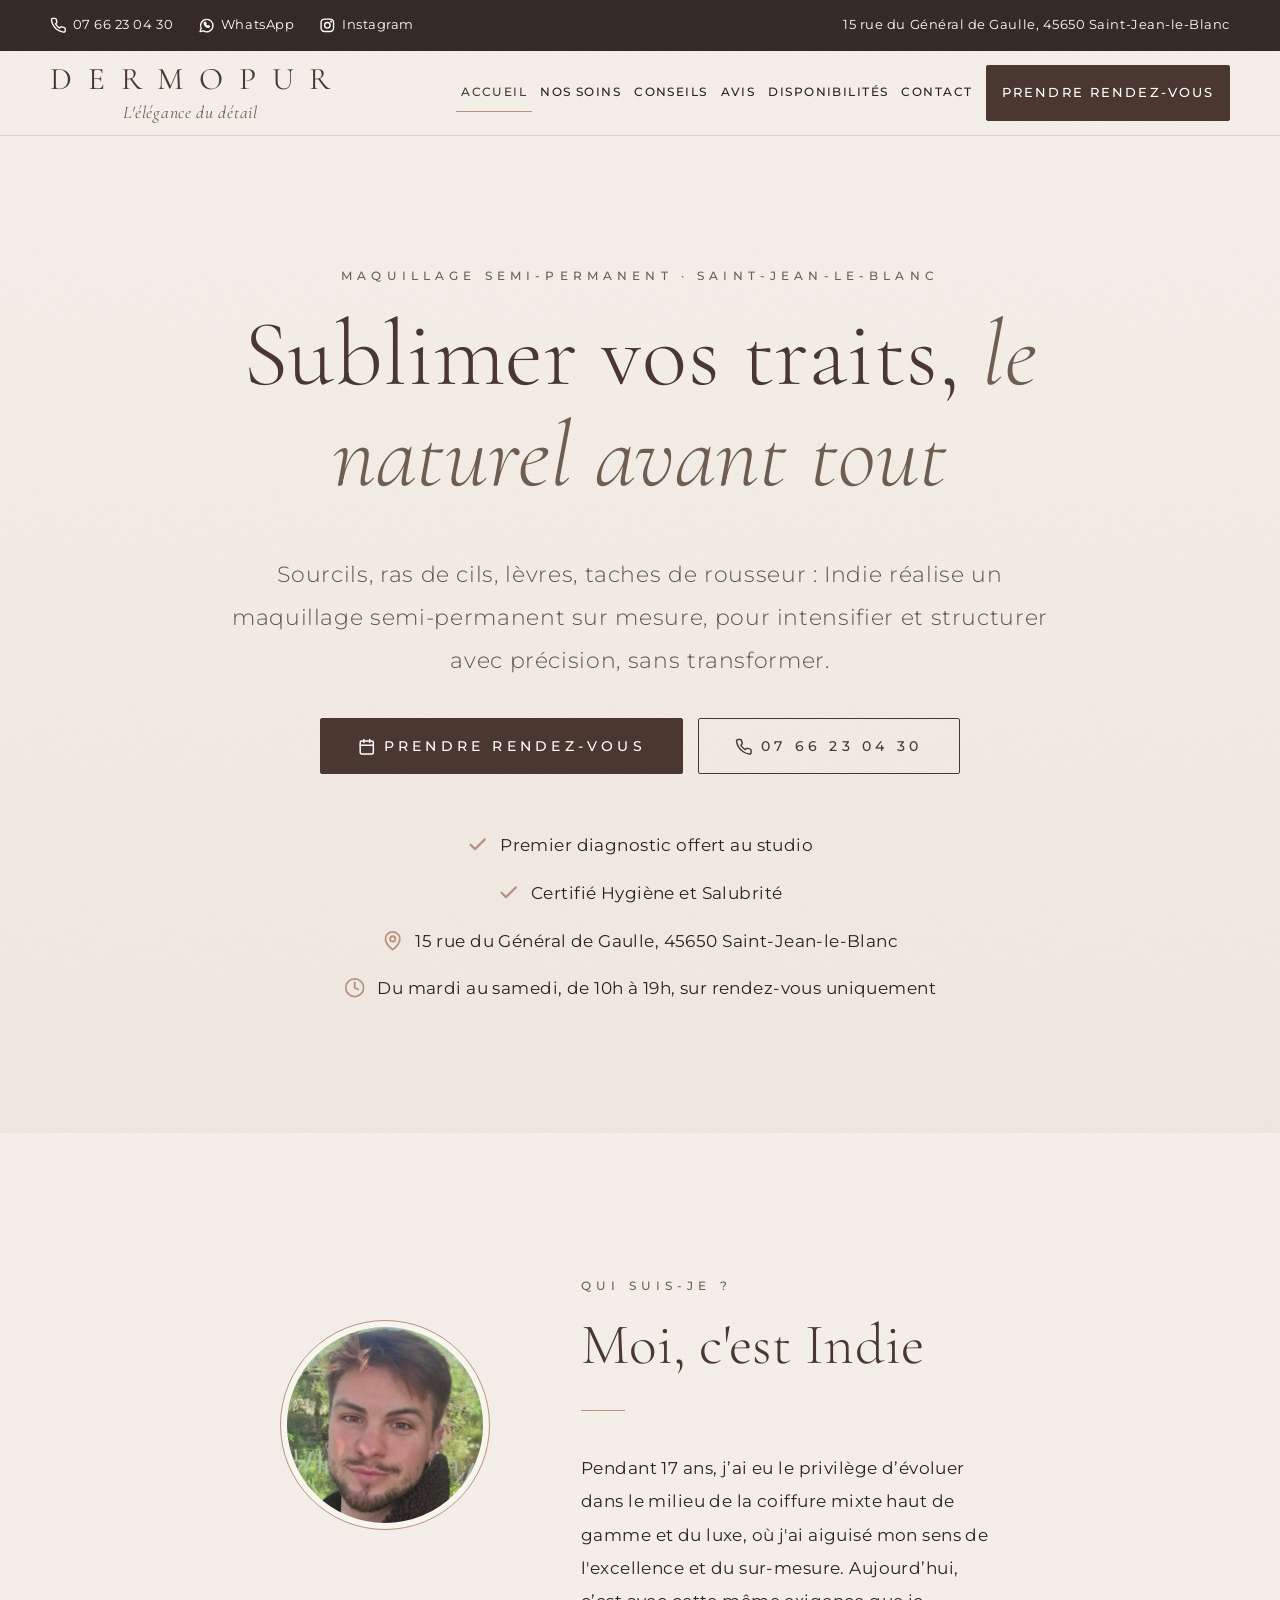
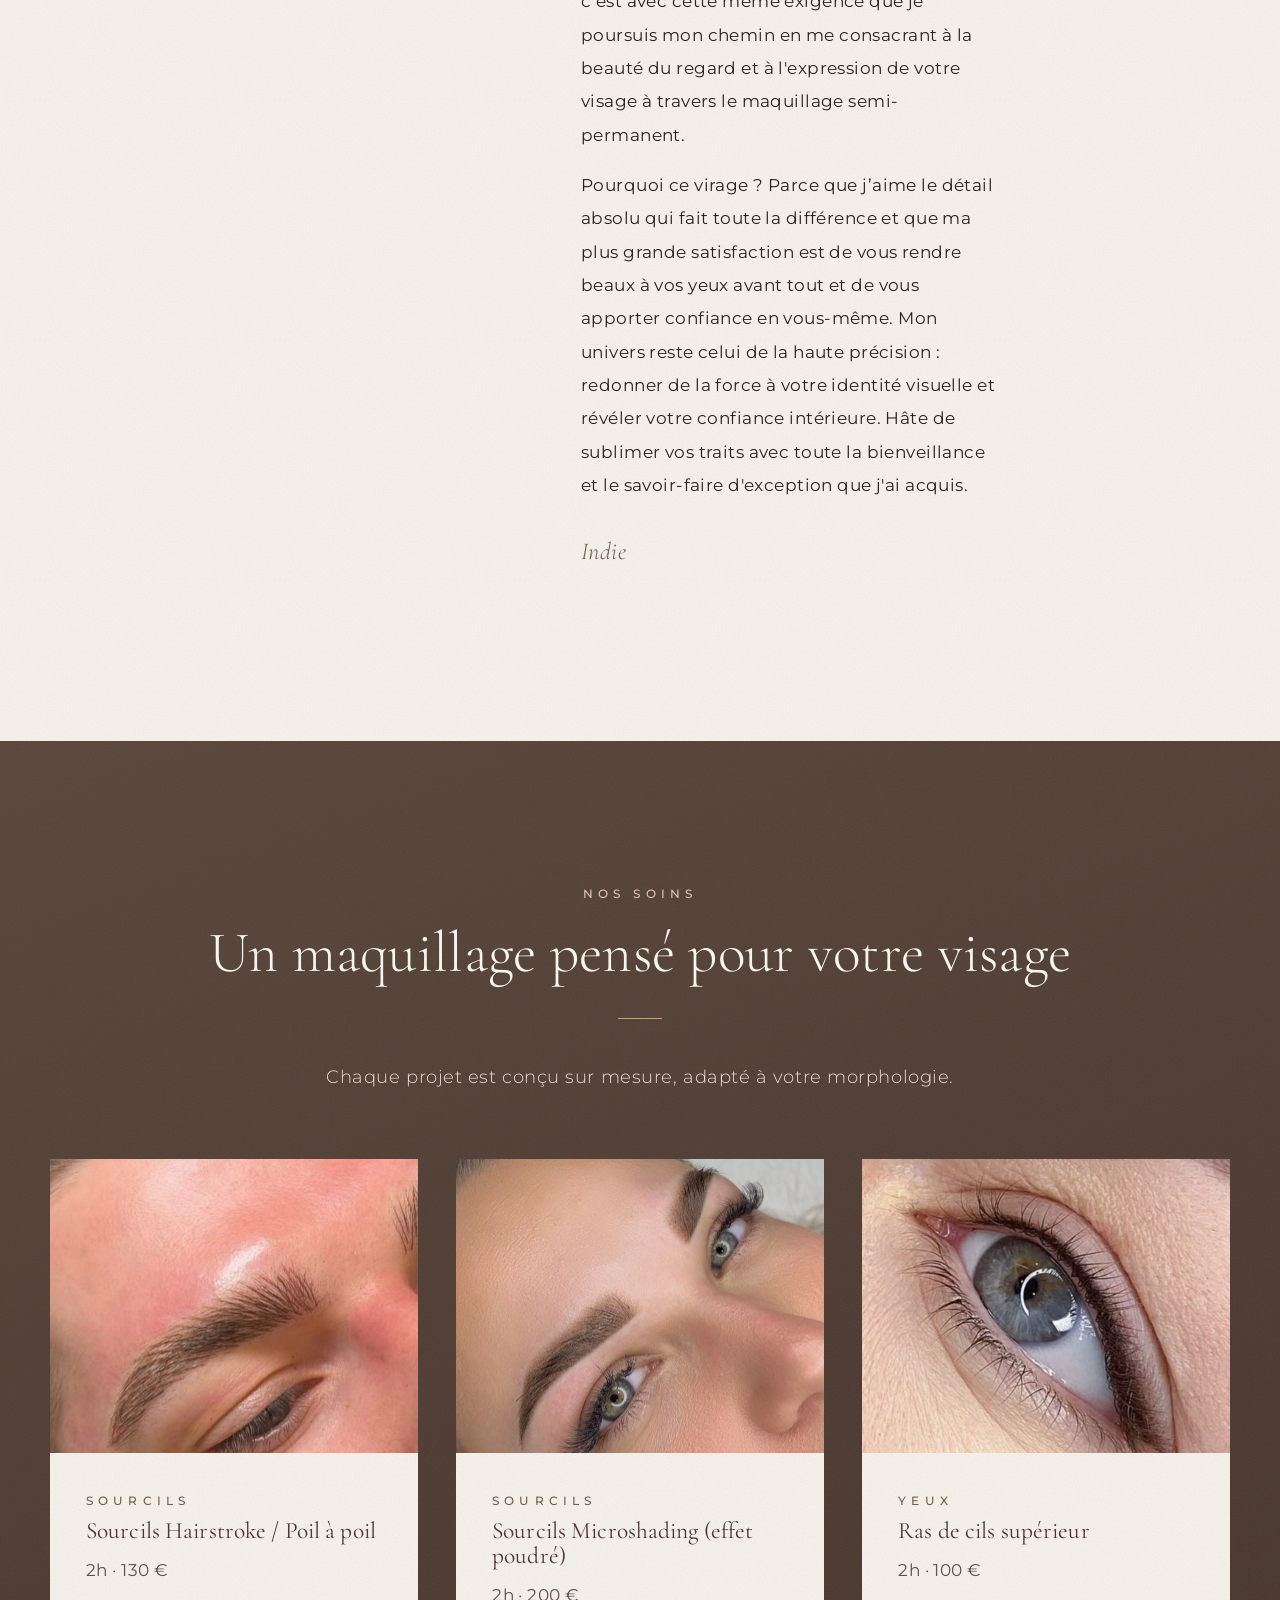
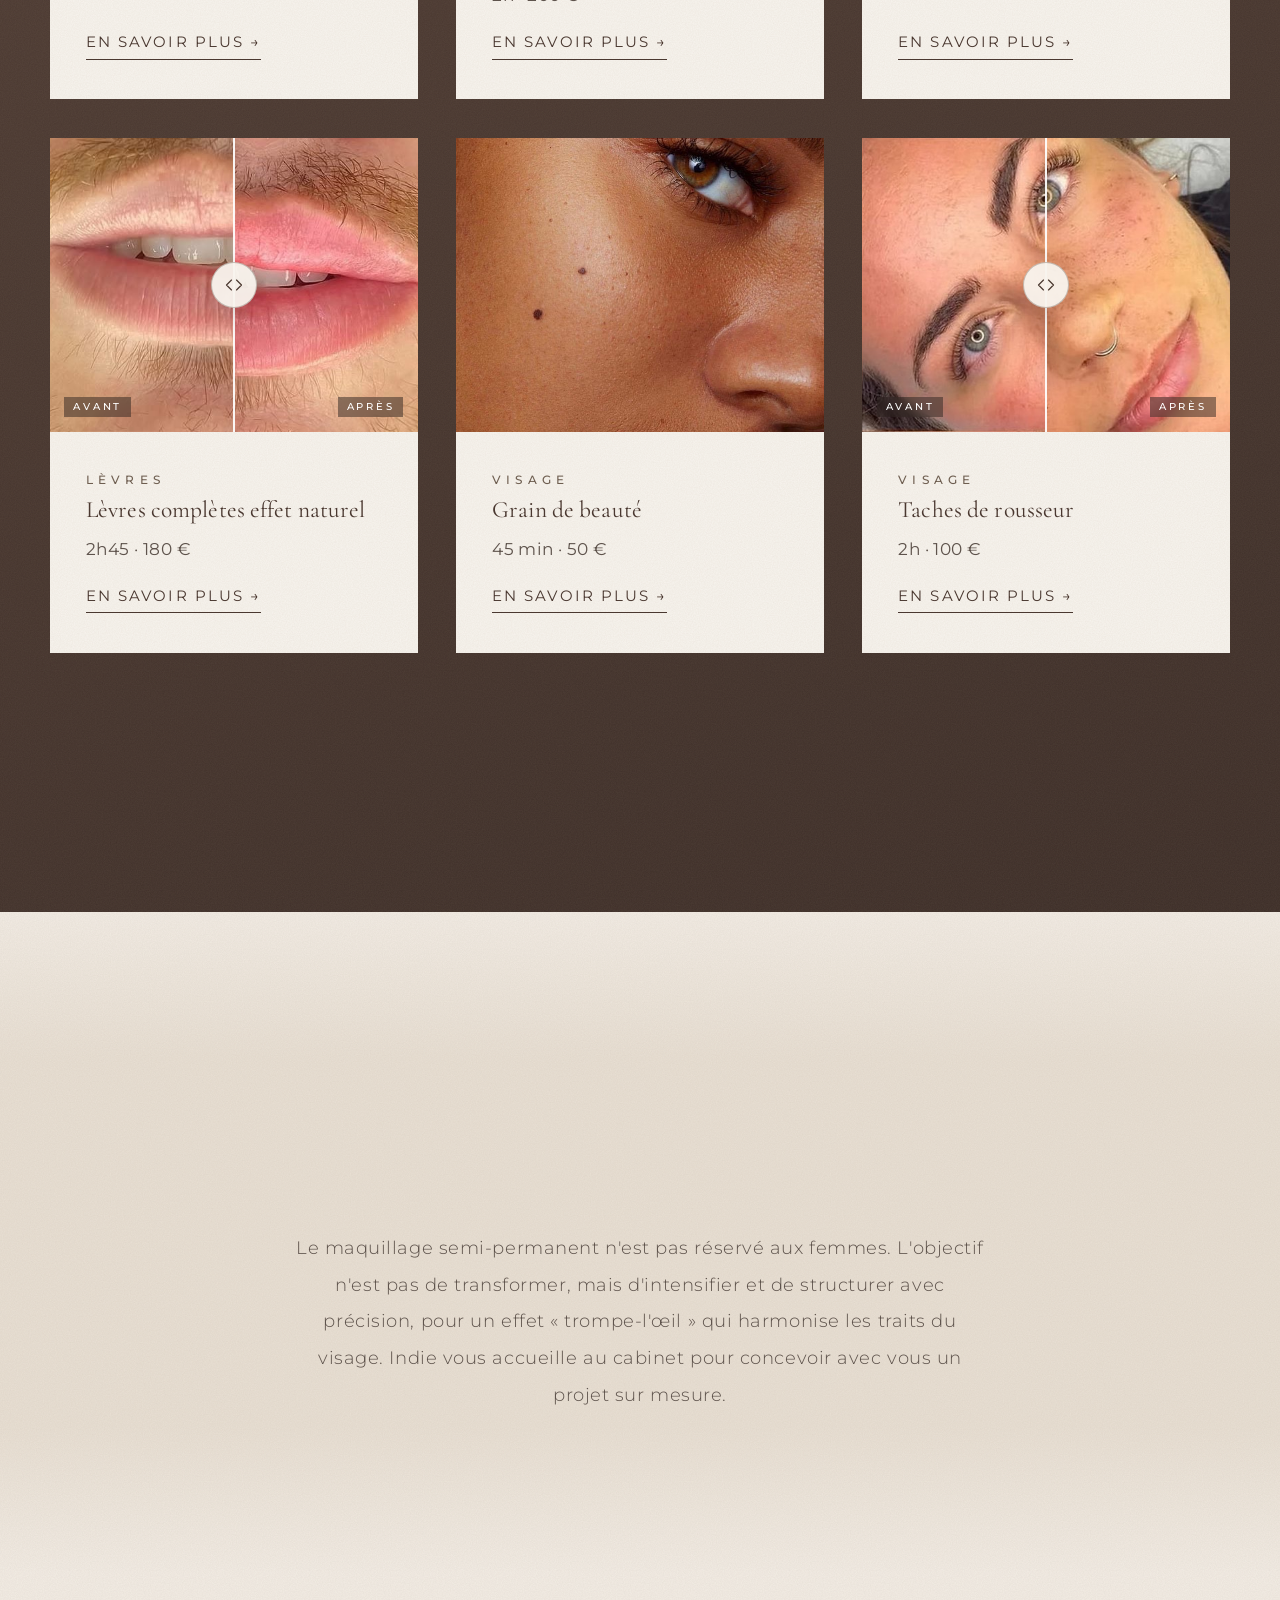
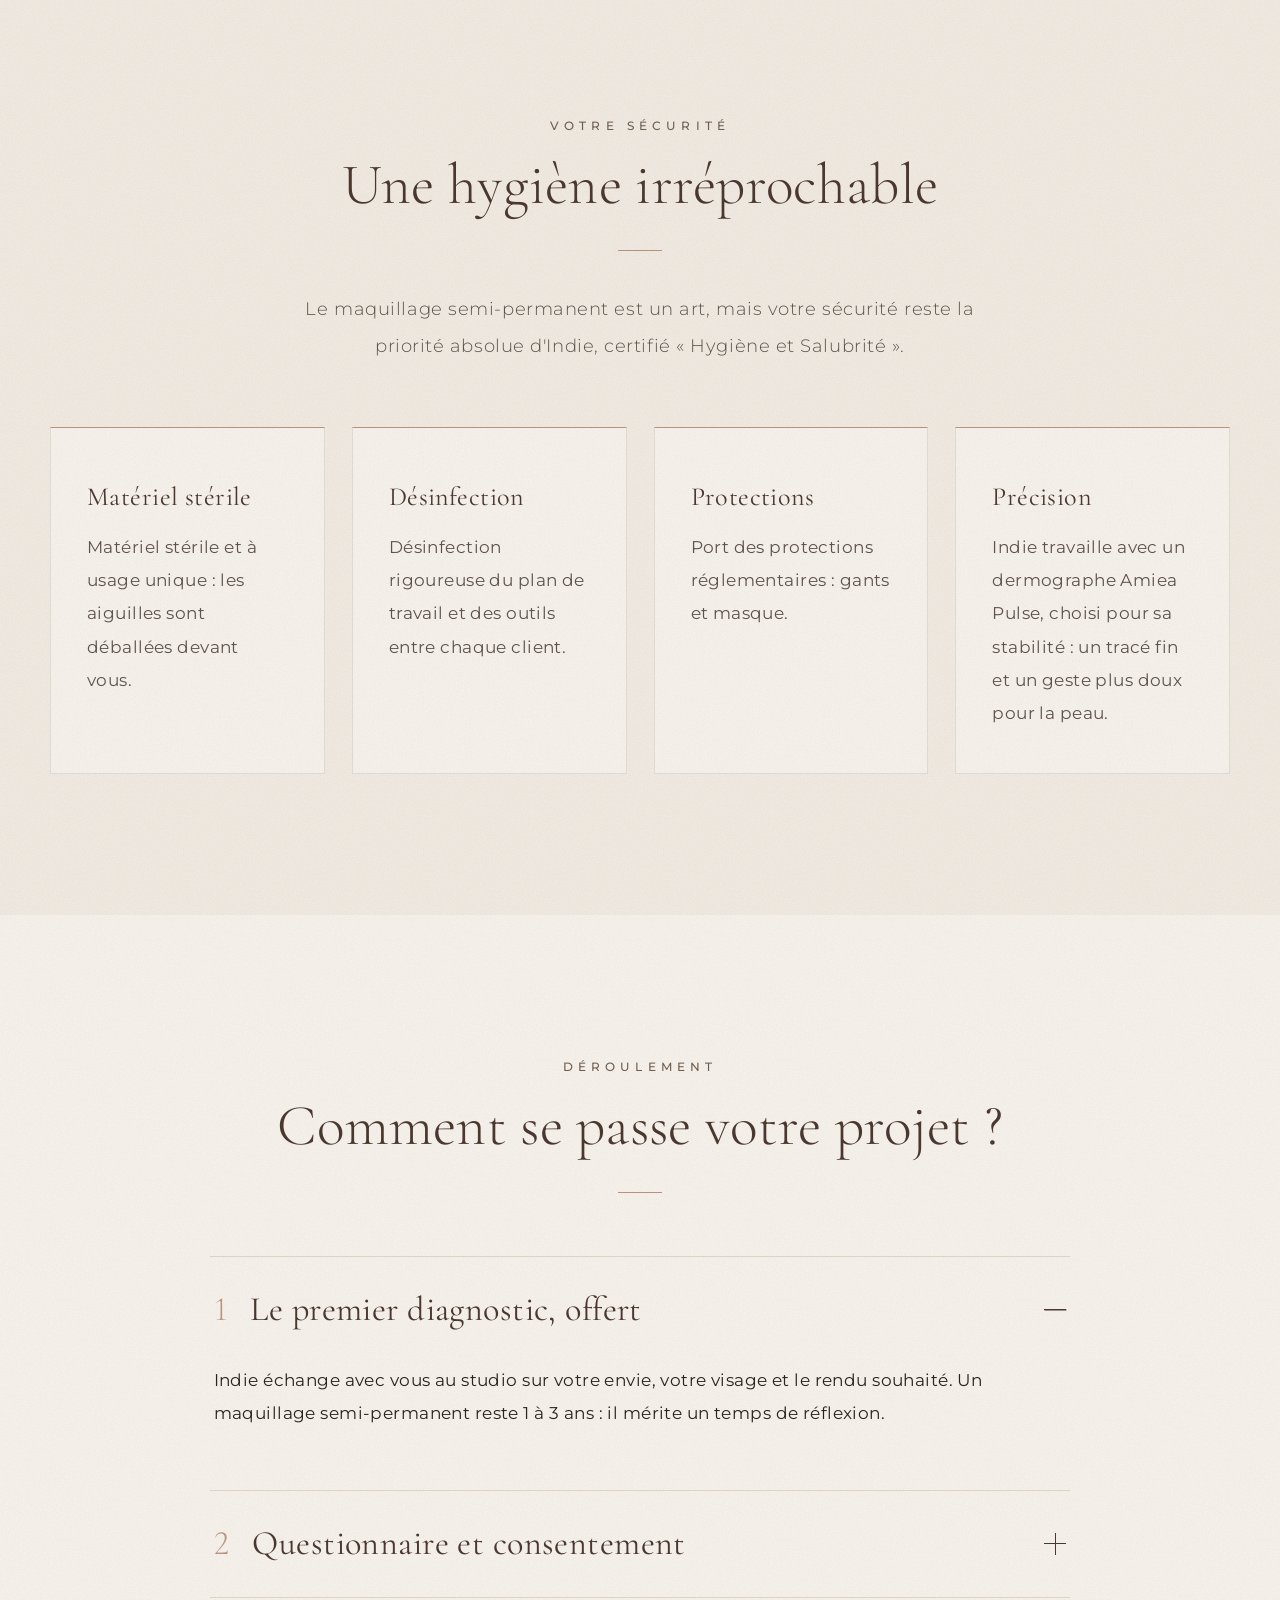
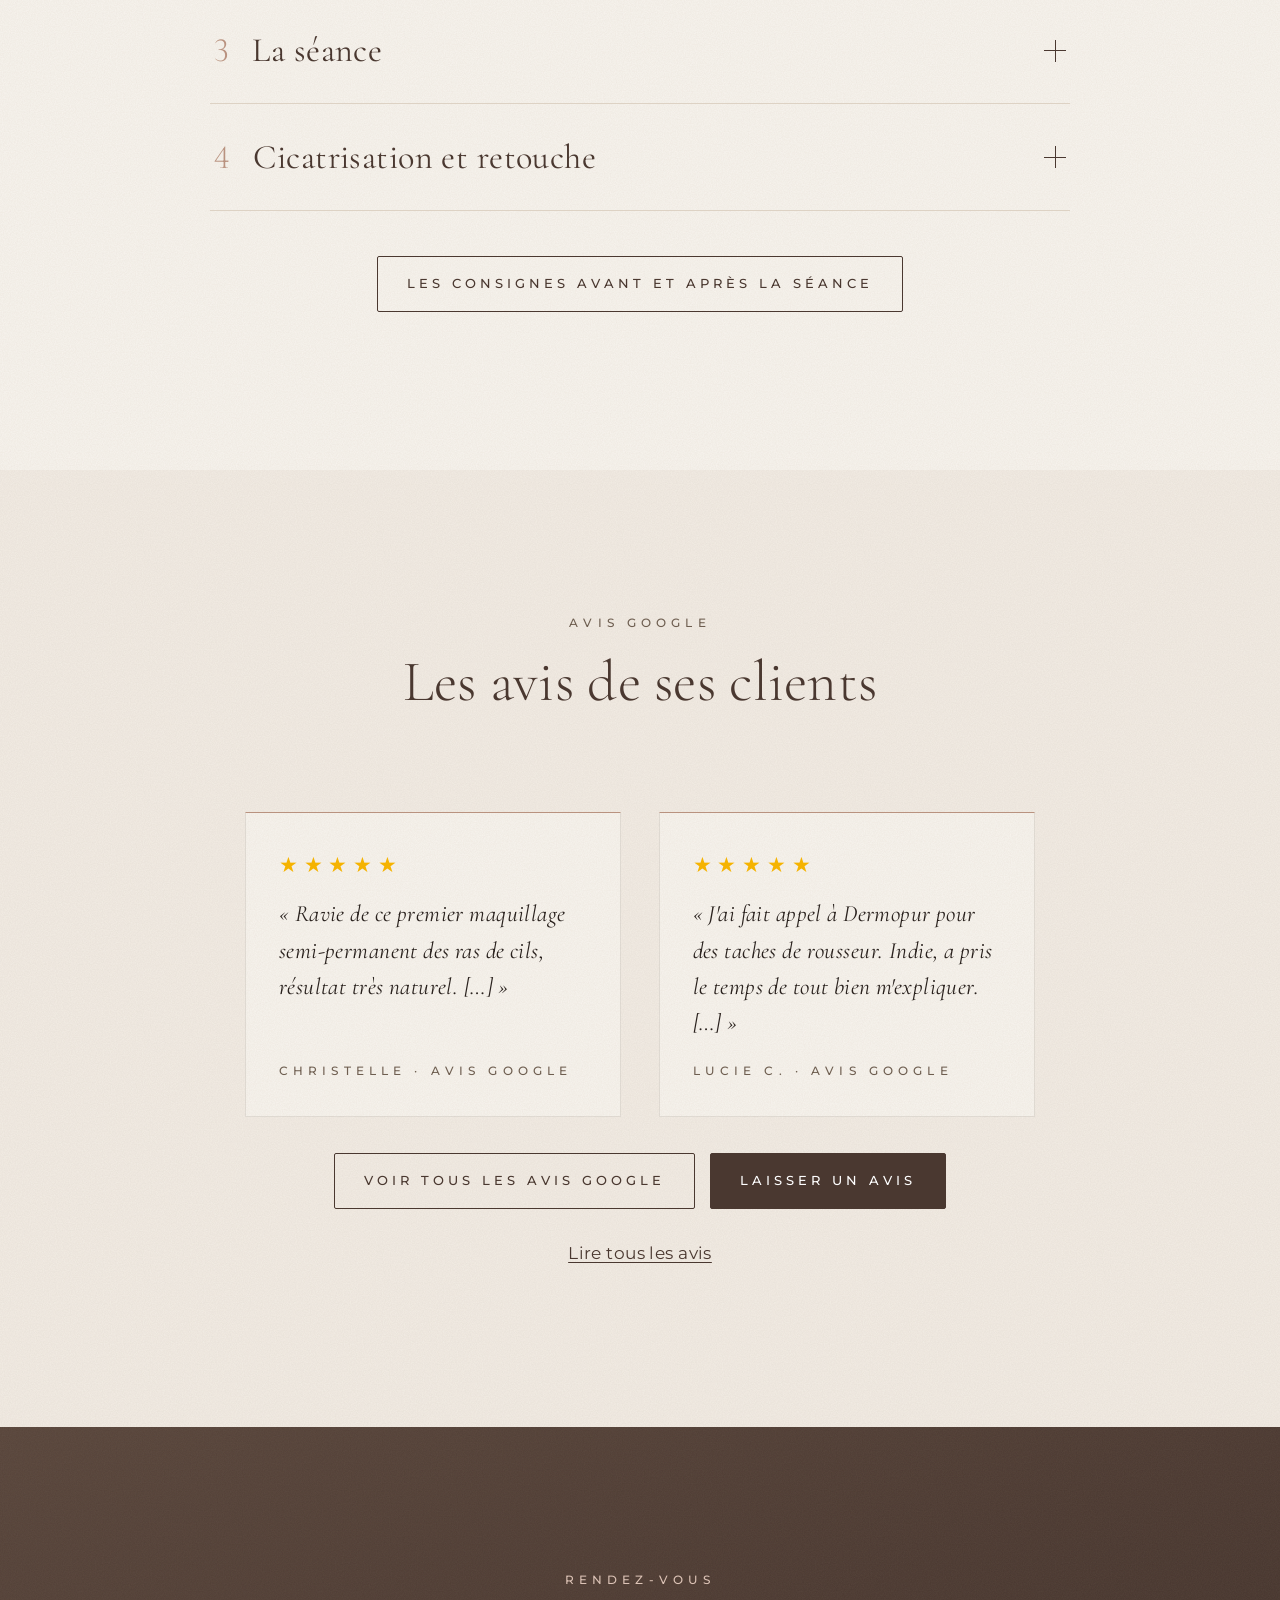
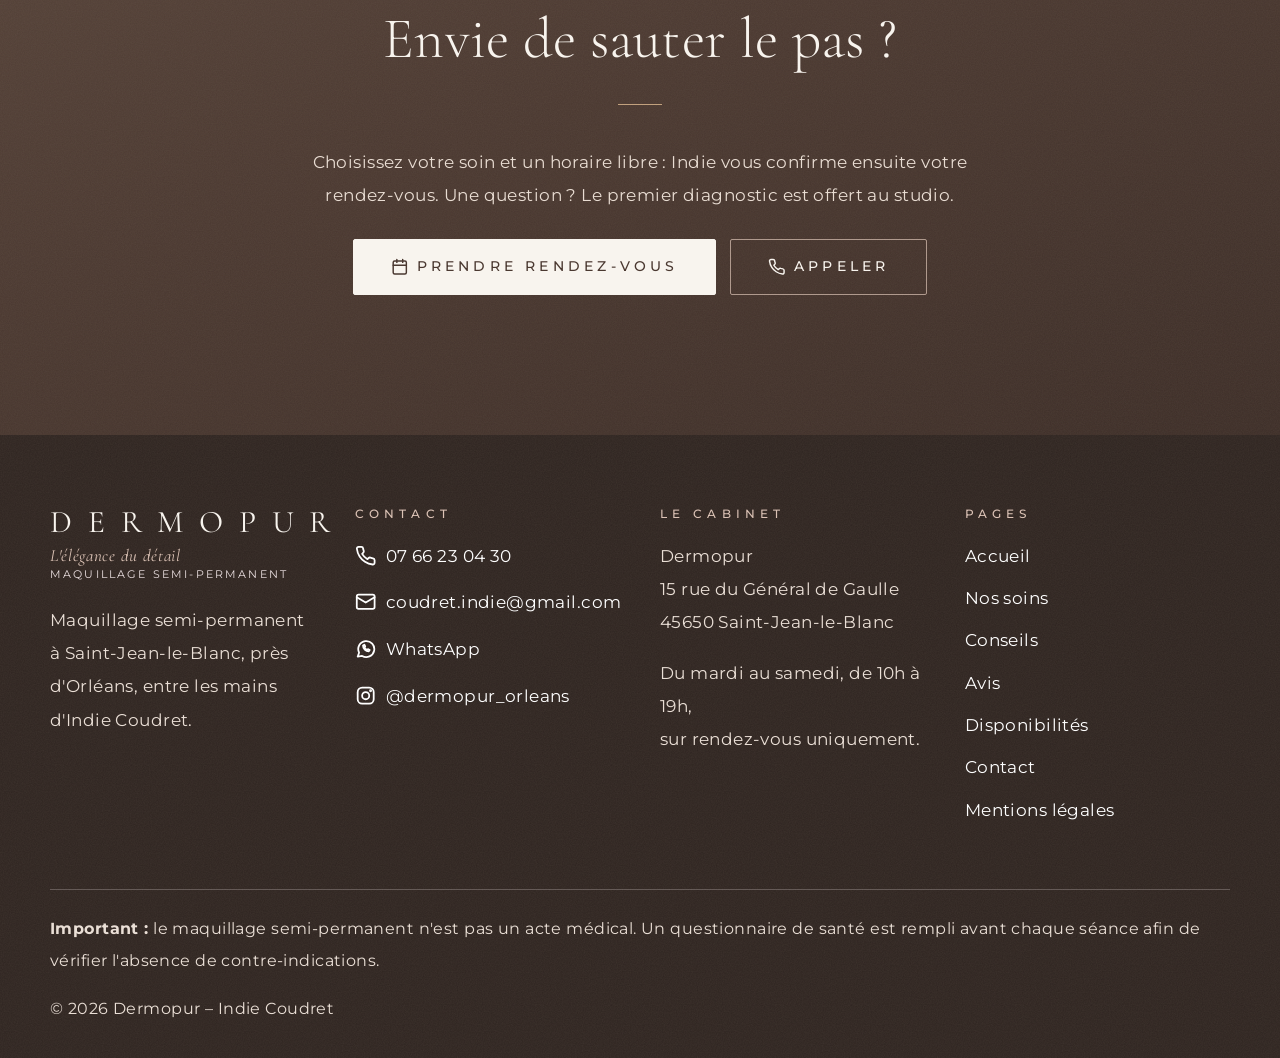
==== commit c828e154: "Curseur avant/après dans les soins lèvres et taches de rousseur - Les photos fixes des lèvres et des" ====
--- a/index.html
+++ b/index.html
@@ -69,9 +69,9 @@
   <link rel="preconnect" href="https://fonts.googleapis.com">
   <link rel="preconnect" href="https://fonts.gstatic.com" crossorigin>
   <link href="https://fonts.googleapis.com/css2?family=Cormorant+Garamond:ital,wght@0,300;0,400;0,500;1,300;1,400&family=Montserrat:wght@300;400;500&display=swap" rel="stylesheet">
-  <link rel="stylesheet" href="style.css?v=12">
-  <script>(function(){var r=document.documentElement;if(window.matchMedia&&matchMedia('(prefers-reduced-motion: reduce)').matches)return;r.classList.add('anim');window.SELECTEURS_REVEAL=".accueil__texte > *, .en-tete-page .conteneur > *, .section .centre > *, .section.appel .conteneur > *, .qui-suis-je > *, .carte, .prestation, .categorie-titre, .engagements li, .avis, .moyen, .accordeon, .avant-apres__module, .tableau-defile, .grille-contact > *, .section .encadre--info:not(.creneau-choisi)";setTimeout(function(){if(!r.getAttribute('data-anim-pret'))r.classList.remove('anim')},3500)})();</script>
-  <style>html.anim :is(.accueil__texte > *, .en-tete-page .conteneur > *, .section .centre > *, .section.appel .conteneur > *, .qui-suis-je > *, .carte, .prestation, .categorie-titre, .engagements li, .avis, .moyen, .accordeon, .avant-apres__module, .tableau-defile, .grille-contact > *, .section .encadre--info:not(.creneau-choisi)){transition:opacity 1.1s cubic-bezier(.22,.61,.36,1),transform 1.1s cubic-bezier(.22,.61,.36,1),box-shadow .5s,border-color .5s}html.anim :is(.accueil__texte > *, .en-tete-page .conteneur > *, .section .centre > *, .section.appel .conteneur > *, .qui-suis-je > *, .carte, .prestation, .categorie-titre, .engagements li, .avis, .moyen, .accordeon, .avant-apres__module, .tableau-defile, .grille-contact > *, .section .encadre--info:not(.creneau-choisi)):not(.vu){opacity:0;transform:translateY(18px)}</style>
+  <link rel="stylesheet" href="style.css?v=15">
+  <script>(function(){var r=document.documentElement;if(window.matchMedia&&matchMedia('(prefers-reduced-motion: reduce)').matches)return;r.classList.add('anim');window.SELECTEURS_REVEAL=".accueil__texte > *, .en-tete-page .conteneur > *, .section .centre > *, .section.appel .conteneur > *, .qui-suis-je > *, .carte, .prestation, .categorie-titre, .engagements li, .avis, .moyen, .accordeon, .tableau-defile, .grille-contact > *, .section .encadre--info:not(.creneau-choisi)";setTimeout(function(){if(!r.getAttribute('data-anim-pret'))r.classList.remove('anim')},3500)})();</script>
+  <style>html.anim :is(.accueil__texte > *, .en-tete-page .conteneur > *, .section .centre > *, .section.appel .conteneur > *, .qui-suis-je > *, .carte, .prestation, .categorie-titre, .engagements li, .avis, .moyen, .accordeon, .tableau-defile, .grille-contact > *, .section .encadre--info:not(.creneau-choisi)){transition:opacity 1.1s cubic-bezier(.22,.61,.36,1),transform 1.1s cubic-bezier(.22,.61,.36,1),box-shadow .5s,border-color .5s}html.anim :is(.accueil__texte > *, .en-tete-page .conteneur > *, .section .centre > *, .section.appel .conteneur > *, .qui-suis-je > *, .carte, .prestation, .categorie-titre, .engagements li, .avis, .moyen, .accordeon, .tableau-defile, .grille-contact > *, .section .encadre--info:not(.creneau-choisi)):not(.vu){opacity:0;transform:translateY(18px)}</style>
 </head>
 <body>
   <a class="lien-evitement" href="#contenu">Aller directement au contenu</a>
@@ -153,18 +153,6 @@
       </div>
     </section>
 
-    <section class="section section--ivoire" id="avant-apres" hidden>
-      <div class="conteneur">
-        <div class="centre">
-          <p class="surtitre">Avant / Après</p>
-          <h2>Voir la différence</h2>
-          <span class="filet"></span>
-          <p class="intro">Faites glisser le curseur pour comparer l'avant et l'après.</p>
-        </div>
-        <div class="avant-apres" id="avant-apres-liste"></div>
-      </div>
-    </section>
-
     <section class="section section--poudre">
       <div class="conteneur etroit centre">
         <p class="surtitre">Pour tous</p>
@@ -199,10 +187,10 @@
           <span class="filet"></span>
         </div>
         <div class="accordeons">
-          <details class="accordeon" open><summary><span class="accordeon__titre"><span class="accordeon__num">01</span>Le premier diagnostic, offert</span><span class="accordeon__signe" aria-hidden="true"></span></summary><div class="accordeon__contenu"><div class="accordeon__corps"><p>Indie échange avec vous au studio sur votre envie, votre visage et le rendu souhaité. Un maquillage semi-permanent reste 1 à 3 ans : il mérite un temps de réflexion.</p></div></div></details>
-          <details class="accordeon"><summary><span class="accordeon__titre"><span class="accordeon__num">02</span>Questionnaire et consentement</span><span class="accordeon__signe" aria-hidden="true"></span></summary><div class="accordeon__contenu"><div class="accordeon__corps"><p>Le questionnaire de santé vérifie l'absence de contre-indications. Le consentement éclairé vous explique la séance, la cicatrisation et la tenue.</p></div></div></details>
-          <details class="accordeon"><summary><span class="accordeon__titre"><span class="accordeon__num">03</span>La séance</span><span class="accordeon__signe" aria-hidden="true"></span></summary><div class="accordeon__contenu"><div class="accordeon__corps"><p>Le tracé et le pigment sont choisis ensemble. Comptez de 45 min à 2h45 selon le soin.</p></div></div></details>
-          <details class="accordeon"><summary><span class="accordeon__titre"><span class="accordeon__num">04</span>Cicatrisation et retouche</span><span class="accordeon__signe" aria-hidden="true"></span></summary><div class="accordeon__contenu"><div class="accordeon__corps"><p>La couleur s'adoucit d'environ 30 à 40 % en un mois. La retouche du mois suivant fixe le tout et perfectionne les détails.</p></div></div></details>
+          <details class="accordeon" open><summary><span class="accordeon__titre"><span class="accordeon__num">1</span>Le premier diagnostic, offert</span><span class="accordeon__signe" aria-hidden="true"></span></summary><div class="accordeon__contenu"><div class="accordeon__corps"><p>Indie échange avec vous au studio sur votre envie, votre visage et le rendu souhaité. Un maquillage semi-permanent reste 1 à 3 ans : il mérite un temps de réflexion.</p></div></div></details>
+          <details class="accordeon"><summary><span class="accordeon__titre"><span class="accordeon__num">2</span>Questionnaire et consentement</span><span class="accordeon__signe" aria-hidden="true"></span></summary><div class="accordeon__contenu"><div class="accordeon__corps"><p>Le questionnaire de santé vérifie l'absence de contre-indications. Le consentement éclairé vous explique la séance, la cicatrisation et la tenue.</p></div></div></details>
+          <details class="accordeon"><summary><span class="accordeon__titre"><span class="accordeon__num">3</span>La séance</span><span class="accordeon__signe" aria-hidden="true"></span></summary><div class="accordeon__contenu"><div class="accordeon__corps"><p>Le tracé et le pigment sont choisis ensemble. Comptez de 45 min à 2h45 selon le soin.</p></div></div></details>
+          <details class="accordeon"><summary><span class="accordeon__titre"><span class="accordeon__num">4</span>Cicatrisation et retouche</span><span class="accordeon__signe" aria-hidden="true"></span></summary><div class="accordeon__contenu"><div class="accordeon__corps"><p>La couleur s'adoucit d'environ 30 à 40 % en un mois. La retouche du mois suivant fixe le tout et perfectionne les détails.</p></div></div></details>
         </div>
         <p class="centre" style="margin-top:2.5rem"><a class="bouton" href="conseils.html">Les consignes avant et après la séance</a></p>
       </div>
@@ -284,7 +272,6 @@
 
   <script src="mes-contenus/prestations-et-tarifs.js"></script>
   <script src="mes-contenus/avis.js"></script>
-  <script src="mes-contenus/avant-apres.js"></script>
-  <script src="site.js?v=12"></script>
+  <script src="site.js?v=15"></script>
 </body>
 </html>
--- a/style.css
+++ b/style.css
@@ -618,9 +618,7 @@
 .accordeon__corps .chrono { margin-top: .5rem; }
 .accordeon__corps .liste-soin { margin-bottom: 0; }
 
-/* ---- Module avant / après : curseur à faire glisser ---- */
-.avant-apres { display: grid; gap: clamp(2.5rem, 5vw, 4rem); grid-template-columns: repeat(auto-fit, minmax(min(100%, 440px), 1fr)); margin-top: 4rem; }
-.avant-apres__module { margin: 0; }
+/* ---- Curseur avant / après (cartes et fiches des soins) ---- */
 .aa-cadre { position: relative; overflow: hidden; aspect-ratio: var(--ratio, 4 / 3); background: var(--pierre); border: 1px solid rgba(110, 94, 80, .14); cursor: ew-resize; touch-action: pan-y; user-select: none; -webkit-user-select: none; }
 .aa-cadre img { position: absolute; inset: 0; width: 100%; height: 100%; object-fit: cover; pointer-events: none; -webkit-user-drag: none; }
 .aa-avant { clip-path: inset(0 calc(100% - var(--pos, 50%)) 0 0); }
@@ -634,7 +632,6 @@
 .aa-etiquette--apres { right: 1rem; }
 .aa-curseur { position: absolute; inset: 0; width: 100%; height: 100%; margin: 0; opacity: 0; pointer-events: none; }
 .aa-cadre:focus-within { outline: 1px solid var(--cacao); outline-offset: 5px; }
-.avant-apres__module figcaption { text-align: center; margin-top: 1.3rem; font-family: var(--titres); font-size: 1.6rem; color: var(--cacao); }
 
 /* ---- Menu : six onglets ---- */
 @media (min-width: 1260px) and (max-width: 1379px) {
@@ -643,3 +640,25 @@
   .menu__rdv { letter-spacing: .16em; padding: .85em 1.1em; }
 }
 @media (prefers-reduced-motion: reduce) { .carte__photo img, .prestation__photo img, .portrait-petit img { transition: none; } .carte:hover .carte__photo img, .prestation:hover .prestation__photo img, .portrait-petit:hover img { transform: none; } }
+
+/* ---- Curseur dans les cartes et les fiches : mêmes proportions que les photos ---- */
+.carte__photo, .carte__photo.aa-cadre { aspect-ratio: 5 / 4; }
+.carte__photo.aa-cadre { border: 0; }
+.prestation__photo.aa-cadre { aspect-ratio: 4 / 5; border: 0; }
+@media (min-width: 900px) { .prestation__photo.aa-cadre { aspect-ratio: auto; min-height: 420px; } }
+.carte__photo.aa-cadre .aa-bouton { width: 46px; height: 46px; margin: -23px 0 0 -23px; }
+.carte__photo.aa-cadre .aa-bouton svg { width: 20px; height: 20px; }
+.carte__photo.aa-cadre .aa-etiquette { bottom: .8rem; font-size: .55rem; padding: .55em .9em; letter-spacing: .28em; }
+.carte__photo.aa-cadre .aa-etiquette--avant { left: .8rem; }
+.carte__photo.aa-cadre .aa-etiquette--apres { right: .8rem; }
+.carte:hover .aa-cadre img, .prestation:hover .aa-cadre img { transform: none; }
+/* numéros du déroulement : chiffres simples (1, 2, 3, 4) */
+.accordeon__num { font-variant-numeric: lining-nums; font-feature-settings: "lnum"; }
+
+/* ---- Fiches avec curseur : grand curseur pleine largeur, photos entières ---- */
+.prestation--curseur .prestation__photo.aa-cadre { aspect-ratio: 4 / 3; min-height: 0; }
+@media (min-width: 900px) {
+  .prestation--curseur { grid-template-columns: 1fr; }
+  .prestation--curseur .prestation__photo.aa-cadre { aspect-ratio: auto; height: clamp(340px, 46vw, 560px); }
+  .prestation--curseur .prestation__texte { padding: 3rem 3.6rem 3.4rem; }
+}
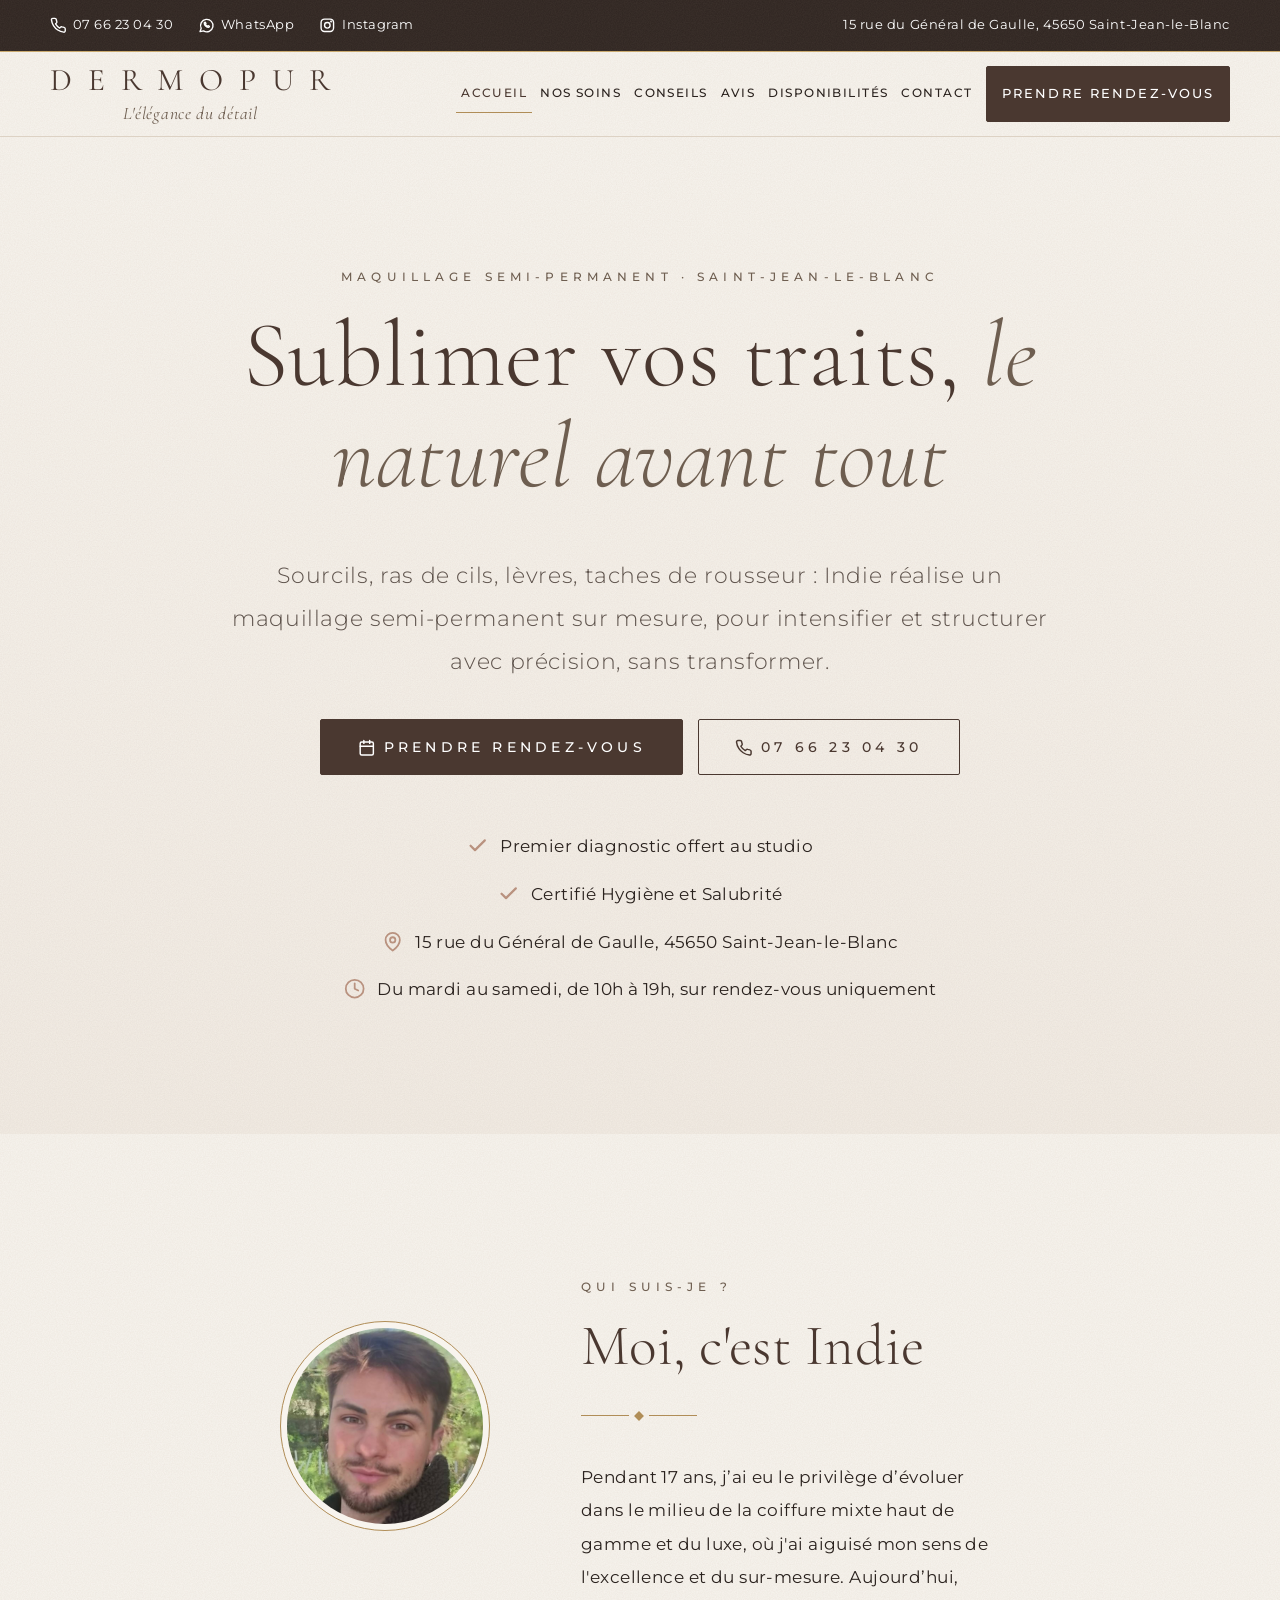
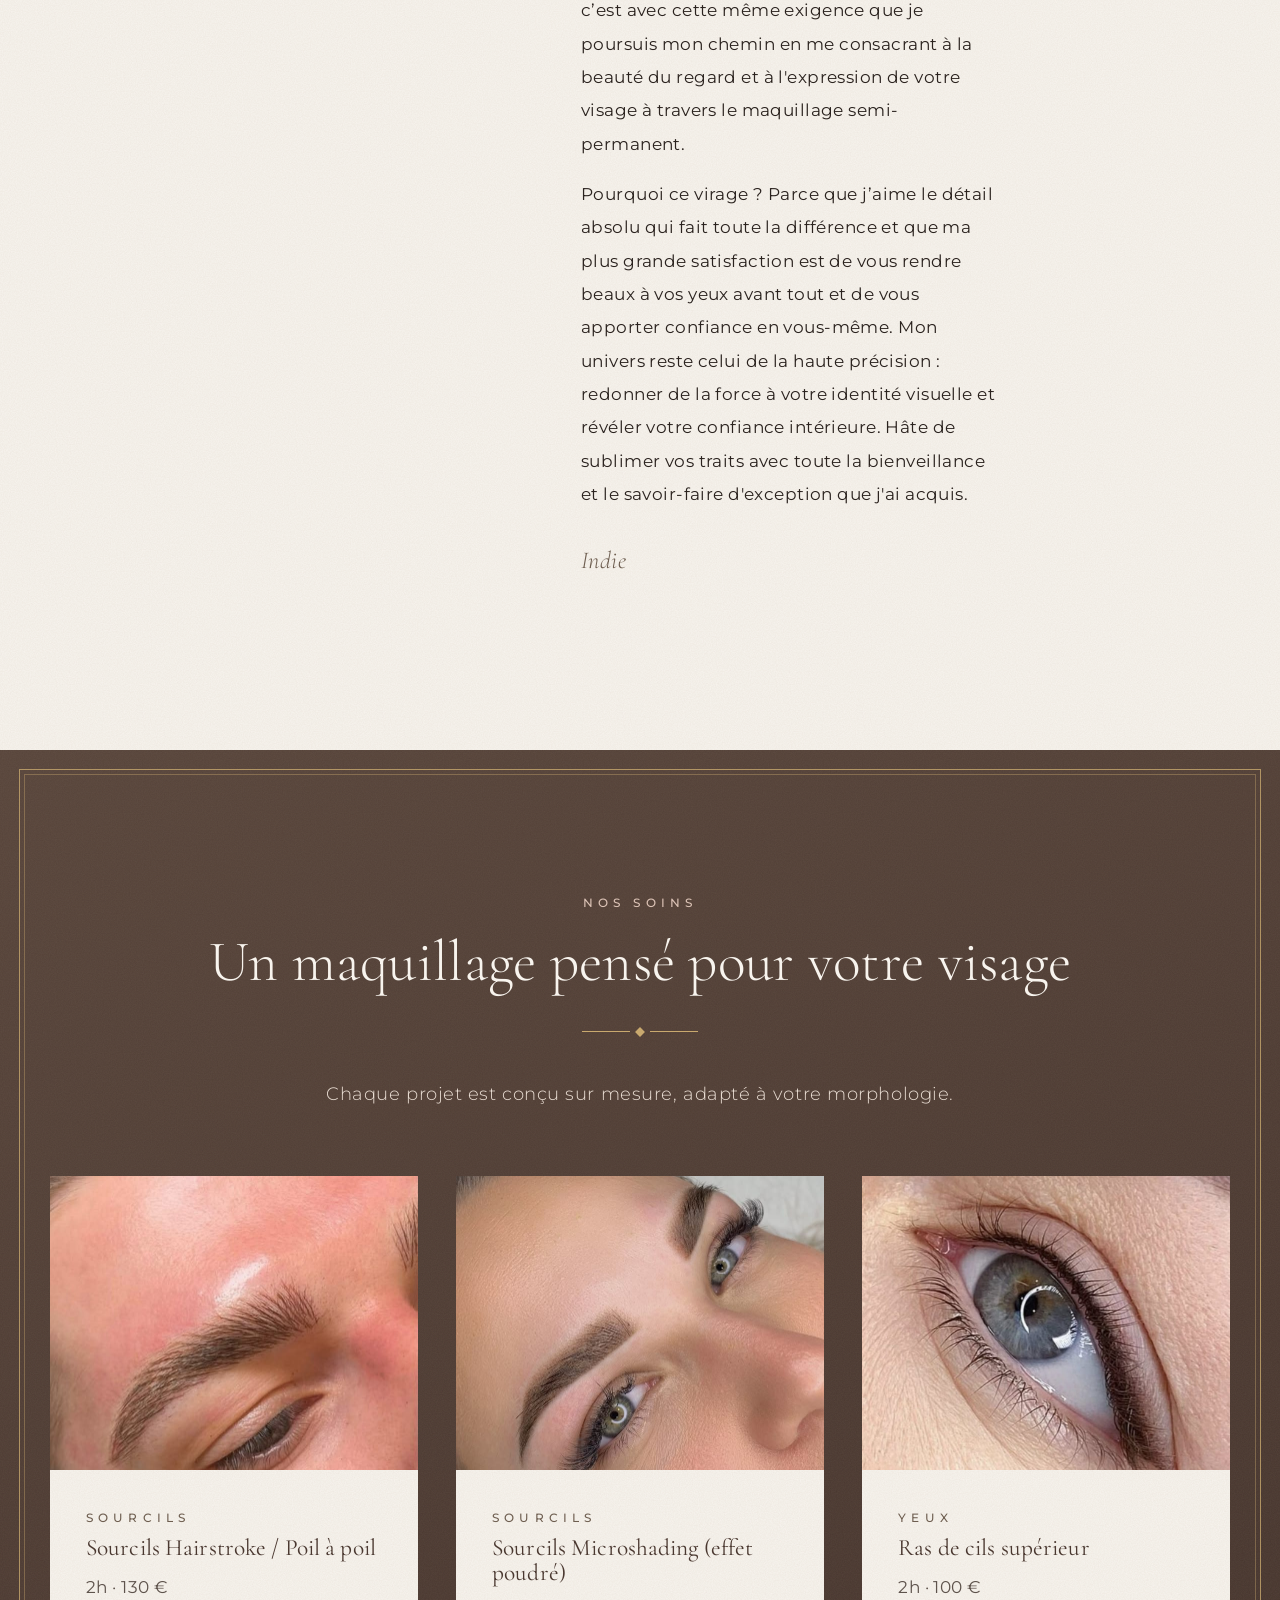
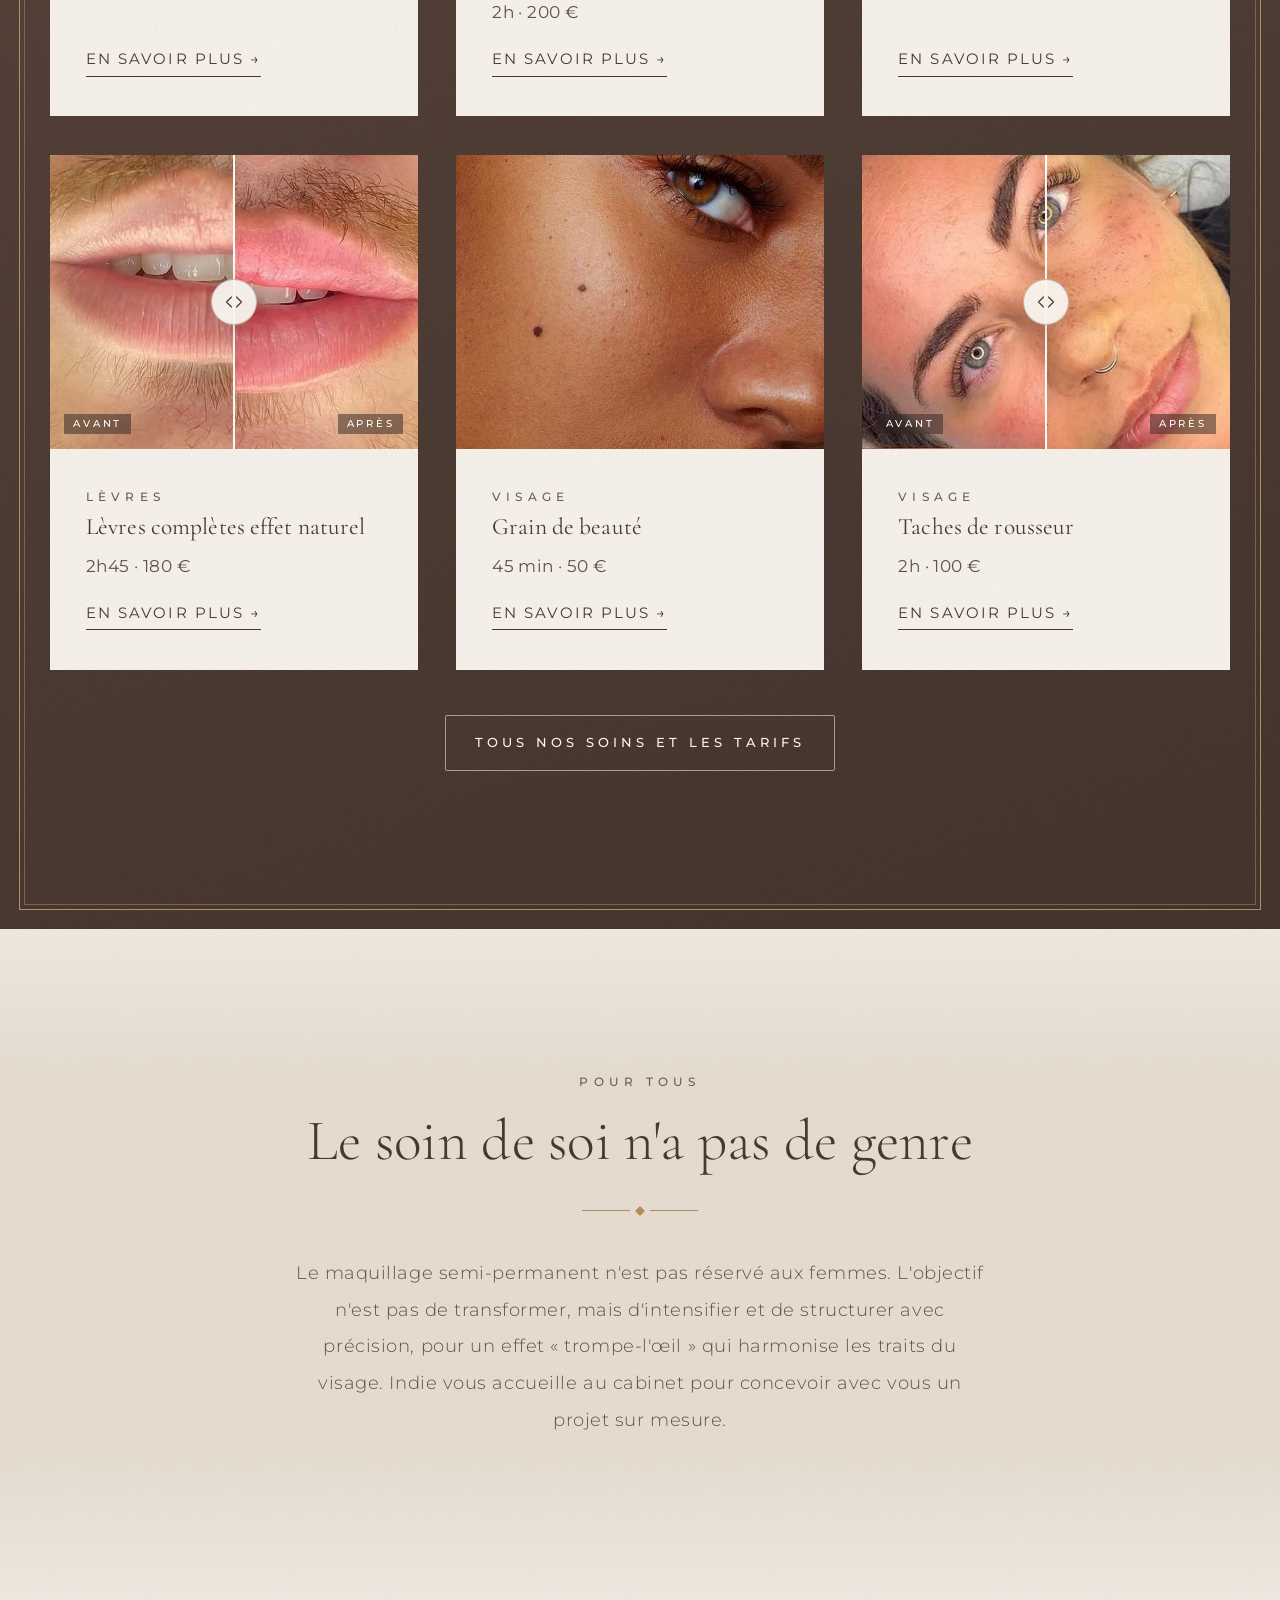
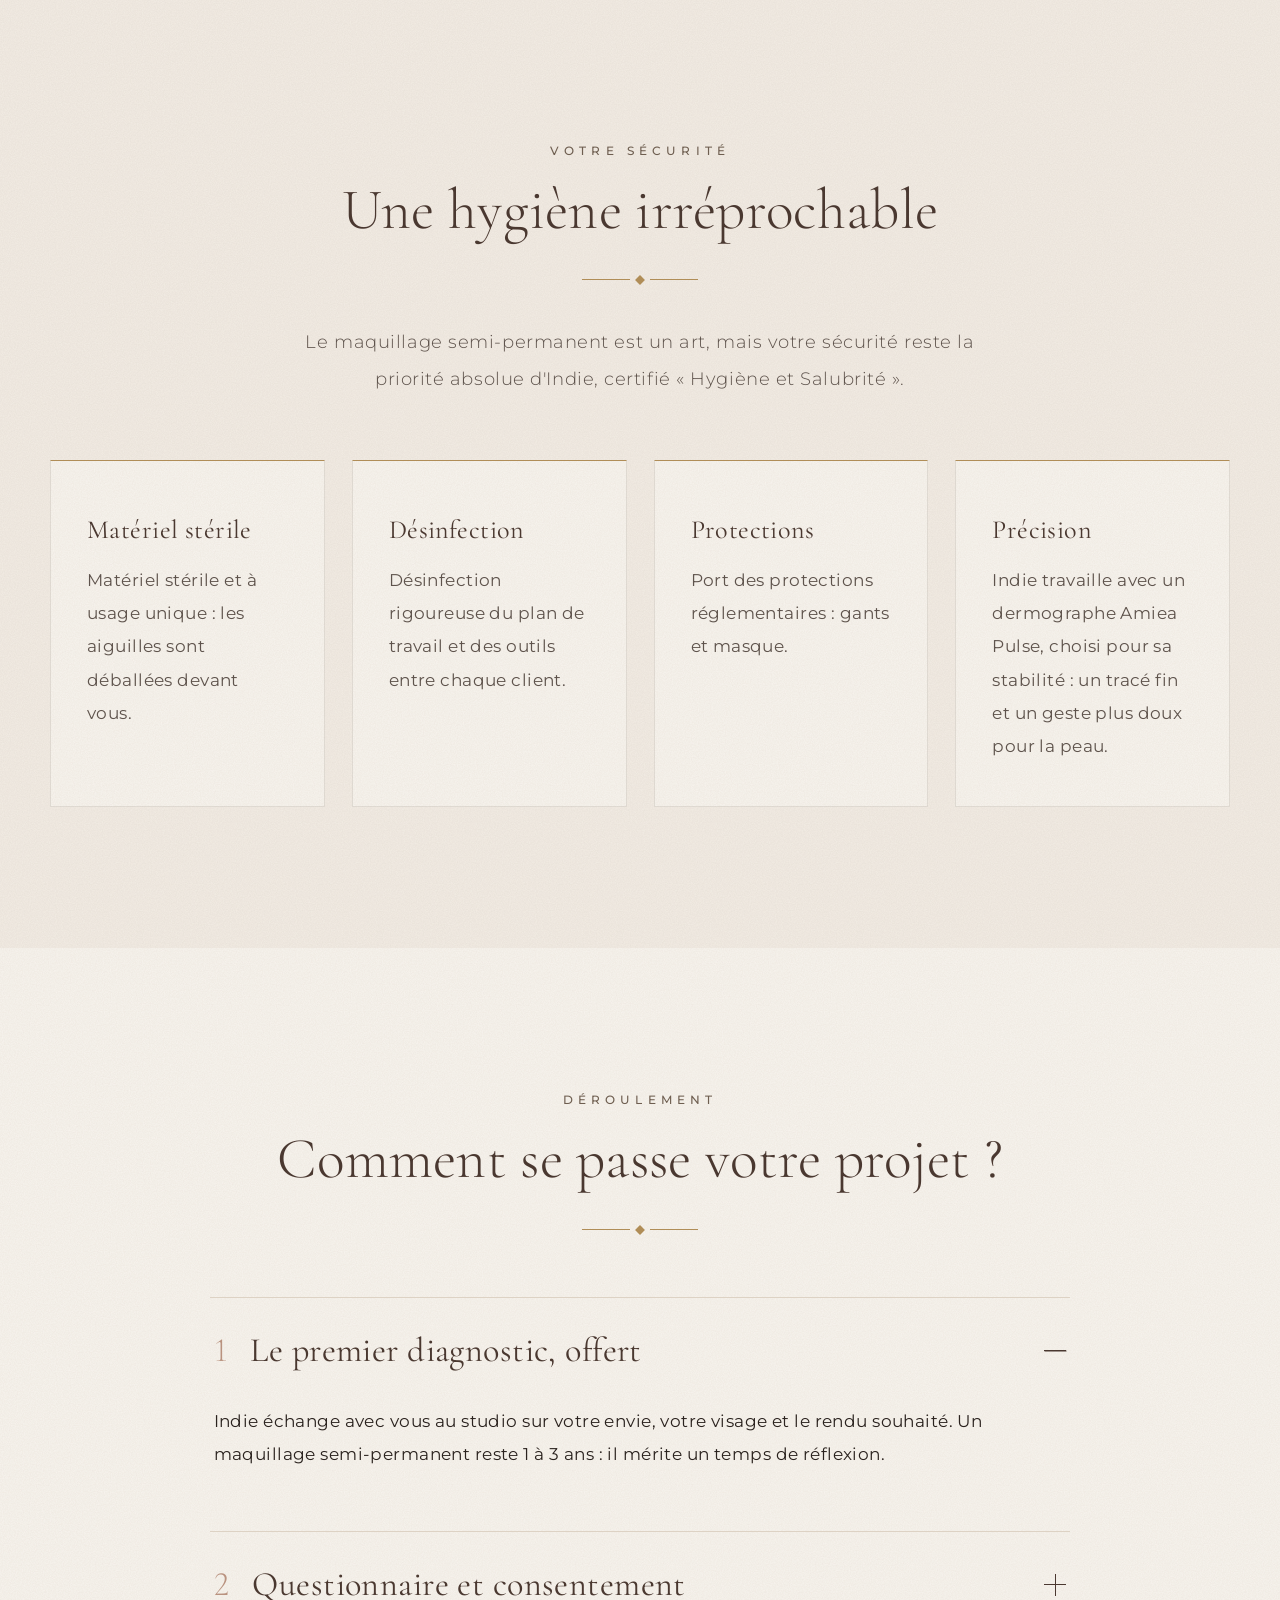
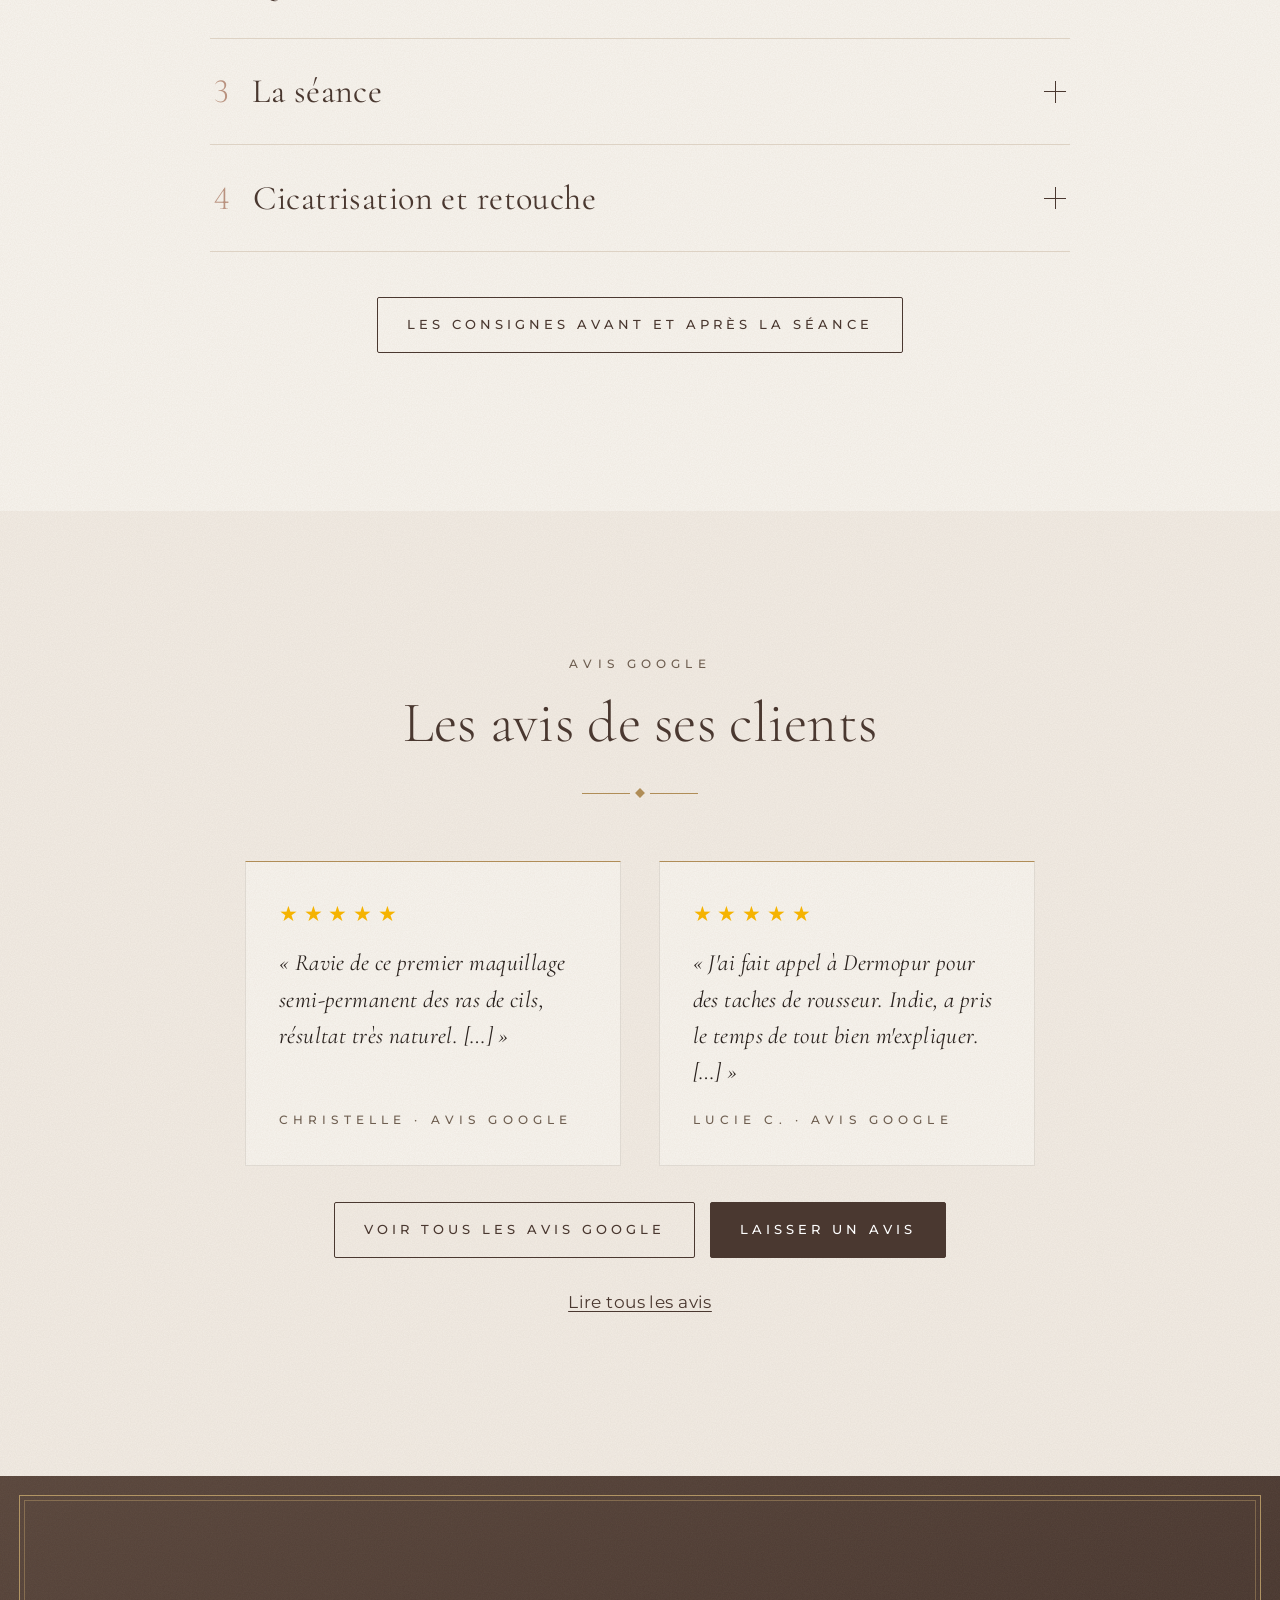
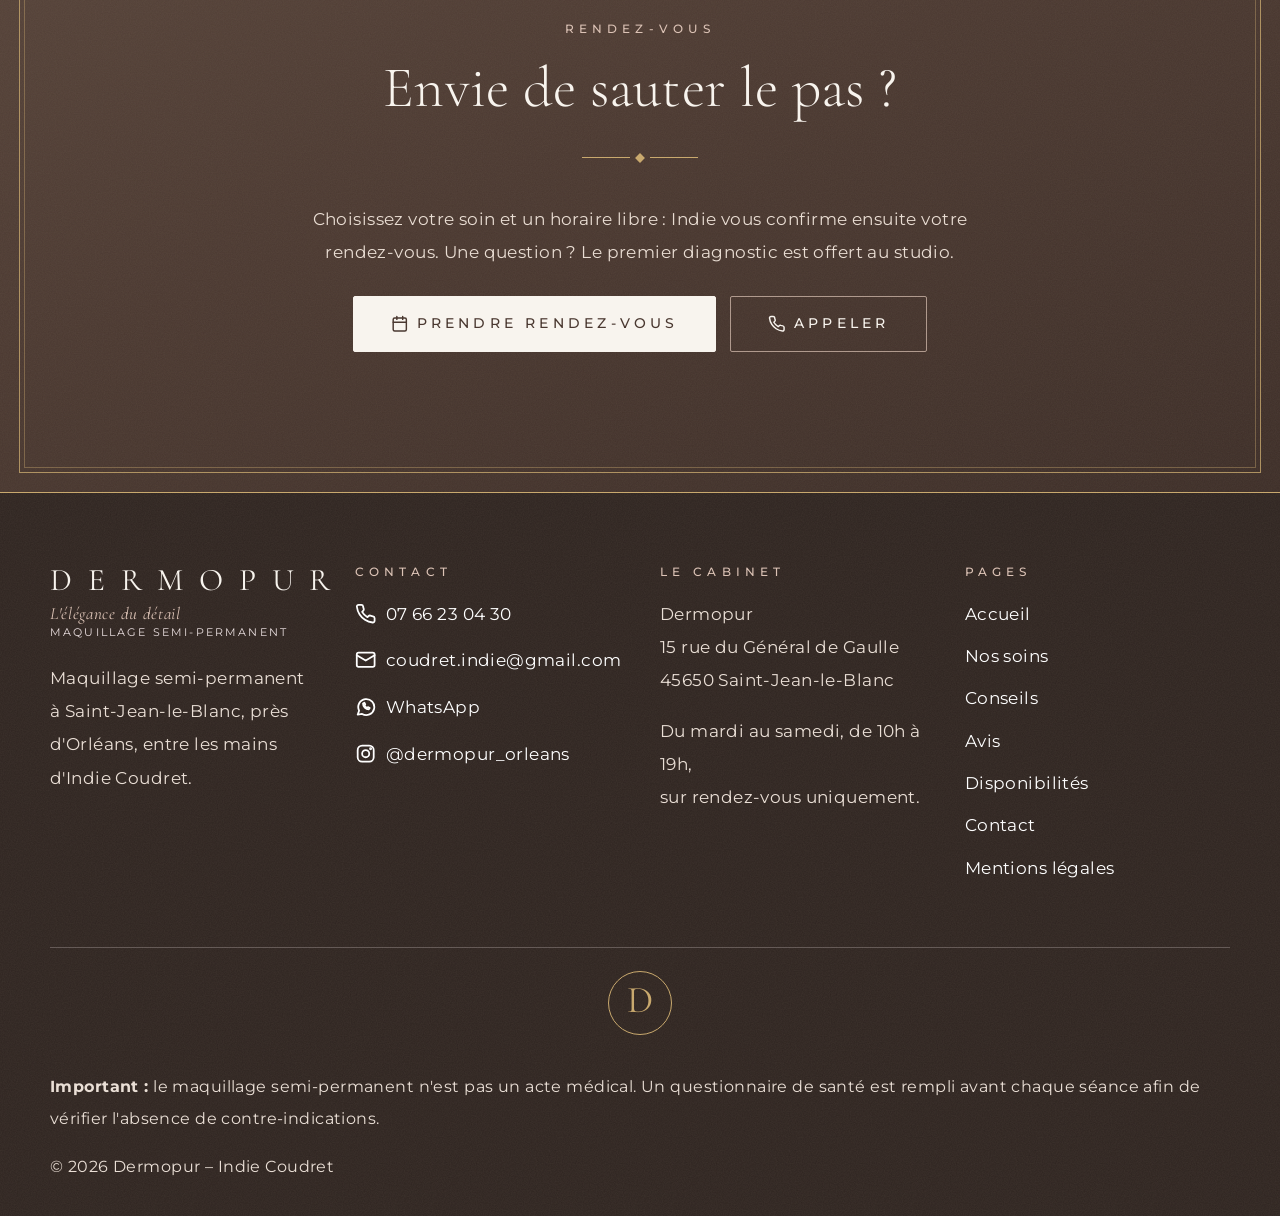
==== commit 79183d7b: "Touches dorées de la carte de visite reprises sur le site - Filet ornemental à losange sous les titr" ====
--- a/index.html
+++ b/index.html
@@ -69,7 +69,7 @@
   <link rel="preconnect" href="https://fonts.googleapis.com">
   <link rel="preconnect" href="https://fonts.gstatic.com" crossorigin>
   <link href="https://fonts.googleapis.com/css2?family=Cormorant+Garamond:ital,wght@0,300;0,400;0,500;1,300;1,400&family=Montserrat:wght@300;400;500&display=swap" rel="stylesheet">
-  <link rel="stylesheet" href="style.css?v=15">
+  <link rel="stylesheet" href="style.css?v=16">
   <script>(function(){var r=document.documentElement;if(window.matchMedia&&matchMedia('(prefers-reduced-motion: reduce)').matches)return;r.classList.add('anim');window.SELECTEURS_REVEAL=".accueil__texte > *, .en-tete-page .conteneur > *, .section .centre > *, .section.appel .conteneur > *, .qui-suis-je > *, .carte, .prestation, .categorie-titre, .engagements li, .avis, .moyen, .accordeon, .tableau-defile, .grille-contact > *, .section .encadre--info:not(.creneau-choisi)";setTimeout(function(){if(!r.getAttribute('data-anim-pret'))r.classList.remove('anim')},3500)})();</script>
   <style>html.anim :is(.accueil__texte > *, .en-tete-page .conteneur > *, .section .centre > *, .section.appel .conteneur > *, .qui-suis-je > *, .carte, .prestation, .categorie-titre, .engagements li, .avis, .moyen, .accordeon, .tableau-defile, .grille-contact > *, .section .encadre--info:not(.creneau-choisi)){transition:opacity 1.1s cubic-bezier(.22,.61,.36,1),transform 1.1s cubic-bezier(.22,.61,.36,1),box-shadow .5s,border-color .5s}html.anim :is(.accueil__texte > *, .en-tete-page .conteneur > *, .section .centre > *, .section.appel .conteneur > *, .qui-suis-je > *, .carte, .prestation, .categorie-titre, .engagements li, .avis, .moyen, .accordeon, .tableau-defile, .grille-contact > *, .section .encadre--info:not(.creneau-choisi)):not(.vu){opacity:0;transform:translateY(18px)}</style>
 </head>
@@ -258,6 +258,7 @@
       </div>
     </div>
     <div class="conteneur pied__mention">
+      <p class="monogramme-ligne"><span class="monogramme" aria-hidden="true">D</span></p>
       <p><strong>Important :</strong> le maquillage semi-permanent n'est pas un acte médical. Un questionnaire de santé est rempli avant chaque séance afin de vérifier l'absence de contre-indications.</p>
       <p>© <span data-annee>2026</span> Dermopur – Indie Coudret</p>
     </div>
@@ -272,6 +273,6 @@
 
   <script src="mes-contenus/prestations-et-tarifs.js"></script>
   <script src="mes-contenus/avis.js"></script>
-  <script src="site.js?v=15"></script>
+  <script src="site.js?v=16"></script>
 </body>
 </html>
--- a/style.css
+++ b/style.css
@@ -10,7 +10,8 @@
   --nude: #b9927f;           /* filets fins et touches de couleur */
   --nude-clair: #dcc3b6;     /* petits textes sur fond cacao */
   --pierre: #e8dfd3;         /* bandes de fond (pierre claire) */
-  --or: #c2a17e;             /* doré sable : détails sur fond foncé */
+  --or: #c9a96e;             /* doré : détails sur fond foncé (comme la carte de visite) */
+  --or-profond: #b08d57;     /* doré plus profond : détails sur fond clair */
   --or-texte: #7a6145;       /* doré lisible sur fond clair (étoiles) */
   --creme: #f2ece4;          /* fond général (sable) */
   --ivoire: #f8f4ee;         /* fond des cartes (lin) */
@@ -662,3 +663,40 @@
   .prestation--curseur .prestation__photo.aa-cadre { aspect-ratio: auto; height: clamp(340px, 46vw, 560px); }
   .prestation--curseur .prestation__texte { padding: 3rem 3.6rem 3.4rem; }
 }
+
+/* =========================================================
+   TOUCHES DORÉES (reprises de la carte de visite)
+   Filet à losange, double cadre fin, monogramme, liserés
+   ========================================================= */
+
+/* ---- Filet ornemental : trait, losange, trait ---- */
+.filet, .section--vin .filet, .appel .filet {
+  --fo: var(--or-profond);
+  position: relative; display: block; width: 116px; height: 9px; border: 0;
+  background:
+    linear-gradient(var(--fo), var(--fo)) left center / 48px 1px no-repeat,
+    linear-gradient(var(--fo), var(--fo)) right center / 48px 1px no-repeat;
+}
+.section--vin .filet, .appel .filet { --fo: var(--or); }
+.filet::after { content: ""; position: absolute; left: 50%; top: 50%; width: 7px; height: 7px; background: var(--fo); transform: translate(-50%, -50%) rotate(45deg); }
+.centre .filet, .appel .filet { margin-inline: auto; }
+
+/* ---- Double cadre doré sur les bandes foncées ---- */
+.section--vin, .appel { position: relative; }
+.section--vin::before, .section--vin::after, .appel::before, .appel::after { content: ""; position: absolute; pointer-events: none; }
+.section--vin::before, .appel::before { inset: clamp(10px, 1.5vw, 22px); border: 1px solid var(--or); opacity: .8; }
+.section--vin::after, .appel::after { inset: calc(clamp(10px, 1.5vw, 22px) + 5px); border: 1px solid var(--or); opacity: .4; }
+
+/* ---- Liserés dorés ---- */
+.barre-haut { border-bottom: 1px solid var(--or); }
+.pied { border-top: 1px solid var(--or); }
+.menu li a[aria-current="page"] { border-bottom-color: var(--or-profond); }
+.etape-numero { border-color: var(--or-profond); }
+.portrait-petit { border-color: var(--or-profond); }
+.etapes li, .engagements li, .avis, .prestation, .encadre--info { border-top-color: var(--or-profond); }
+.bon-a-savoir { border-left-color: var(--or-profond); }
+.categorie-titre { border-bottom-color: var(--or-profond); }
+
+/* ---- Monogramme « D » doré dans un cercle (pied de page) ---- */
+.monogramme-ligne { display: flex; justify-content: center; margin: 0 0 2rem; }
+.monogramme { display: grid; place-items: center; width: 64px; height: 64px; border: 1px solid var(--or); border-radius: 50%; font-family: var(--titres); font-weight: 400; font-size: 2.1rem; line-height: 1; color: var(--or); padding-bottom: .12em; }
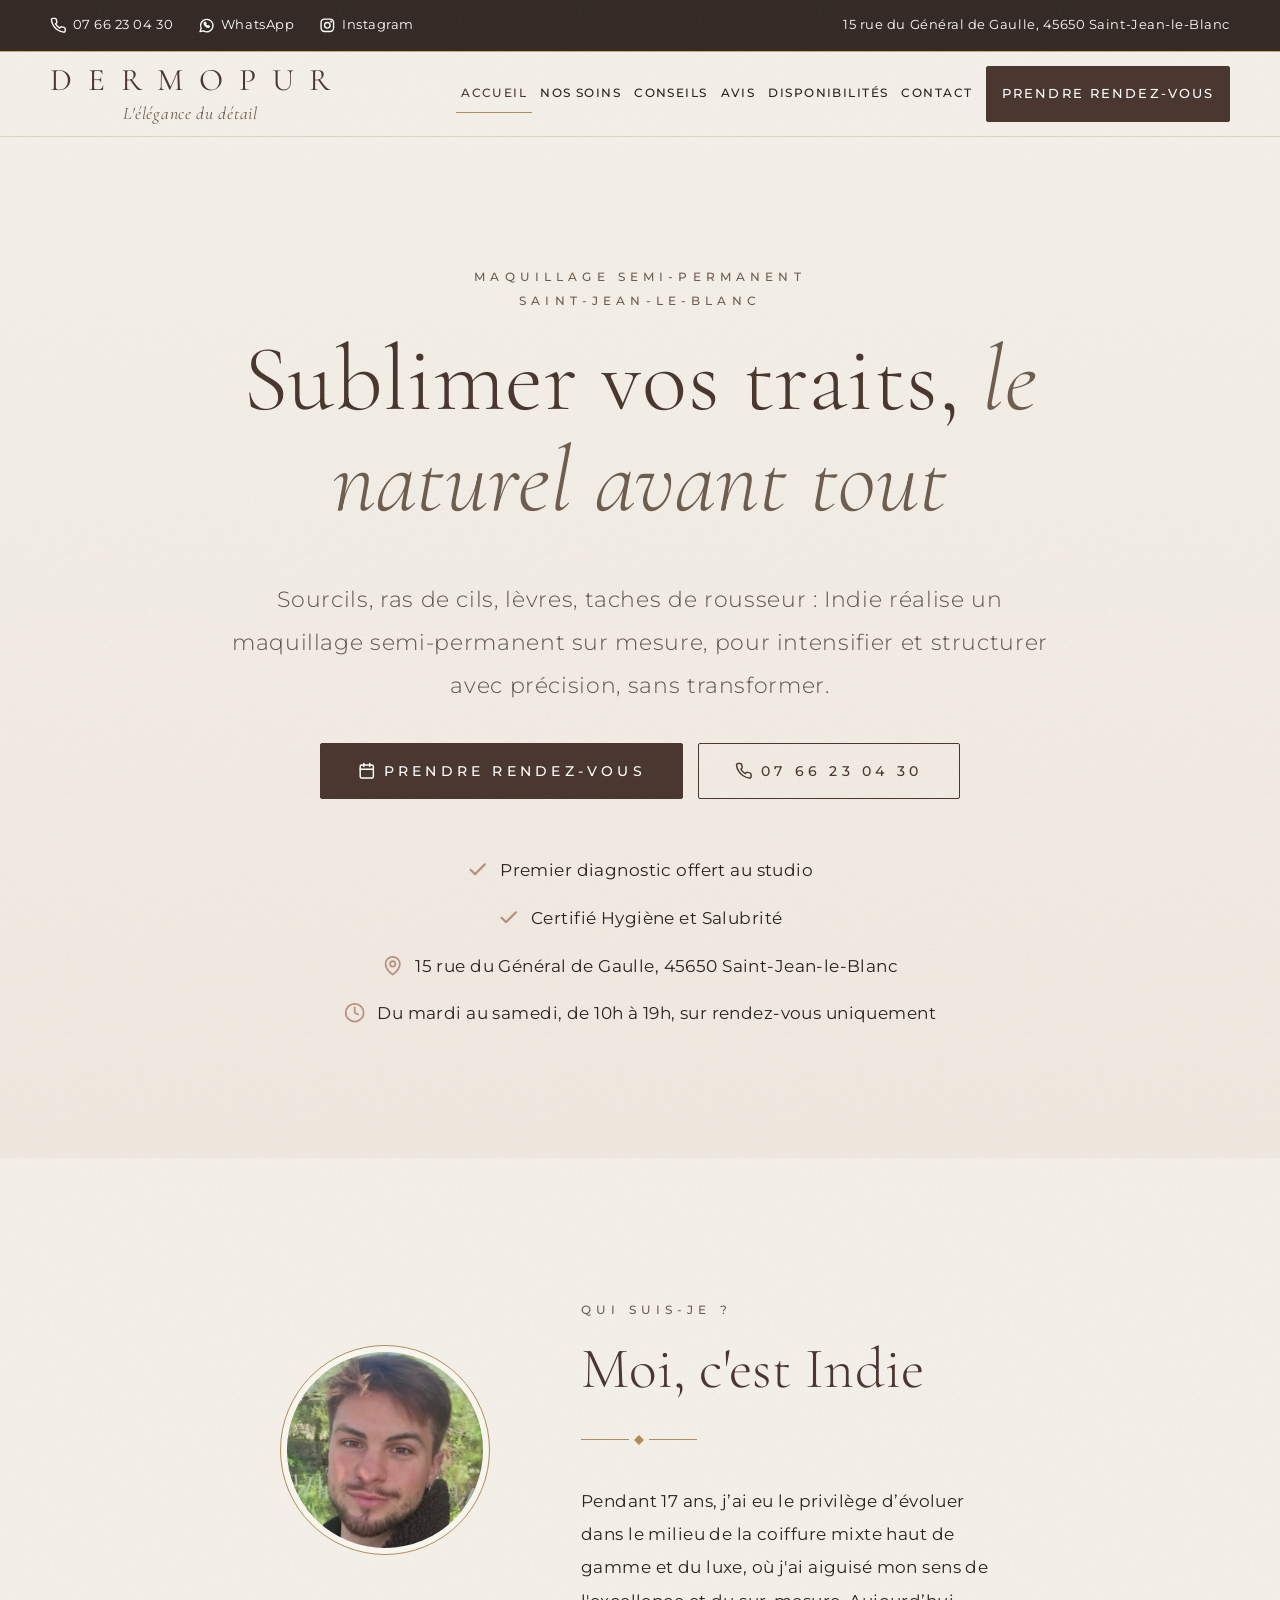
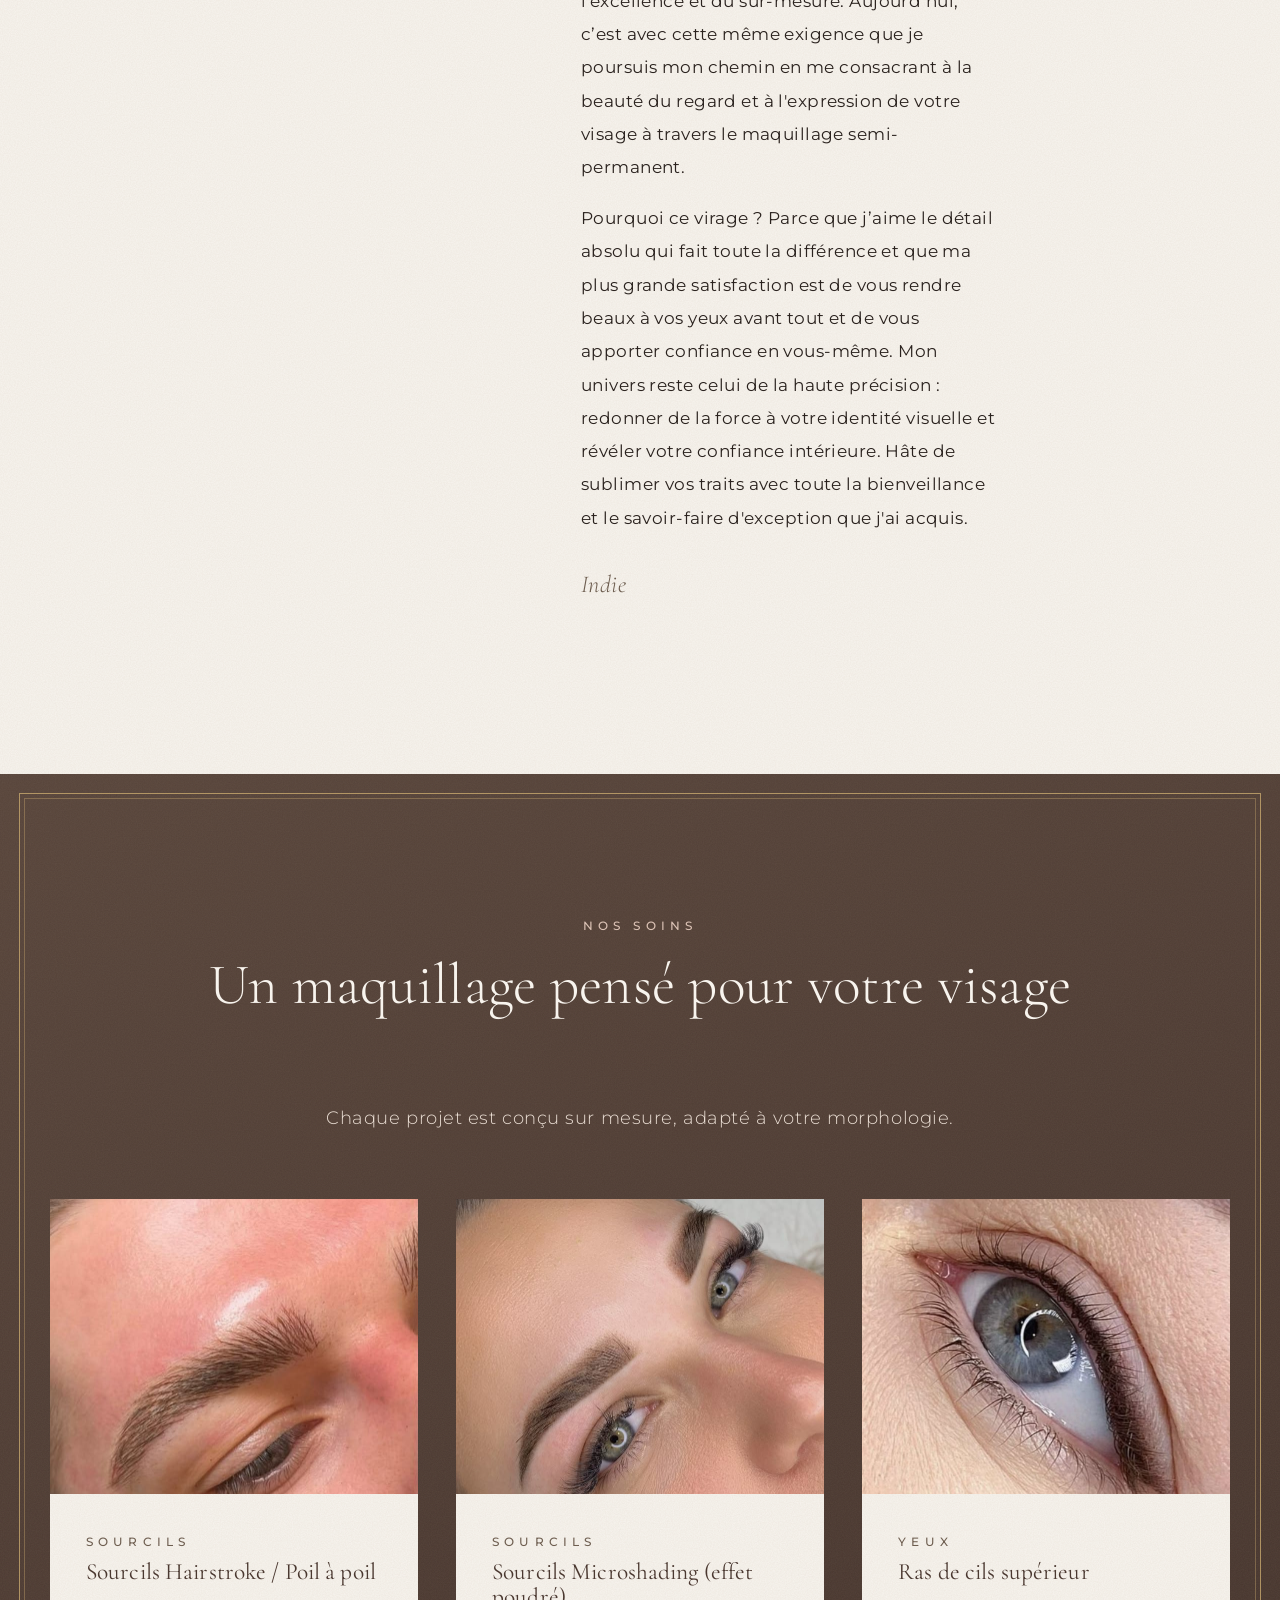
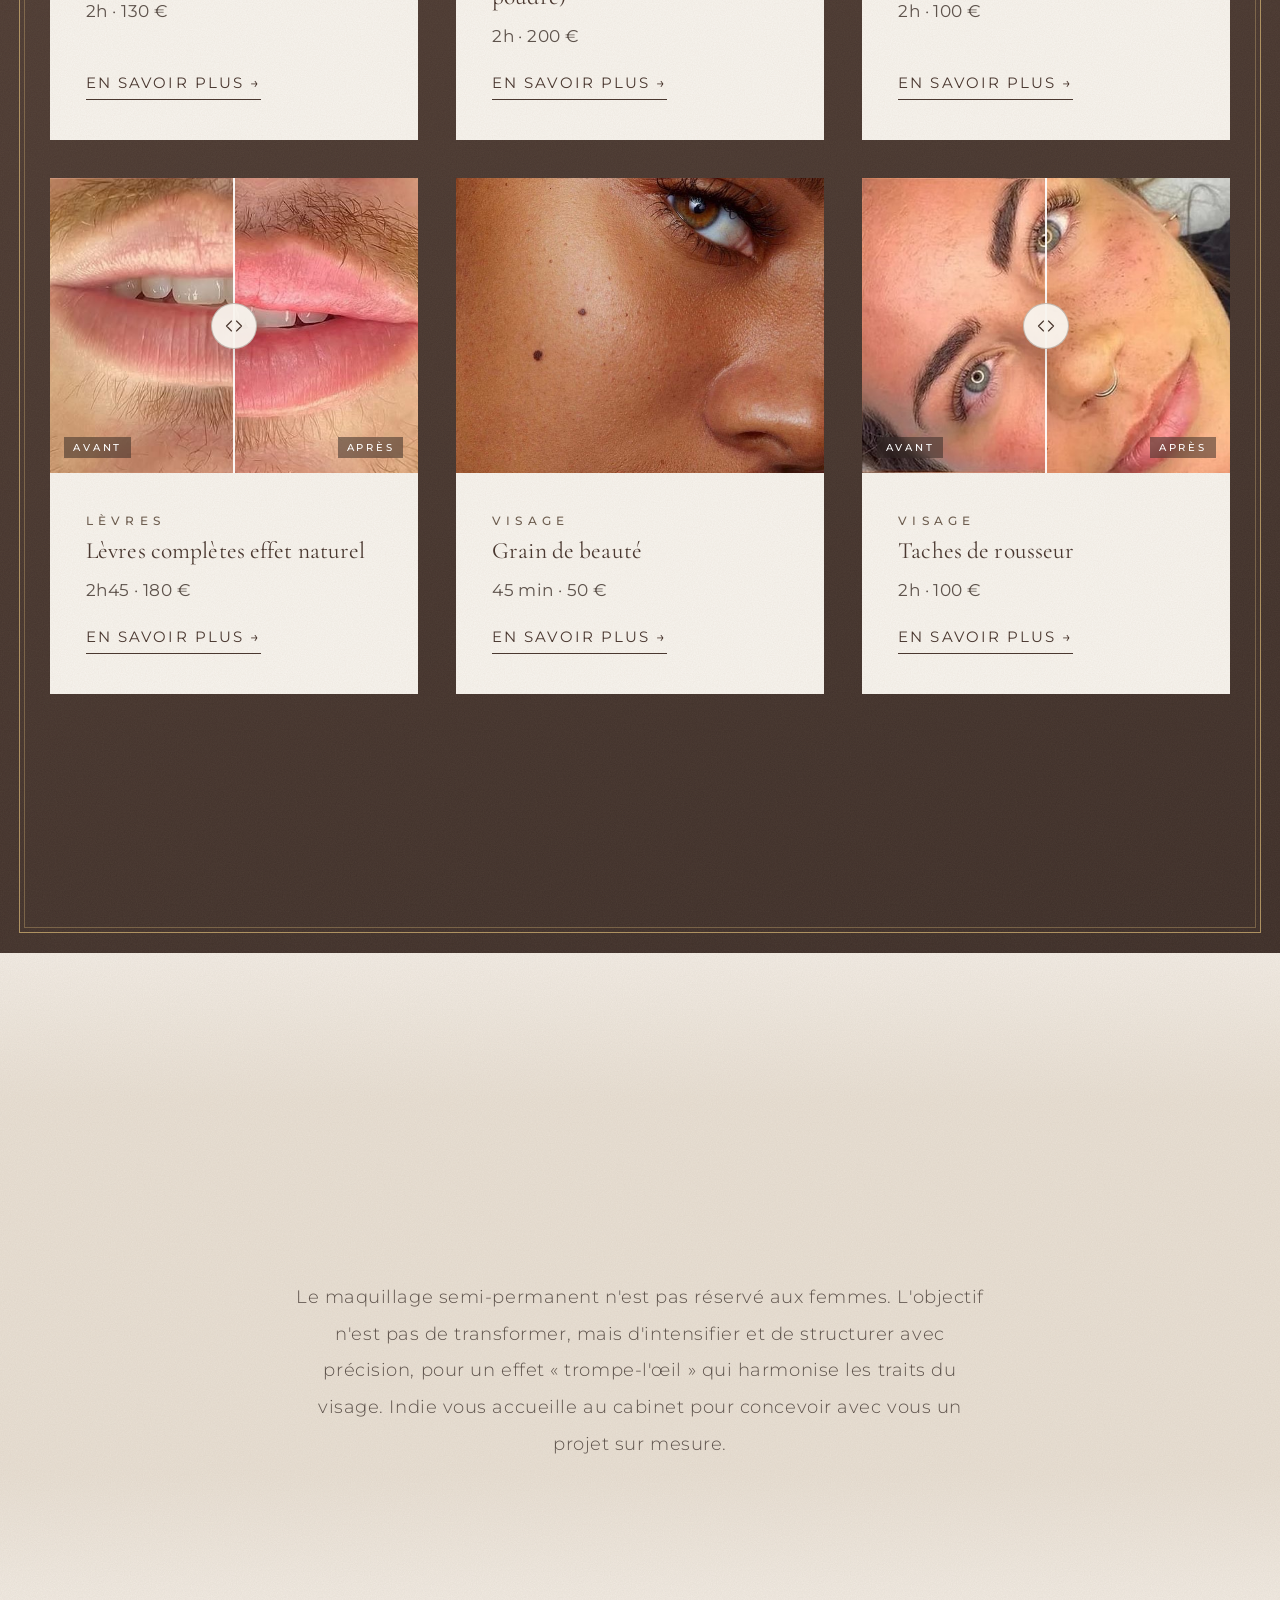
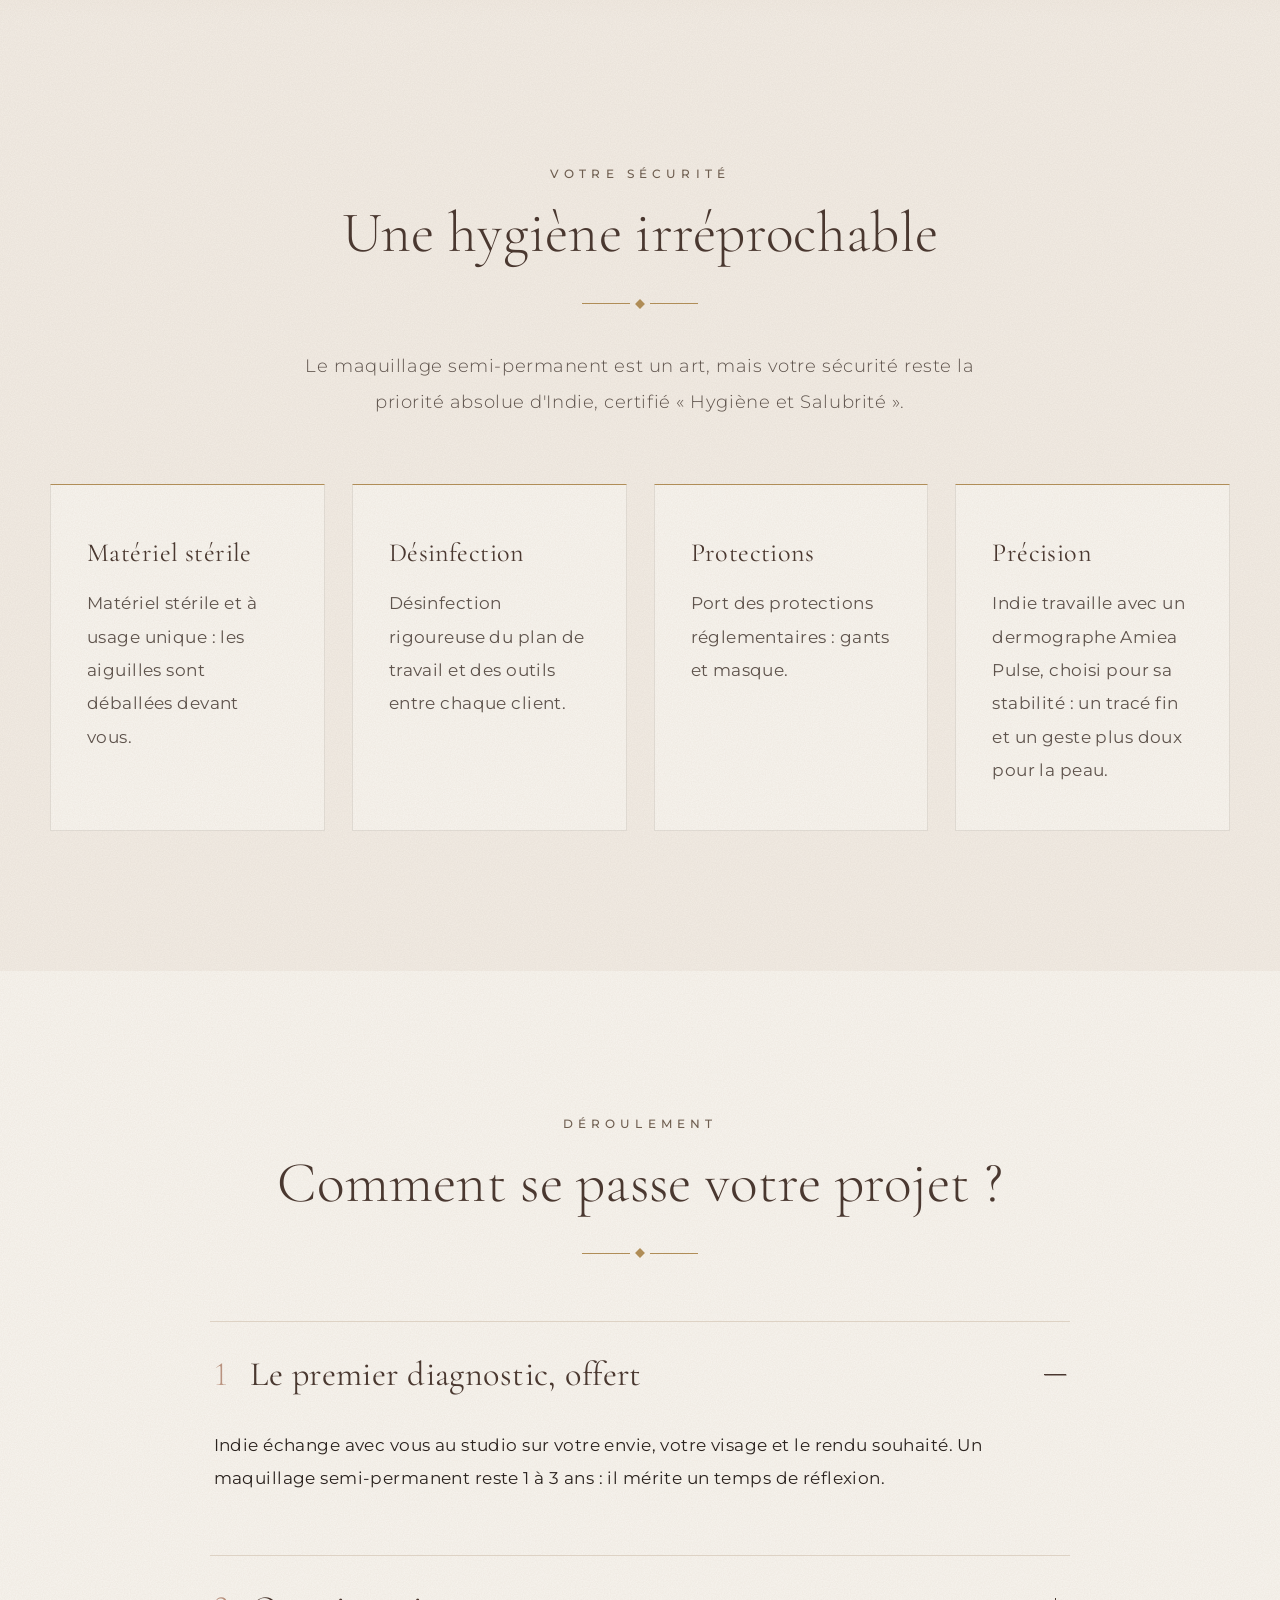
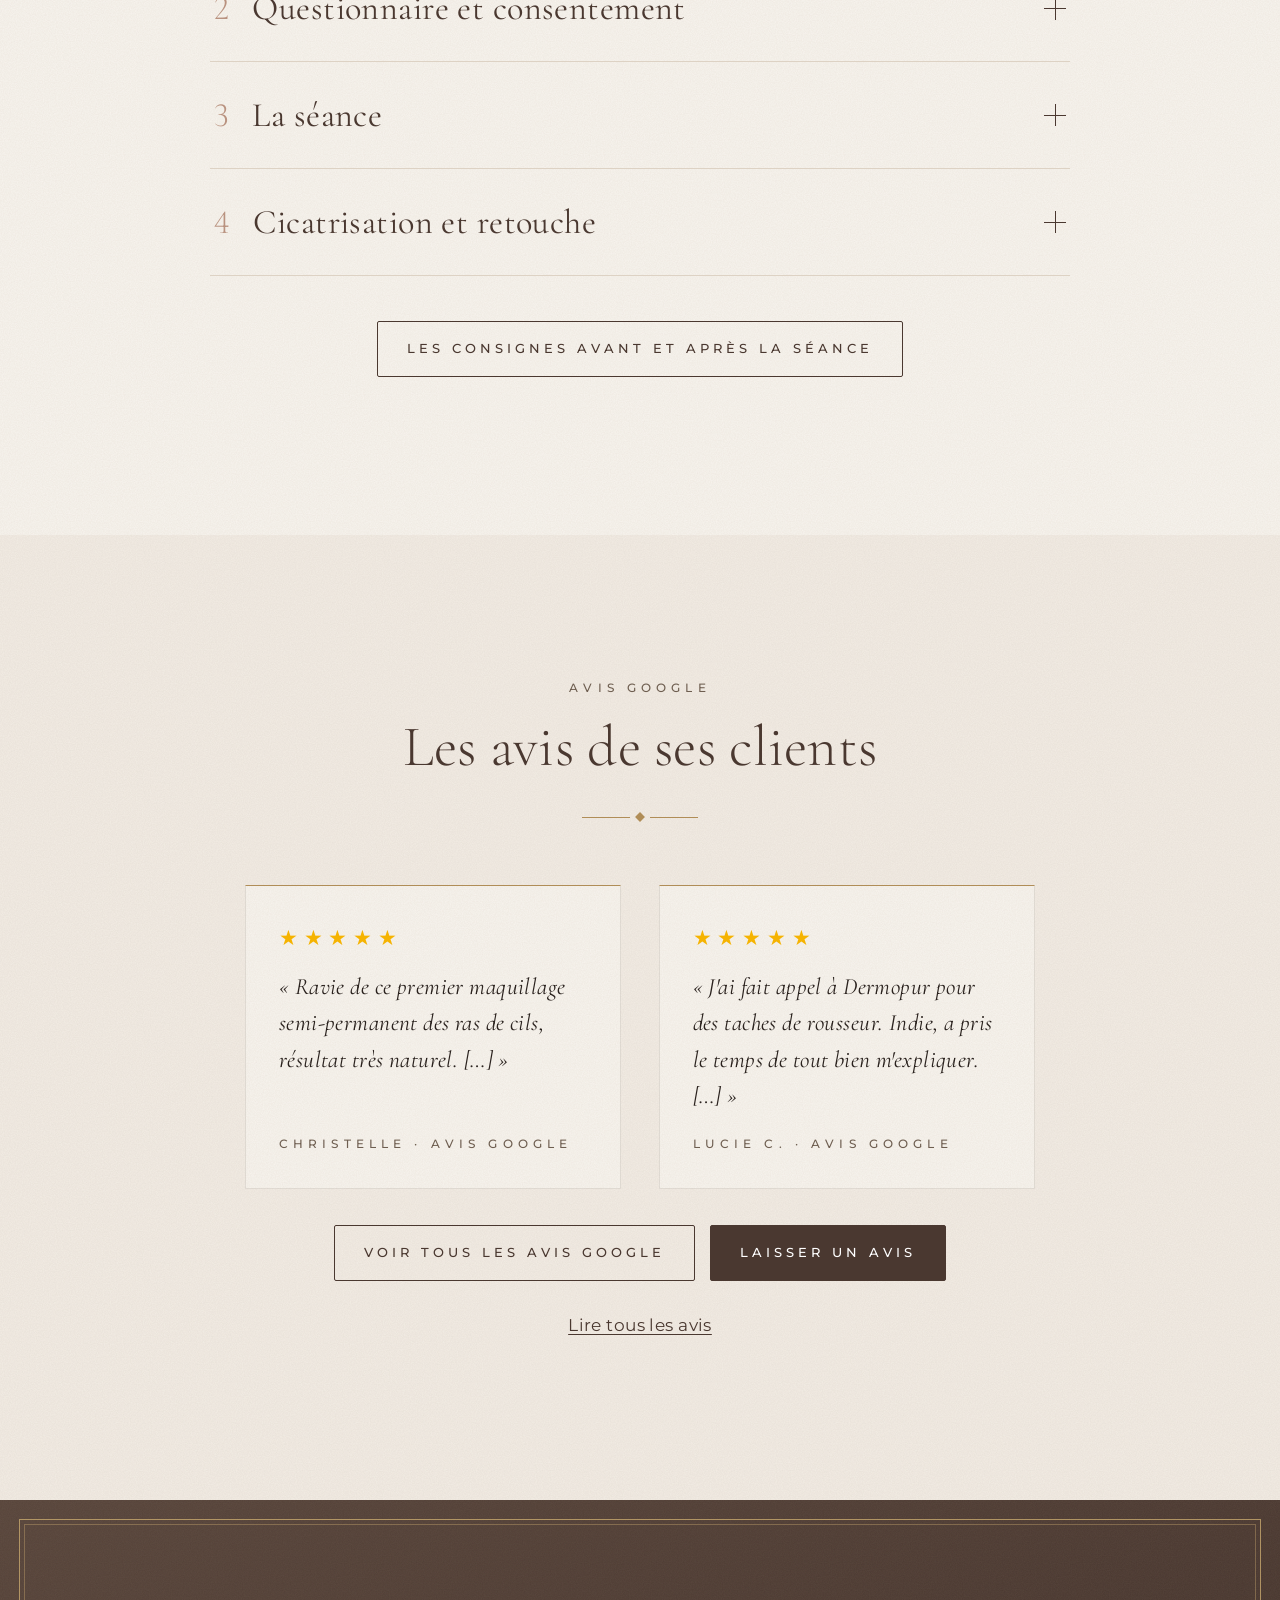
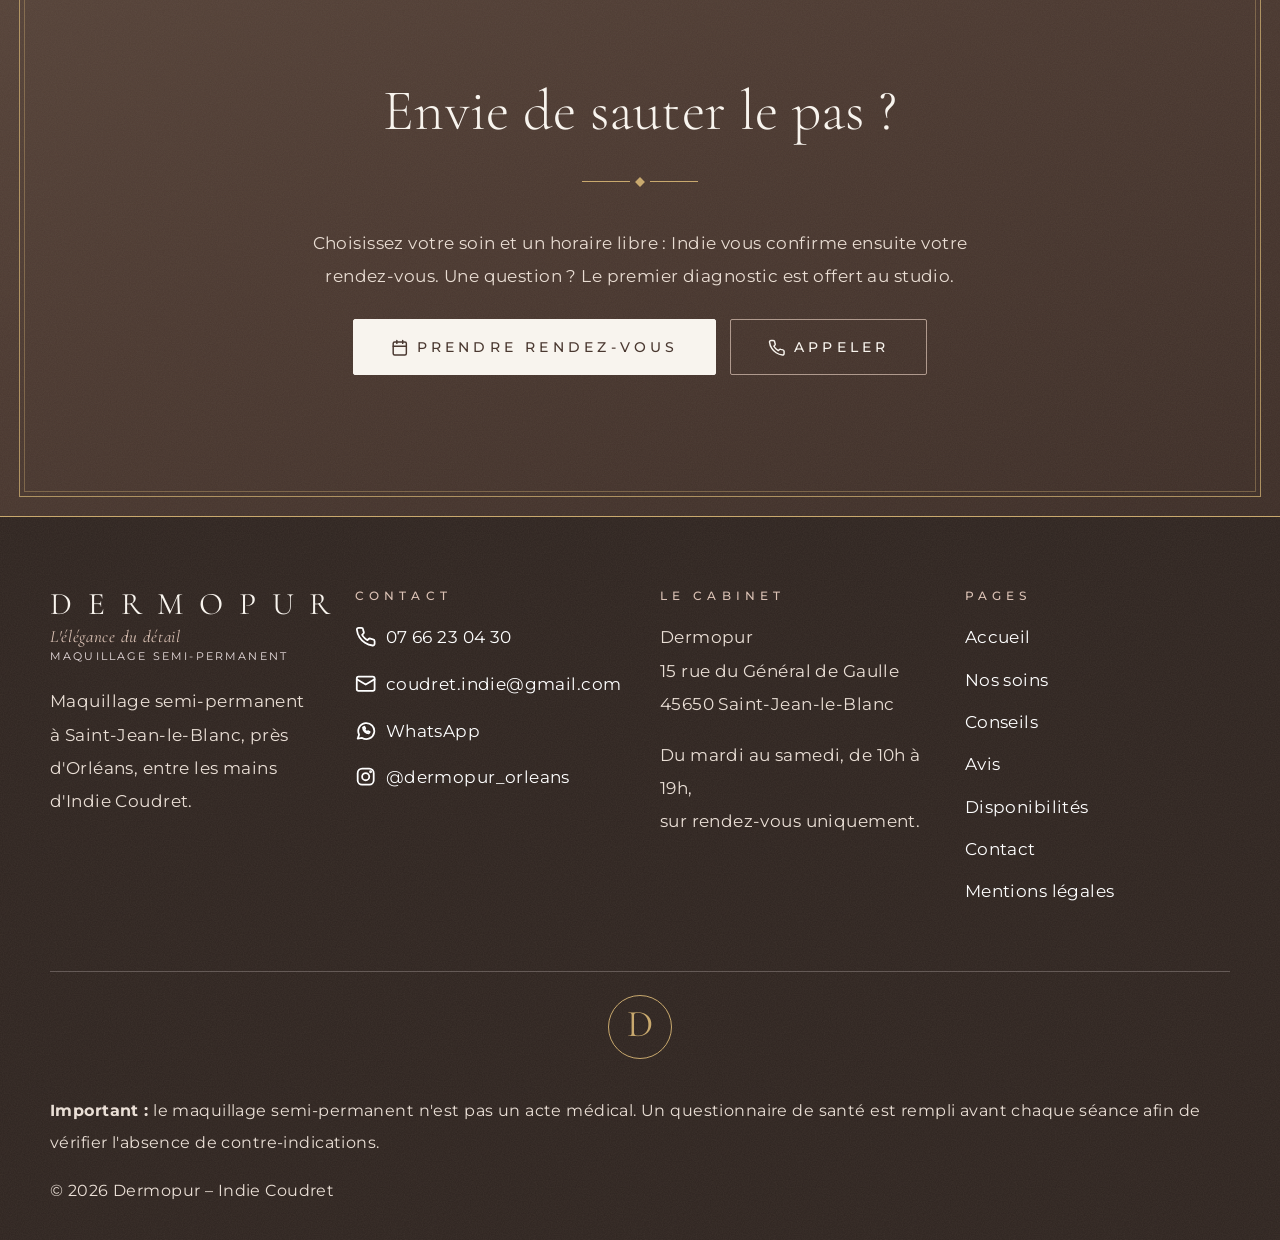
==== commit a6d894c8: "Accueil : maquillage semi-permanent et Saint-Jean-le-Blanc sur deux lignes - Le point entre les deux" ====
--- a/index.html
+++ b/index.html
@@ -69,7 +69,7 @@
   <link rel="preconnect" href="https://fonts.googleapis.com">
   <link rel="preconnect" href="https://fonts.gstatic.com" crossorigin>
   <link href="https://fonts.googleapis.com/css2?family=Cormorant+Garamond:ital,wght@0,300;0,400;0,500;1,300;1,400&family=Montserrat:wght@300;400;500&display=swap" rel="stylesheet">
-  <link rel="stylesheet" href="style.css?v=16">
+  <link rel="stylesheet" href="style.css?v=17">
   <script>(function(){var r=document.documentElement;if(window.matchMedia&&matchMedia('(prefers-reduced-motion: reduce)').matches)return;r.classList.add('anim');window.SELECTEURS_REVEAL=".accueil__texte > *, .en-tete-page .conteneur > *, .section .centre > *, .section.appel .conteneur > *, .qui-suis-je > *, .carte, .prestation, .categorie-titre, .engagements li, .avis, .moyen, .accordeon, .tableau-defile, .grille-contact > *, .section .encadre--info:not(.creneau-choisi)";setTimeout(function(){if(!r.getAttribute('data-anim-pret'))r.classList.remove('anim')},3500)})();</script>
   <style>html.anim :is(.accueil__texte > *, .en-tete-page .conteneur > *, .section .centre > *, .section.appel .conteneur > *, .qui-suis-je > *, .carte, .prestation, .categorie-titre, .engagements li, .avis, .moyen, .accordeon, .tableau-defile, .grille-contact > *, .section .encadre--info:not(.creneau-choisi)){transition:opacity 1.1s cubic-bezier(.22,.61,.36,1),transform 1.1s cubic-bezier(.22,.61,.36,1),box-shadow .5s,border-color .5s}html.anim :is(.accueil__texte > *, .en-tete-page .conteneur > *, .section .centre > *, .section.appel .conteneur > *, .qui-suis-je > *, .carte, .prestation, .categorie-titre, .engagements li, .avis, .moyen, .accordeon, .tableau-defile, .grille-contact > *, .section .encadre--info:not(.creneau-choisi)):not(.vu){opacity:0;transform:translateY(18px)}</style>
 </head>
@@ -109,7 +109,7 @@
     <section class="accueil">
       <div class="conteneur accueil__grille">
         <div class="accueil__texte">
-          <p class="surtitre">Maquillage semi-permanent · Saint-Jean-le-Blanc</p>
+          <p class="surtitre">Maquillage semi-permanent<br>Saint-Jean-le-Blanc</p>
           <h1>Sublimer vos traits, <em>le naturel avant tout</em></h1>
           <p class="intro">Sourcils, ras de cils, lèvres, taches de rousseur : Indie réalise un maquillage semi-permanent sur mesure, pour intensifier et structurer avec précision, sans transformer.</p>
           <div class="boutons" style="margin-top:2rem">
@@ -273,6 +273,6 @@
 
   <script src="mes-contenus/prestations-et-tarifs.js"></script>
   <script src="mes-contenus/avis.js"></script>
-  <script src="site.js?v=16"></script>
+  <script src="site.js?v=17"></script>
 </body>
 </html>
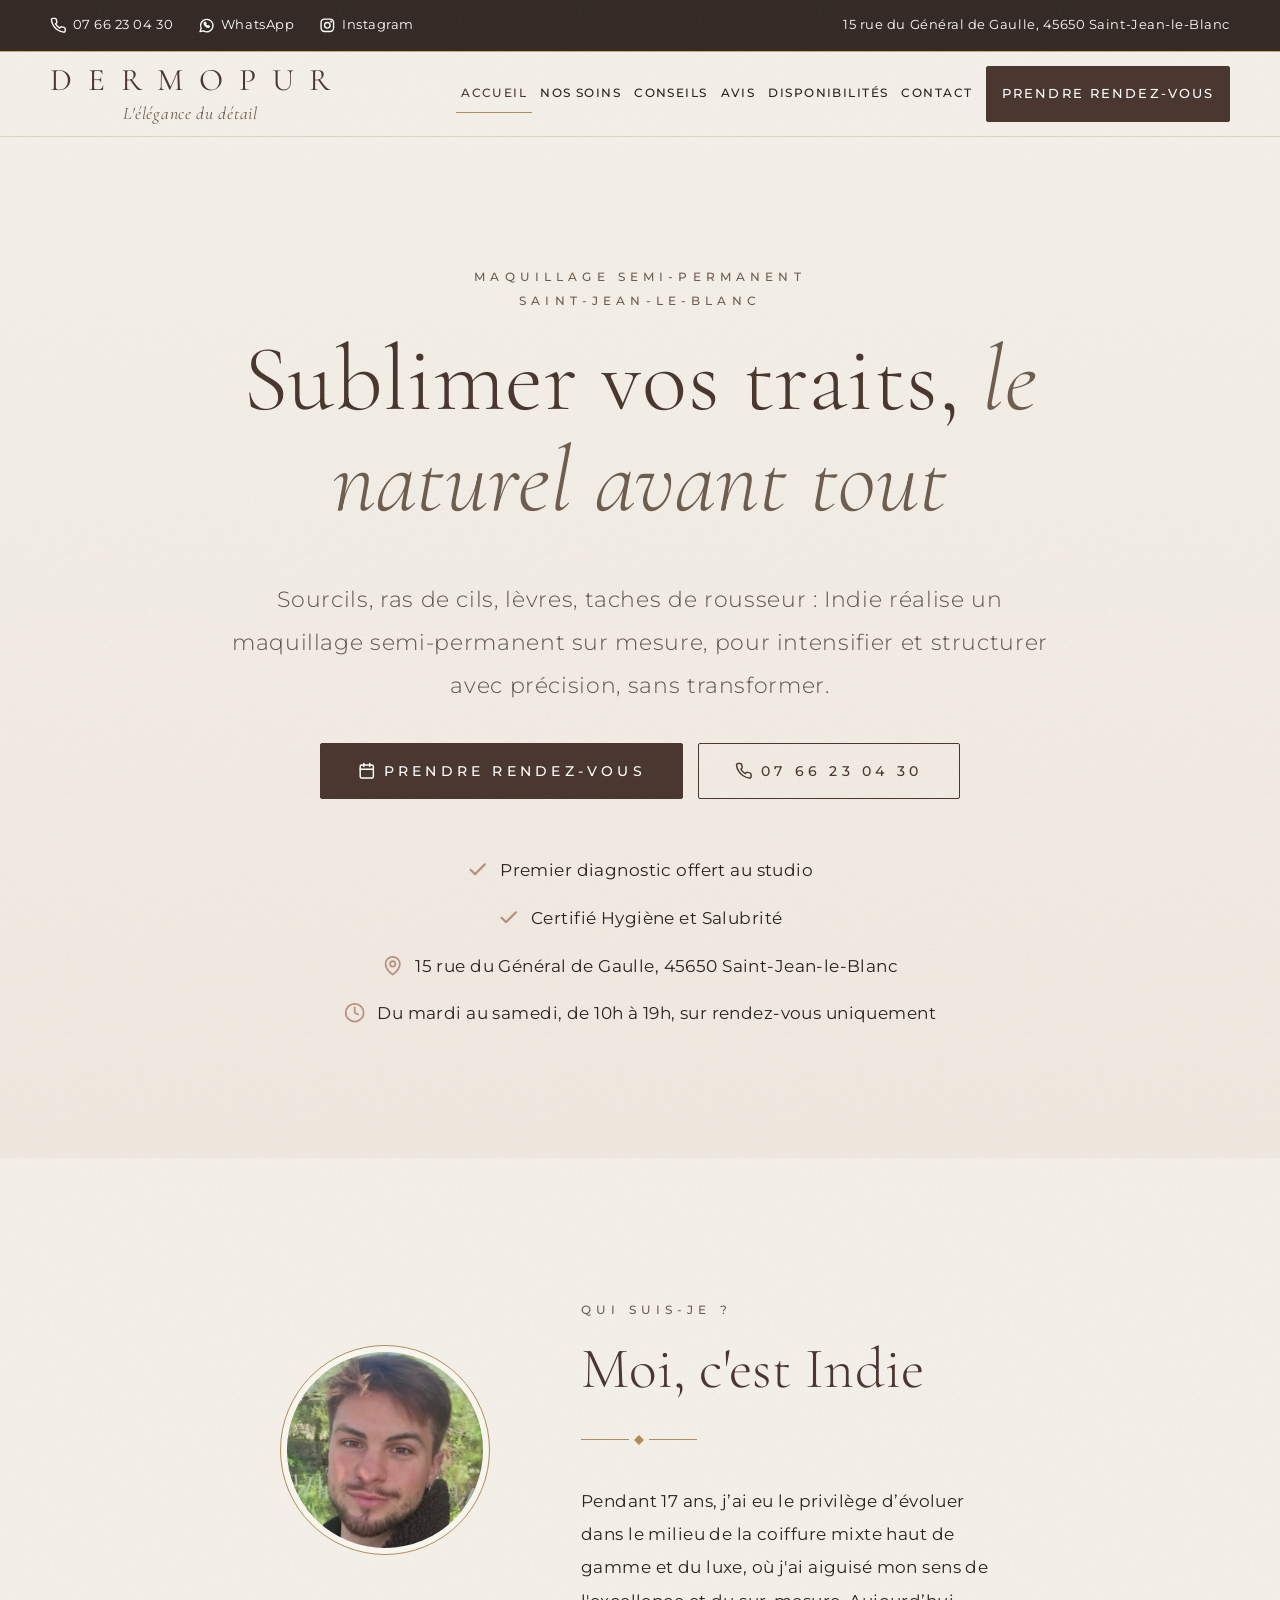
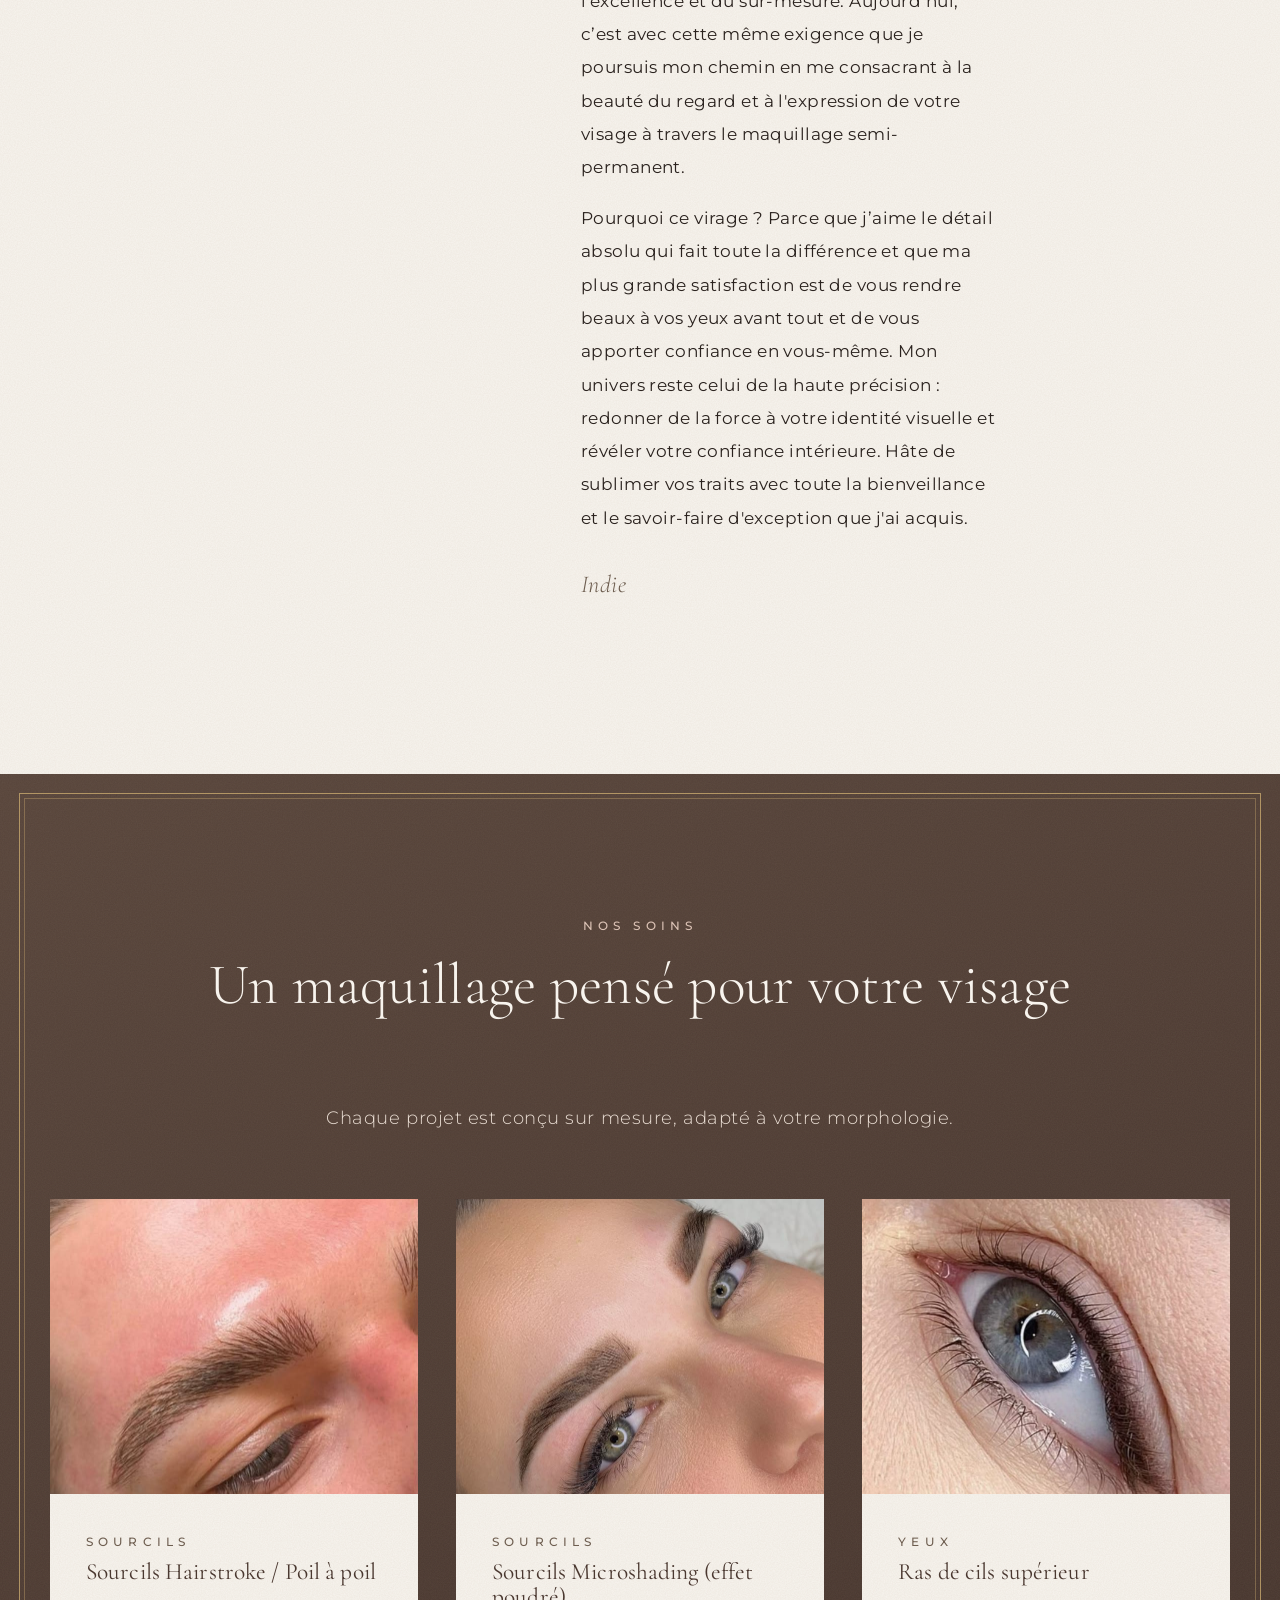
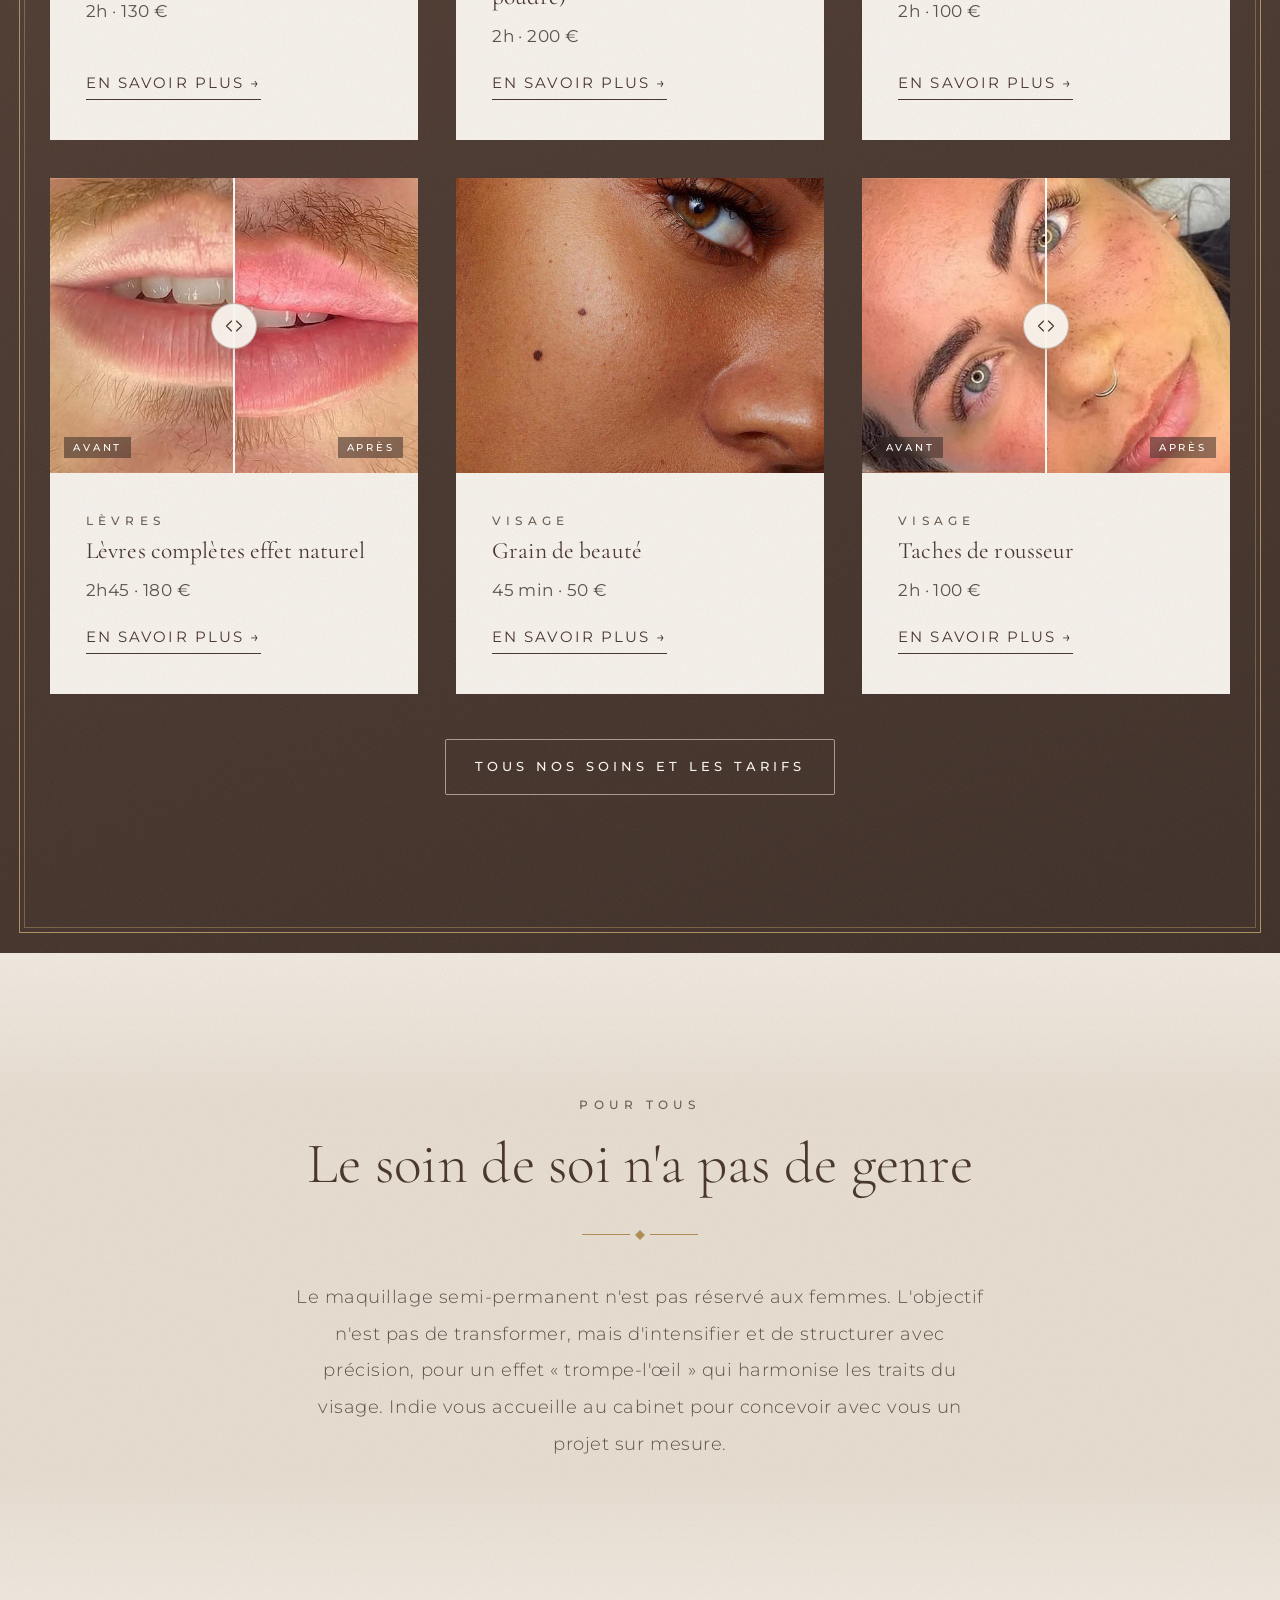
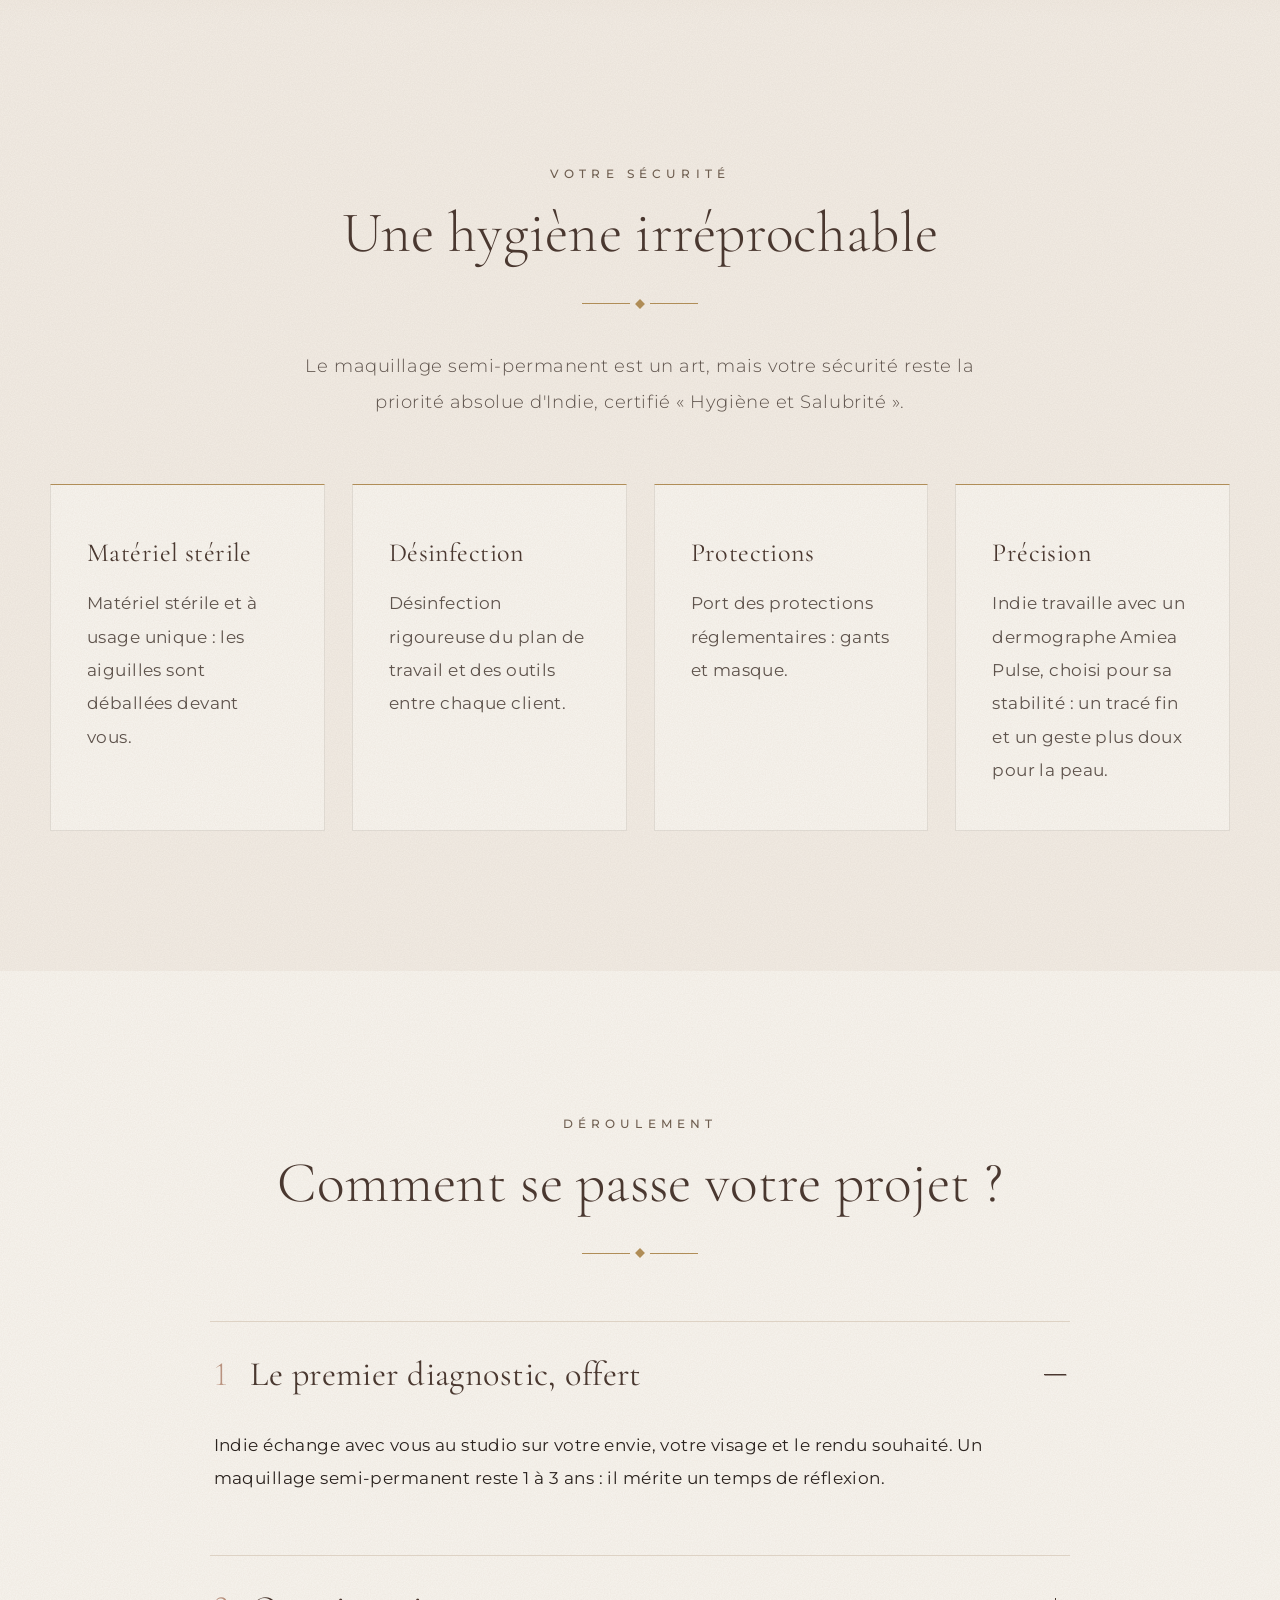
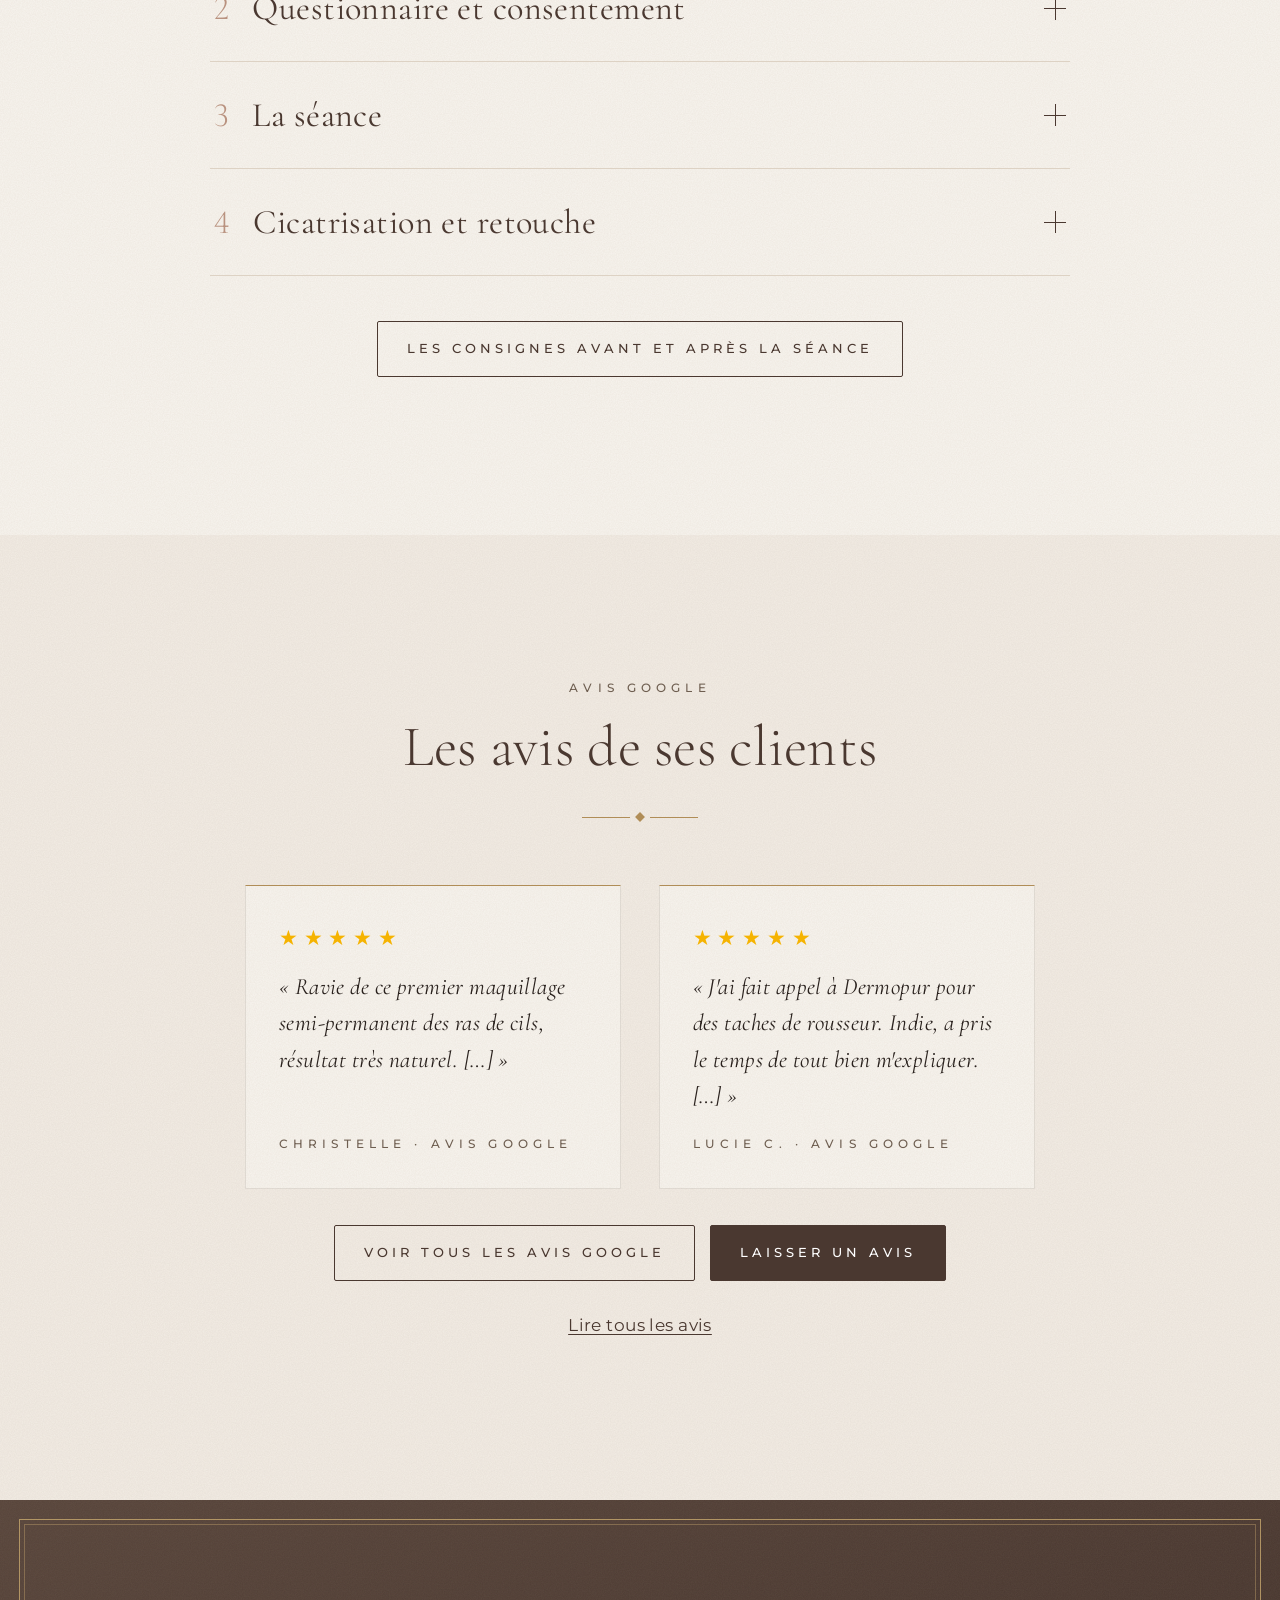
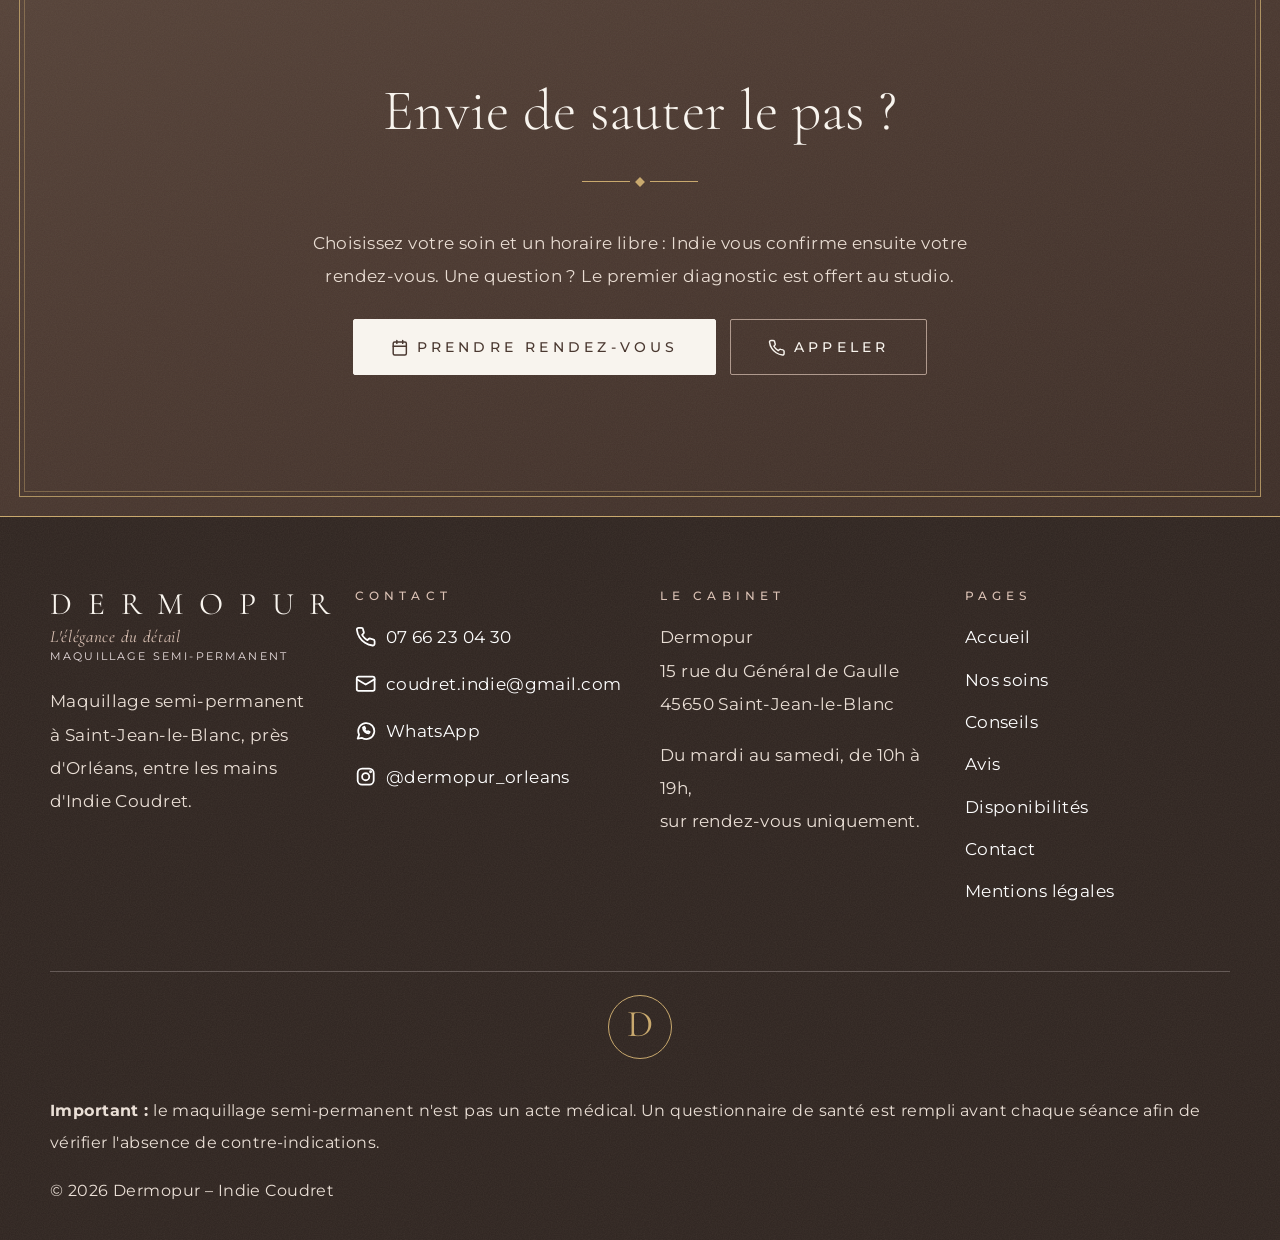
==== commit ae9fde8e: "Chargement des contenus sans ancienne version en cache - Numéro de version ajouté à tous les fichier" ====
--- a/index.html
+++ b/index.html
@@ -69,7 +69,7 @@
   <link rel="preconnect" href="https://fonts.googleapis.com">
   <link rel="preconnect" href="https://fonts.gstatic.com" crossorigin>
   <link href="https://fonts.googleapis.com/css2?family=Cormorant+Garamond:ital,wght@0,300;0,400;0,500;1,300;1,400&family=Montserrat:wght@300;400;500&display=swap" rel="stylesheet">
-  <link rel="stylesheet" href="style.css?v=17">
+  <link rel="stylesheet" href="style.css?v=18">
   <script>(function(){var r=document.documentElement;if(window.matchMedia&&matchMedia('(prefers-reduced-motion: reduce)').matches)return;r.classList.add('anim');window.SELECTEURS_REVEAL=".accueil__texte > *, .en-tete-page .conteneur > *, .section .centre > *, .section.appel .conteneur > *, .qui-suis-je > *, .carte, .prestation, .categorie-titre, .engagements li, .avis, .moyen, .accordeon, .tableau-defile, .grille-contact > *, .section .encadre--info:not(.creneau-choisi)";setTimeout(function(){if(!r.getAttribute('data-anim-pret'))r.classList.remove('anim')},3500)})();</script>
   <style>html.anim :is(.accueil__texte > *, .en-tete-page .conteneur > *, .section .centre > *, .section.appel .conteneur > *, .qui-suis-je > *, .carte, .prestation, .categorie-titre, .engagements li, .avis, .moyen, .accordeon, .tableau-defile, .grille-contact > *, .section .encadre--info:not(.creneau-choisi)){transition:opacity 1.1s cubic-bezier(.22,.61,.36,1),transform 1.1s cubic-bezier(.22,.61,.36,1),box-shadow .5s,border-color .5s}html.anim :is(.accueil__texte > *, .en-tete-page .conteneur > *, .section .centre > *, .section.appel .conteneur > *, .qui-suis-je > *, .carte, .prestation, .categorie-titre, .engagements li, .avis, .moyen, .accordeon, .tableau-defile, .grille-contact > *, .section .encadre--info:not(.creneau-choisi)):not(.vu){opacity:0;transform:translateY(18px)}</style>
 </head>
@@ -271,8 +271,8 @@
     <a class="rdv" href="contact.html#rendez-vous"><svg class="ic" aria-hidden="true"><use href="images/icones.svg#calendrier"/></svg>Réserver</a>
   </nav>
 
-  <script src="mes-contenus/prestations-et-tarifs.js"></script>
-  <script src="mes-contenus/avis.js"></script>
-  <script src="site.js?v=17"></script>
+  <script src="mes-contenus/prestations-et-tarifs.js?v=18"></script>
+  <script src="mes-contenus/avis.js?v=18"></script>
+  <script src="site.js?v=18"></script>
 </body>
 </html>
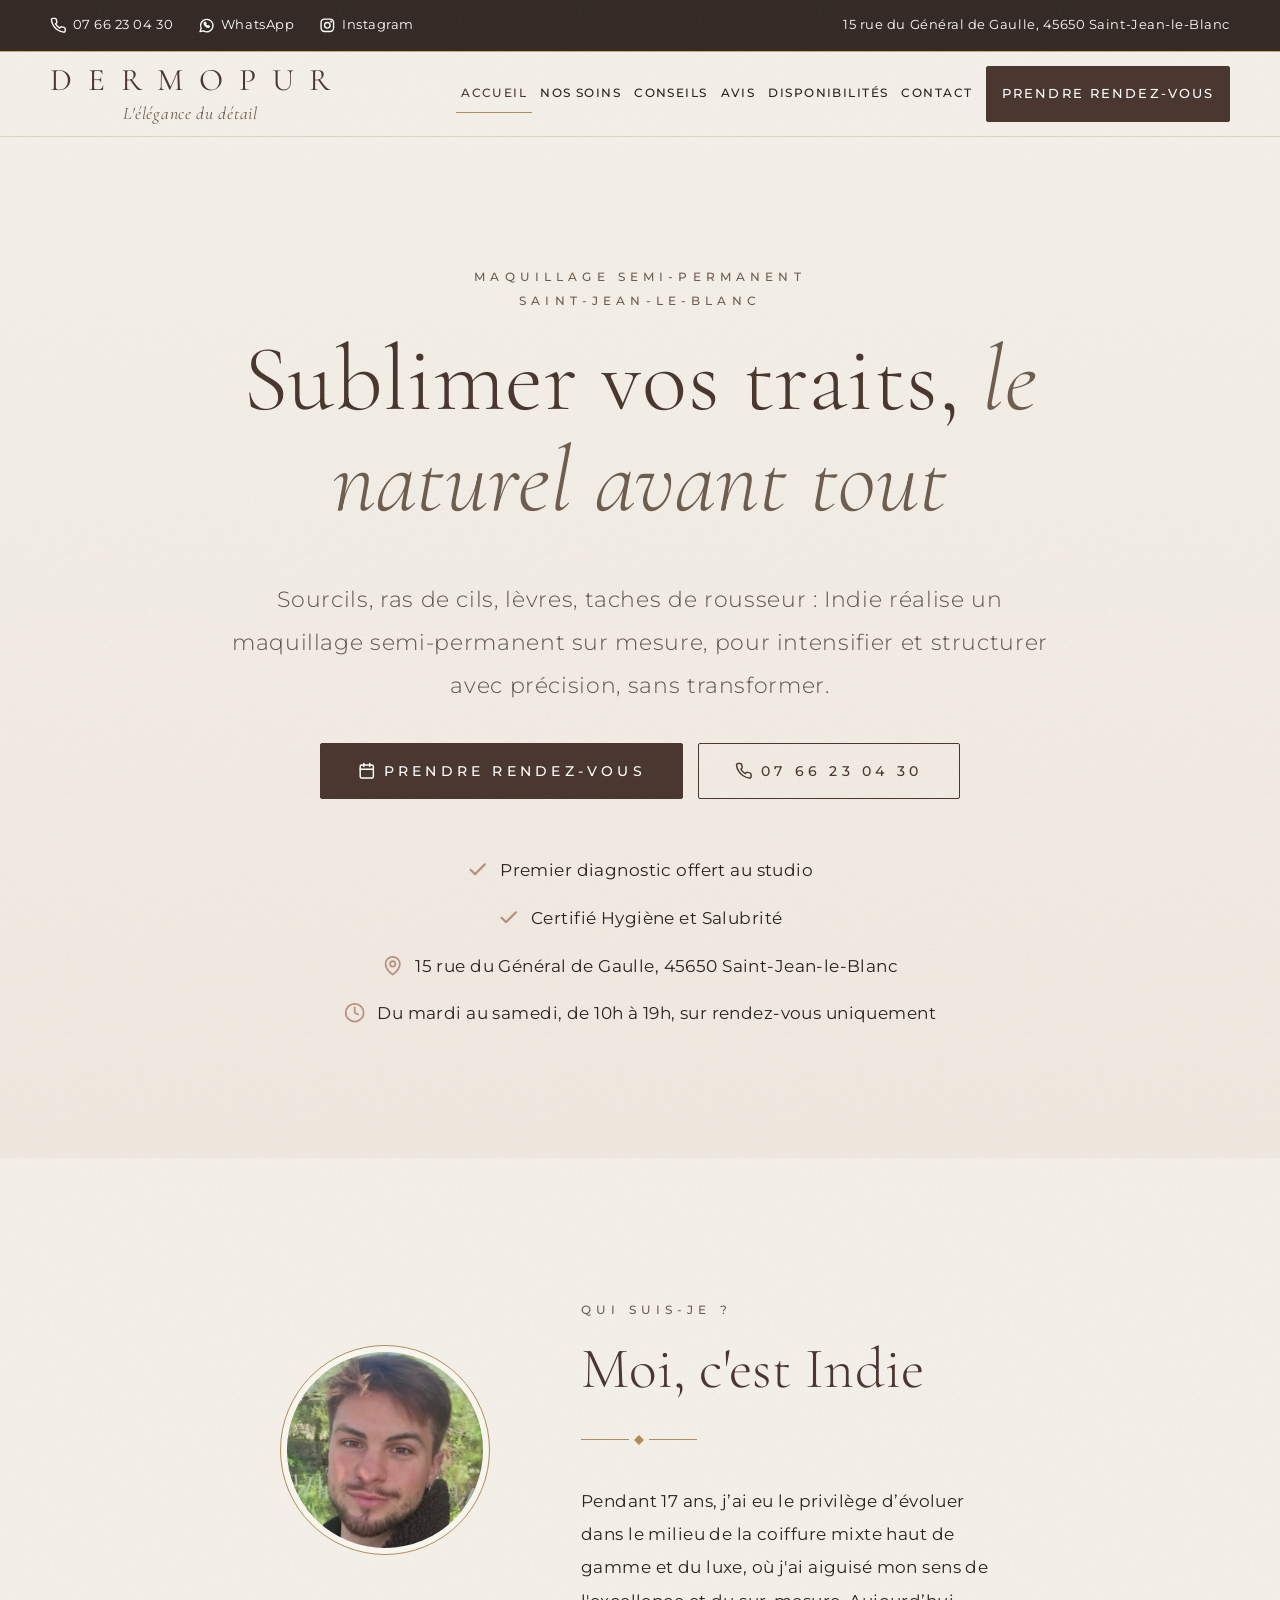
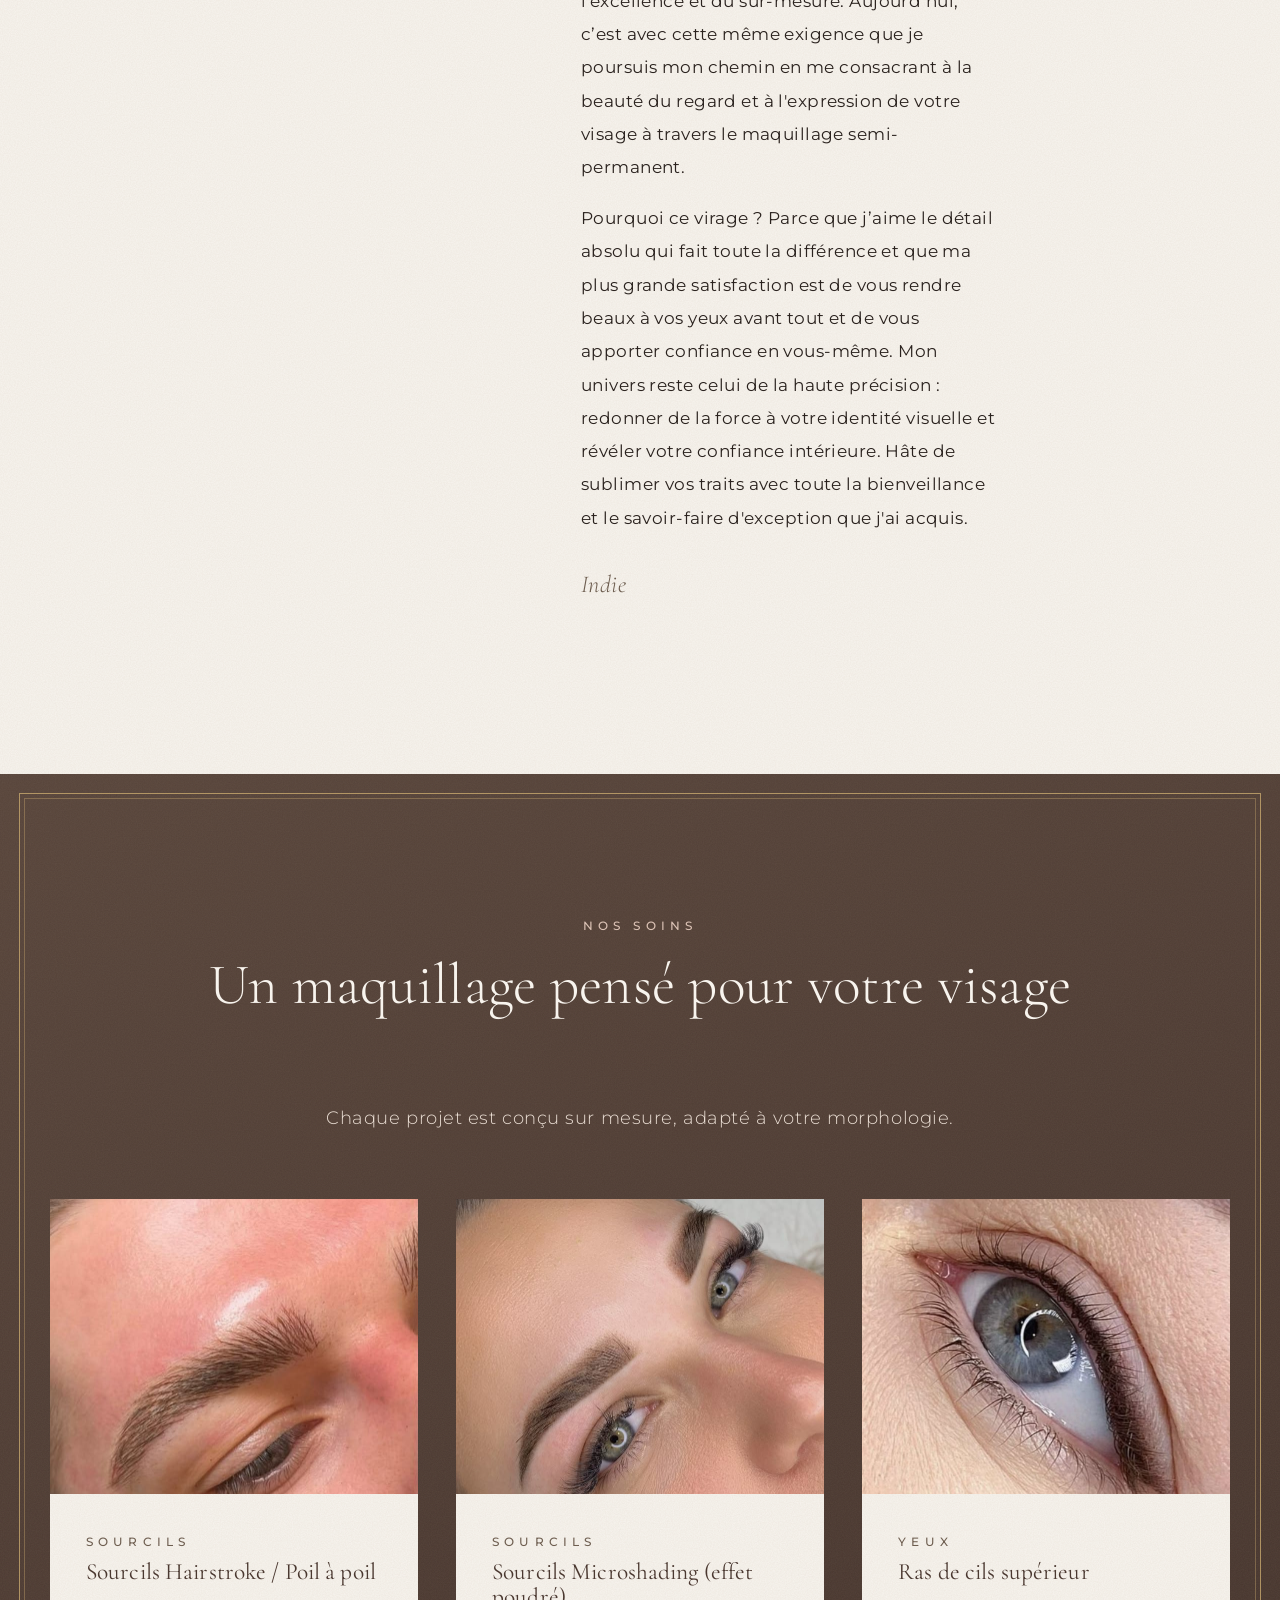
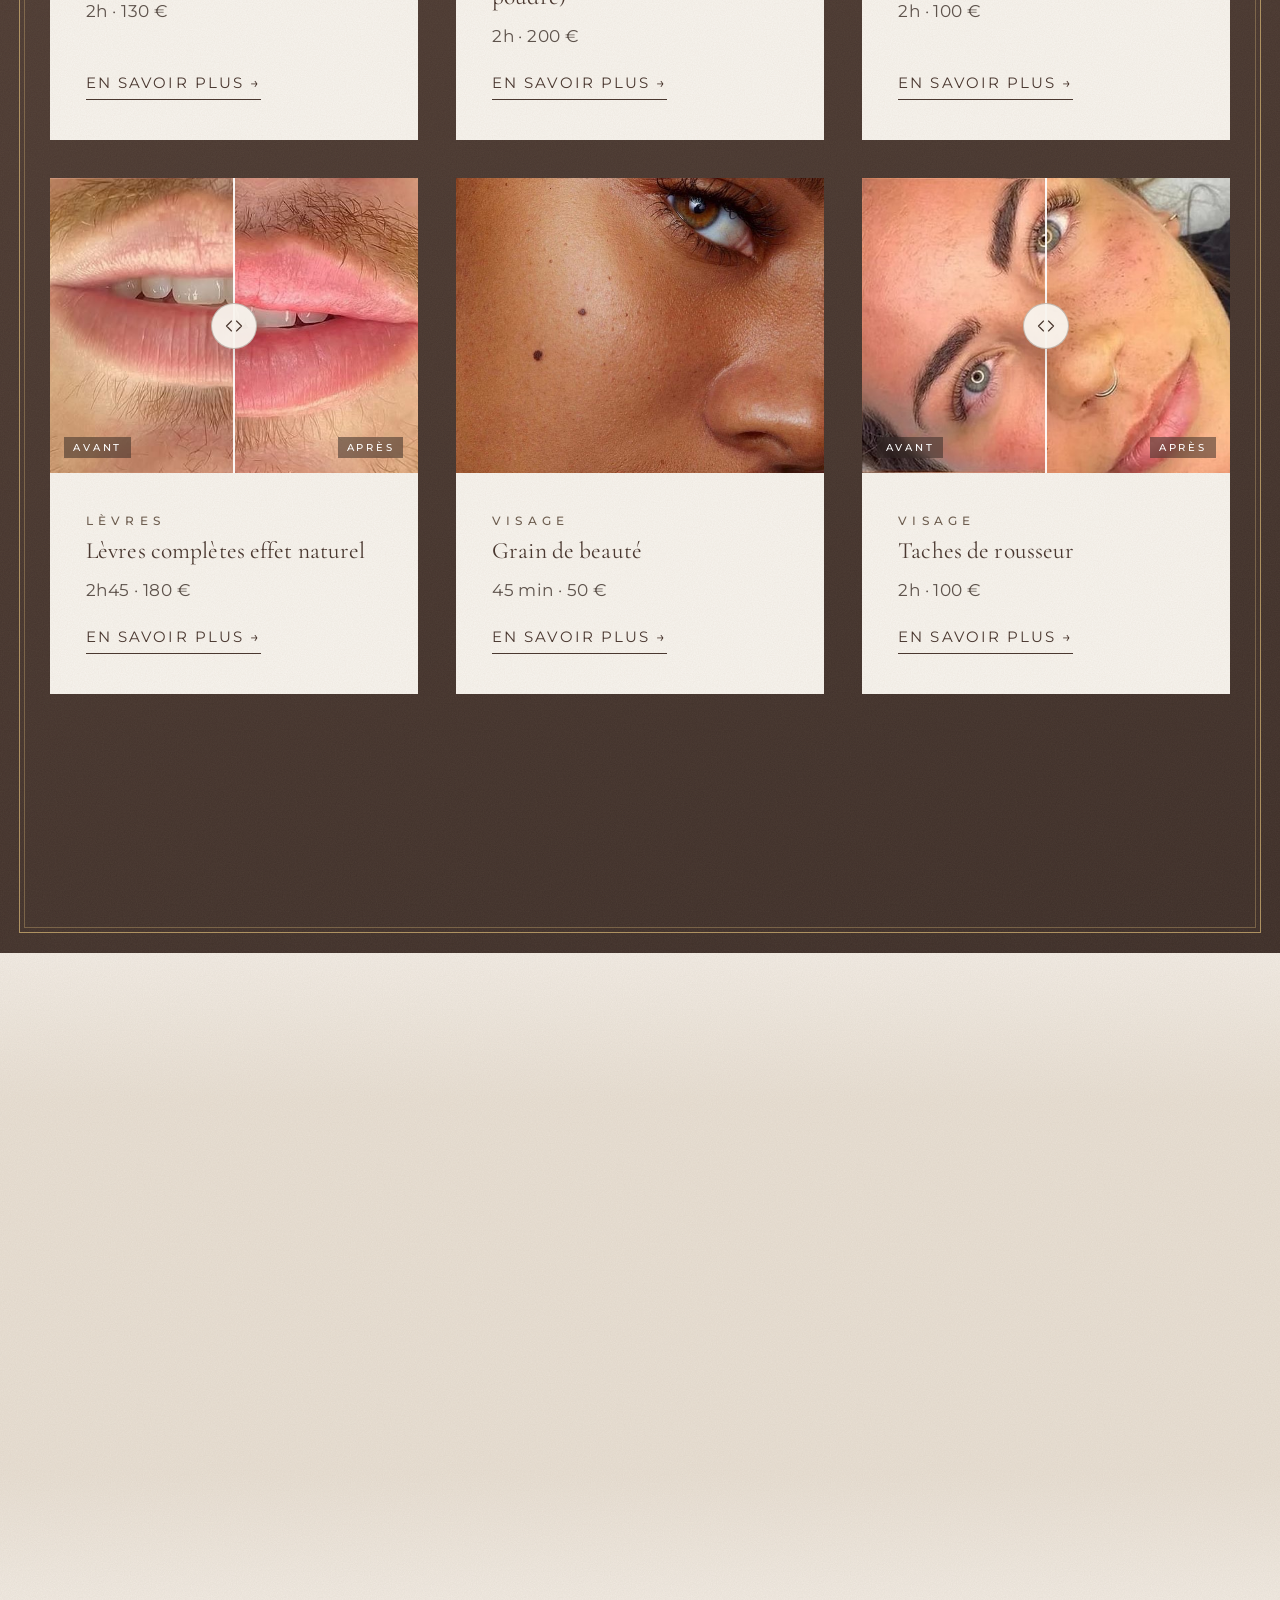
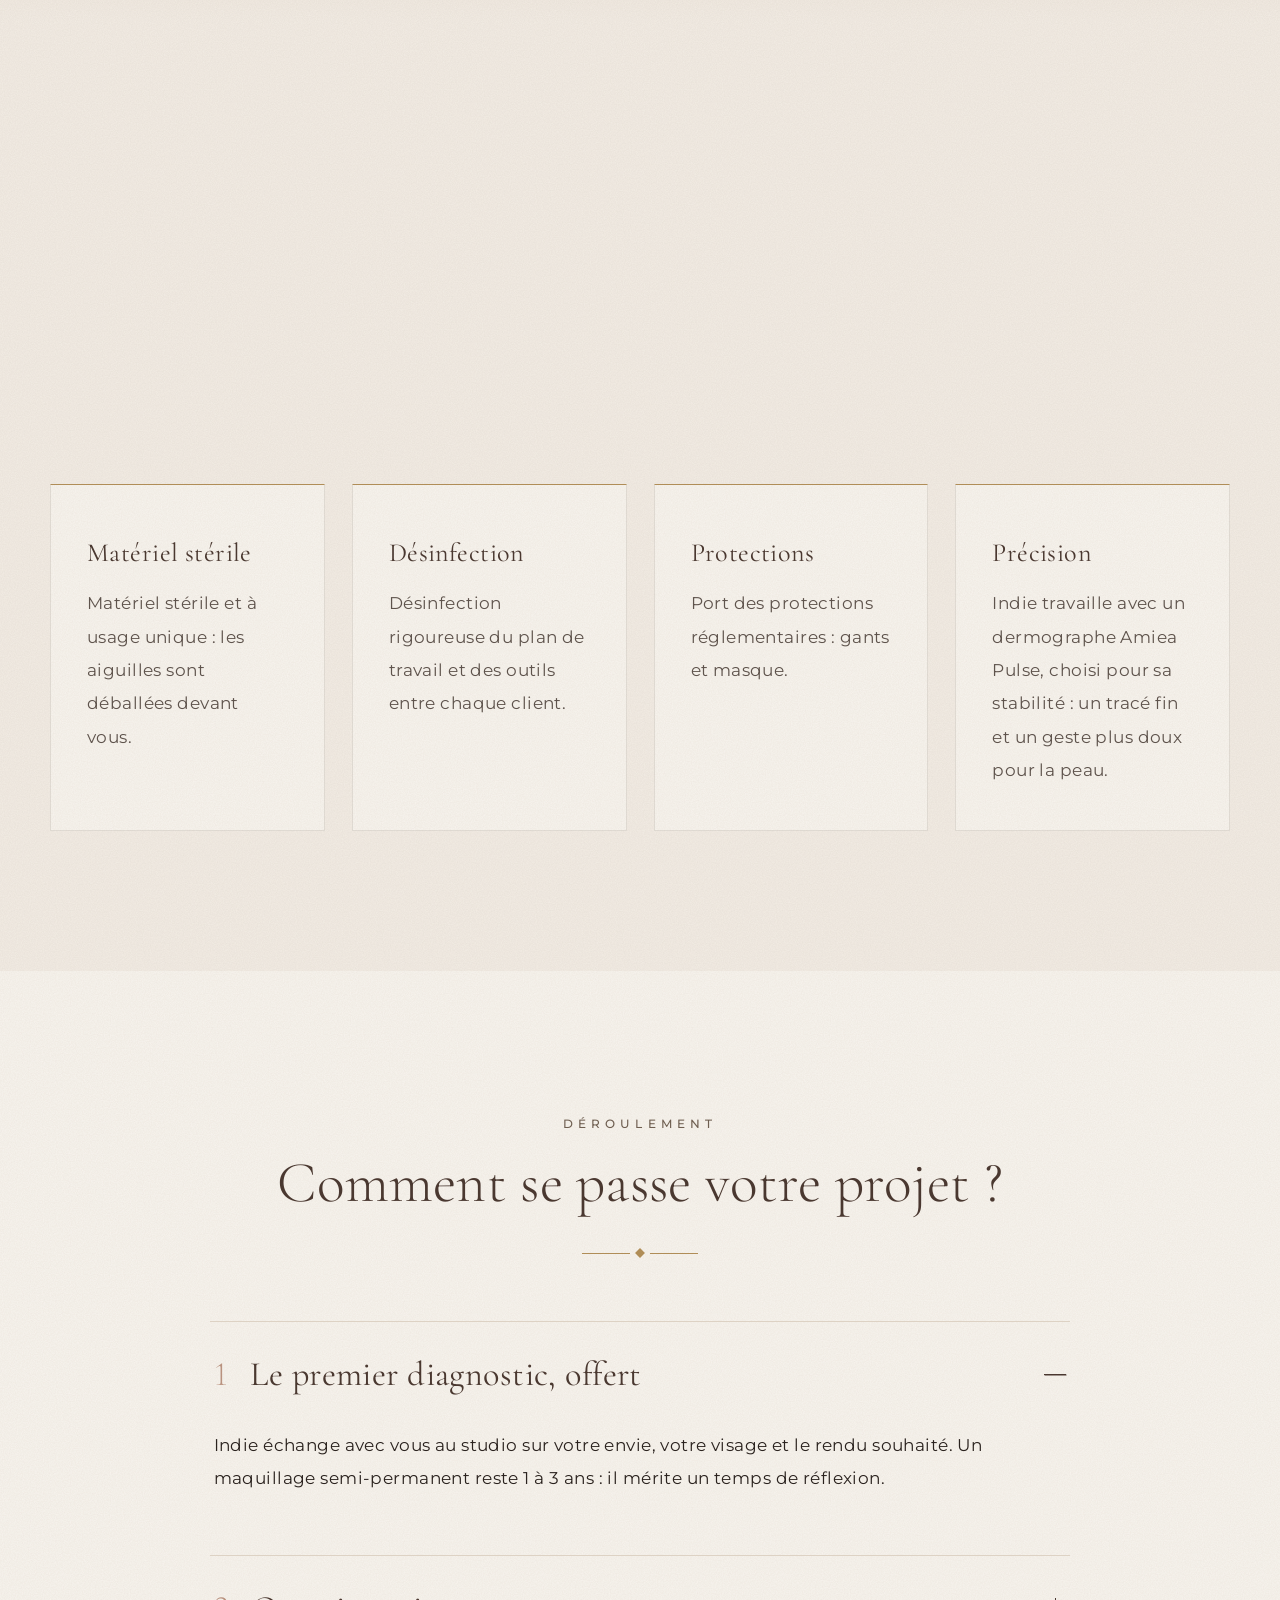
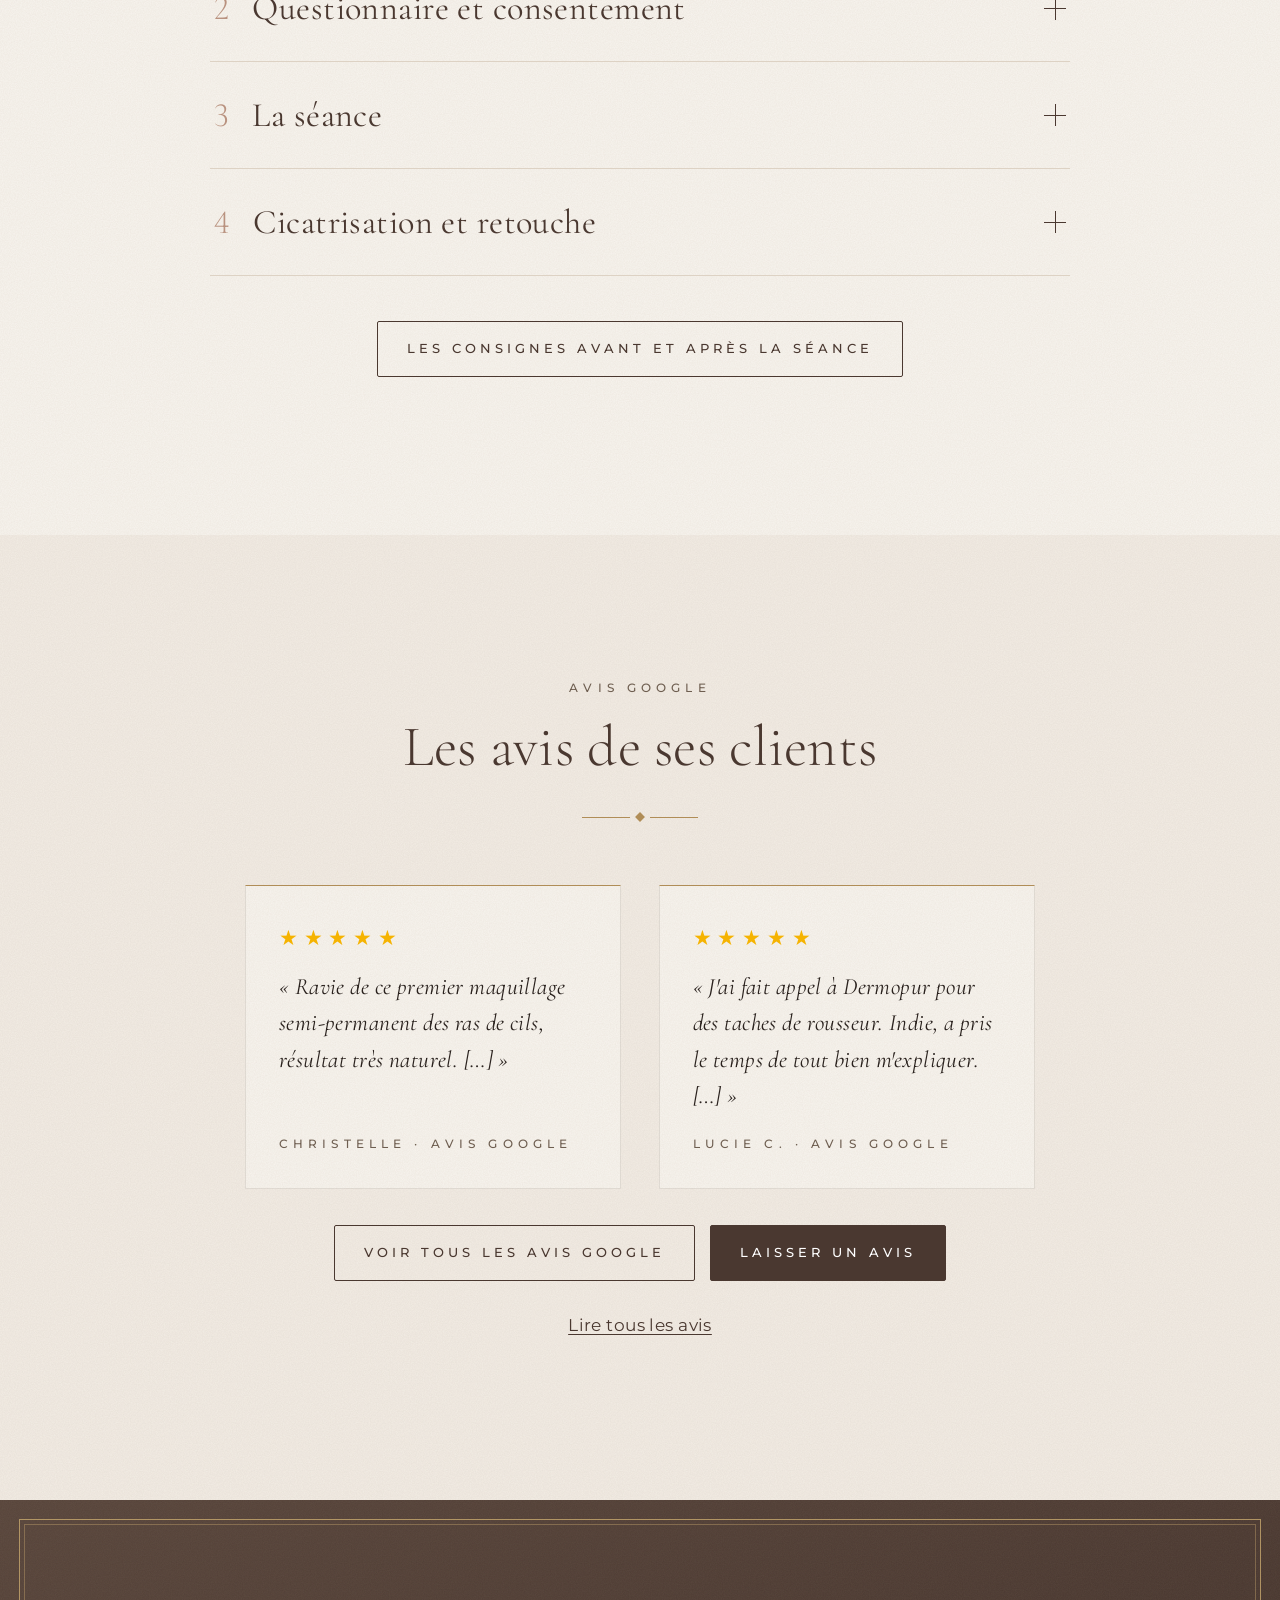
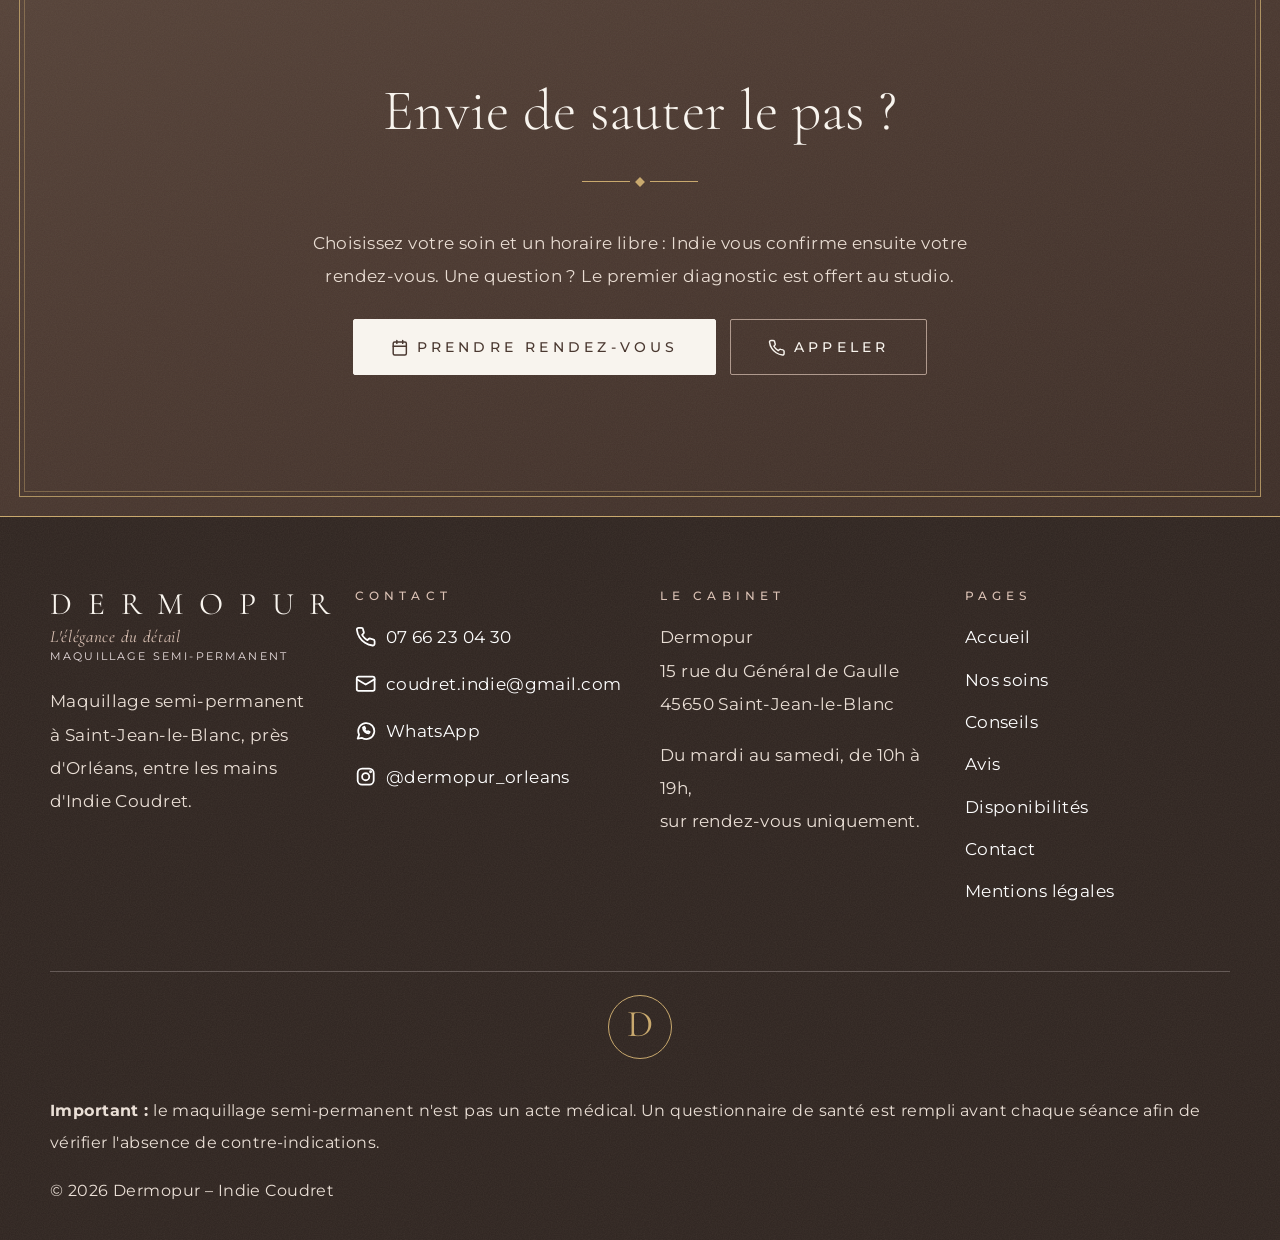
==== commit 55b9cf06: "Site relié au domaine dermo-pur.com - Fichier CNAME pour GitHub Pages - Adresse du site, balises Goo" ====
--- a/index.html
+++ b/index.html
@@ -7,14 +7,14 @@
   <meta name="description" content="Maquillage semi-permanent près d'Orléans : sourcils poil à poil et microshading, ras de cils, lèvres, taches de rousseur. Sur rendez-vous à Saint-Jean-le-Blanc. Premier diagnostic offert.">
   <link rel="icon" href="images/favicon.png" type="image/png">
   <link rel="apple-touch-icon" href="images/icone.png">
-  <link rel="canonical" href="https://dermopur.github.io/site-dermopur/">
+  <link rel="canonical" href="https://dermo-pur.com/">
   <meta property="og:type" content="website">
   <meta property="og:locale" content="fr_FR">
   <meta property="og:site_name" content="Dermopur">
-  <meta property="og:url" content="https://dermopur.github.io/site-dermopur/">
+  <meta property="og:url" content="https://dermo-pur.com/">
   <meta property="og:title" content="Maquillage semi-permanent à Saint-Jean-le-Blanc, près d'Orléans | Dermopur">
   <meta property="og:description" content="Maquillage semi-permanent près d'Orléans : sourcils poil à poil et microshading, ras de cils, lèvres, taches de rousseur. Sur rendez-vous à Saint-Jean-le-Blanc. Premier diagnostic offert.">
-  <meta property="og:image" content="https://dermopur.github.io/site-dermopur/images/partage.jpg">
+  <meta property="og:image" content="https://dermo-pur.com/images/partage.jpg">
   <meta name="twitter:card" content="summary_large_image">
   <script type="application/ld+json">
 {
@@ -22,9 +22,9 @@
   "@type": "HealthAndBeautyBusiness",
   "name": "Dermopur",
   "description": "Maquillage semi-permanent sur rendez-vous à Saint-Jean-le-Blanc, près d'Orléans : sourcils poil à poil et microshading, ras de cils, lèvres, grain de beauté, taches de rousseur.",
-  "url": "https://dermopur.github.io/site-dermopur/",
-  "image": "https://dermopur.github.io/site-dermopur/images/partage.jpg",
-  "logo": "https://dermopur.github.io/site-dermopur/images/icone.png",
+  "url": "https://dermo-pur.com/",
+  "image": "https://dermo-pur.com/images/partage.jpg",
+  "logo": "https://dermo-pur.com/images/icone.png",
   "telephone": "+33766230430",
   "email": "coudret.indie@gmail.com",
   "priceRange": "50 € - 200 €",
@@ -69,7 +69,7 @@
   <link rel="preconnect" href="https://fonts.googleapis.com">
   <link rel="preconnect" href="https://fonts.gstatic.com" crossorigin>
   <link href="https://fonts.googleapis.com/css2?family=Cormorant+Garamond:ital,wght@0,300;0,400;0,500;1,300;1,400&family=Montserrat:wght@300;400;500&display=swap" rel="stylesheet">
-  <link rel="stylesheet" href="style.css?v=18">
+  <link rel="stylesheet" href="style.css?v=19">
   <script>(function(){var r=document.documentElement;if(window.matchMedia&&matchMedia('(prefers-reduced-motion: reduce)').matches)return;r.classList.add('anim');window.SELECTEURS_REVEAL=".accueil__texte > *, .en-tete-page .conteneur > *, .section .centre > *, .section.appel .conteneur > *, .qui-suis-je > *, .carte, .prestation, .categorie-titre, .engagements li, .avis, .moyen, .accordeon, .tableau-defile, .grille-contact > *, .section .encadre--info:not(.creneau-choisi)";setTimeout(function(){if(!r.getAttribute('data-anim-pret'))r.classList.remove('anim')},3500)})();</script>
   <style>html.anim :is(.accueil__texte > *, .en-tete-page .conteneur > *, .section .centre > *, .section.appel .conteneur > *, .qui-suis-je > *, .carte, .prestation, .categorie-titre, .engagements li, .avis, .moyen, .accordeon, .tableau-defile, .grille-contact > *, .section .encadre--info:not(.creneau-choisi)){transition:opacity 1.1s cubic-bezier(.22,.61,.36,1),transform 1.1s cubic-bezier(.22,.61,.36,1),box-shadow .5s,border-color .5s}html.anim :is(.accueil__texte > *, .en-tete-page .conteneur > *, .section .centre > *, .section.appel .conteneur > *, .qui-suis-je > *, .carte, .prestation, .categorie-titre, .engagements li, .avis, .moyen, .accordeon, .tableau-defile, .grille-contact > *, .section .encadre--info:not(.creneau-choisi)):not(.vu){opacity:0;transform:translateY(18px)}</style>
 </head>
@@ -271,8 +271,8 @@
     <a class="rdv" href="contact.html#rendez-vous"><svg class="ic" aria-hidden="true"><use href="images/icones.svg#calendrier"/></svg>Réserver</a>
   </nav>
 
-  <script src="mes-contenus/prestations-et-tarifs.js?v=18"></script>
-  <script src="mes-contenus/avis.js?v=18"></script>
-  <script src="site.js?v=18"></script>
+  <script src="mes-contenus/prestations-et-tarifs.js?v=19"></script>
+  <script src="mes-contenus/avis.js?v=19"></script>
+  <script src="site.js?v=19"></script>
 </body>
 </html>
